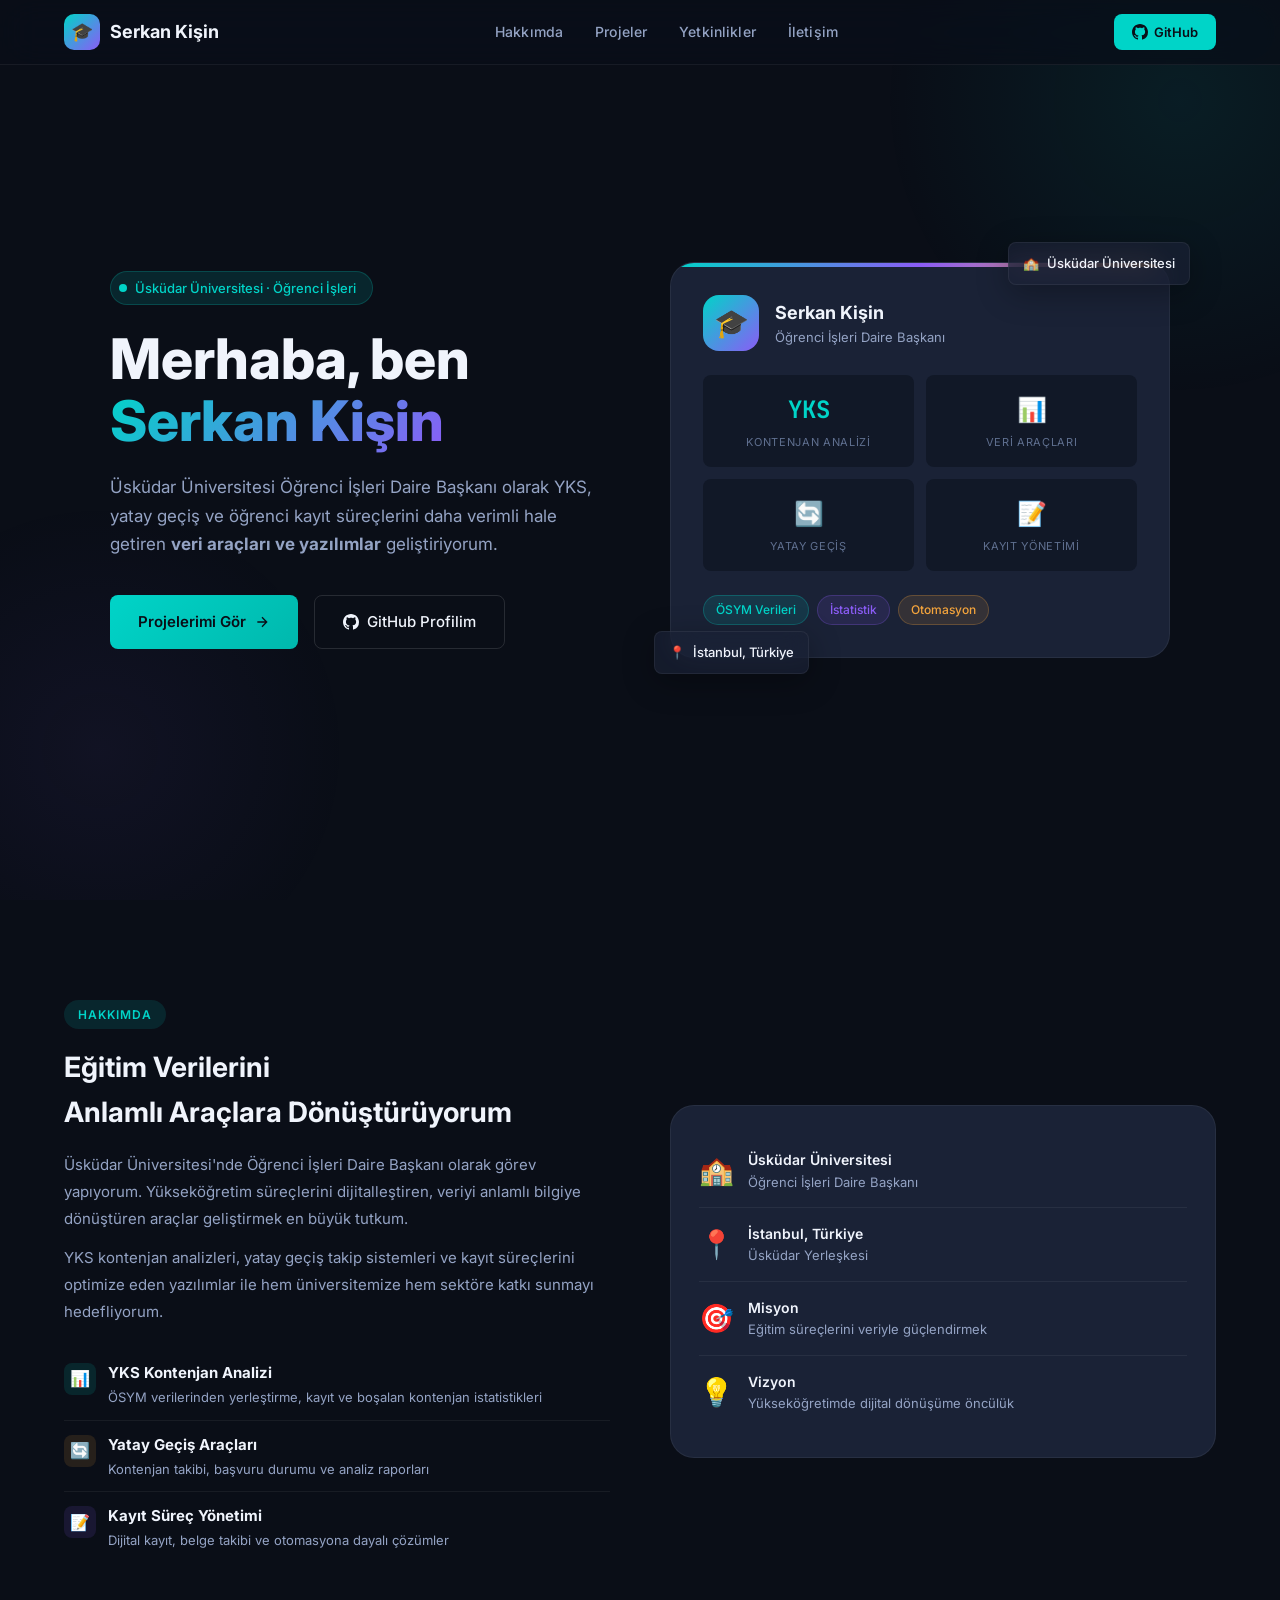
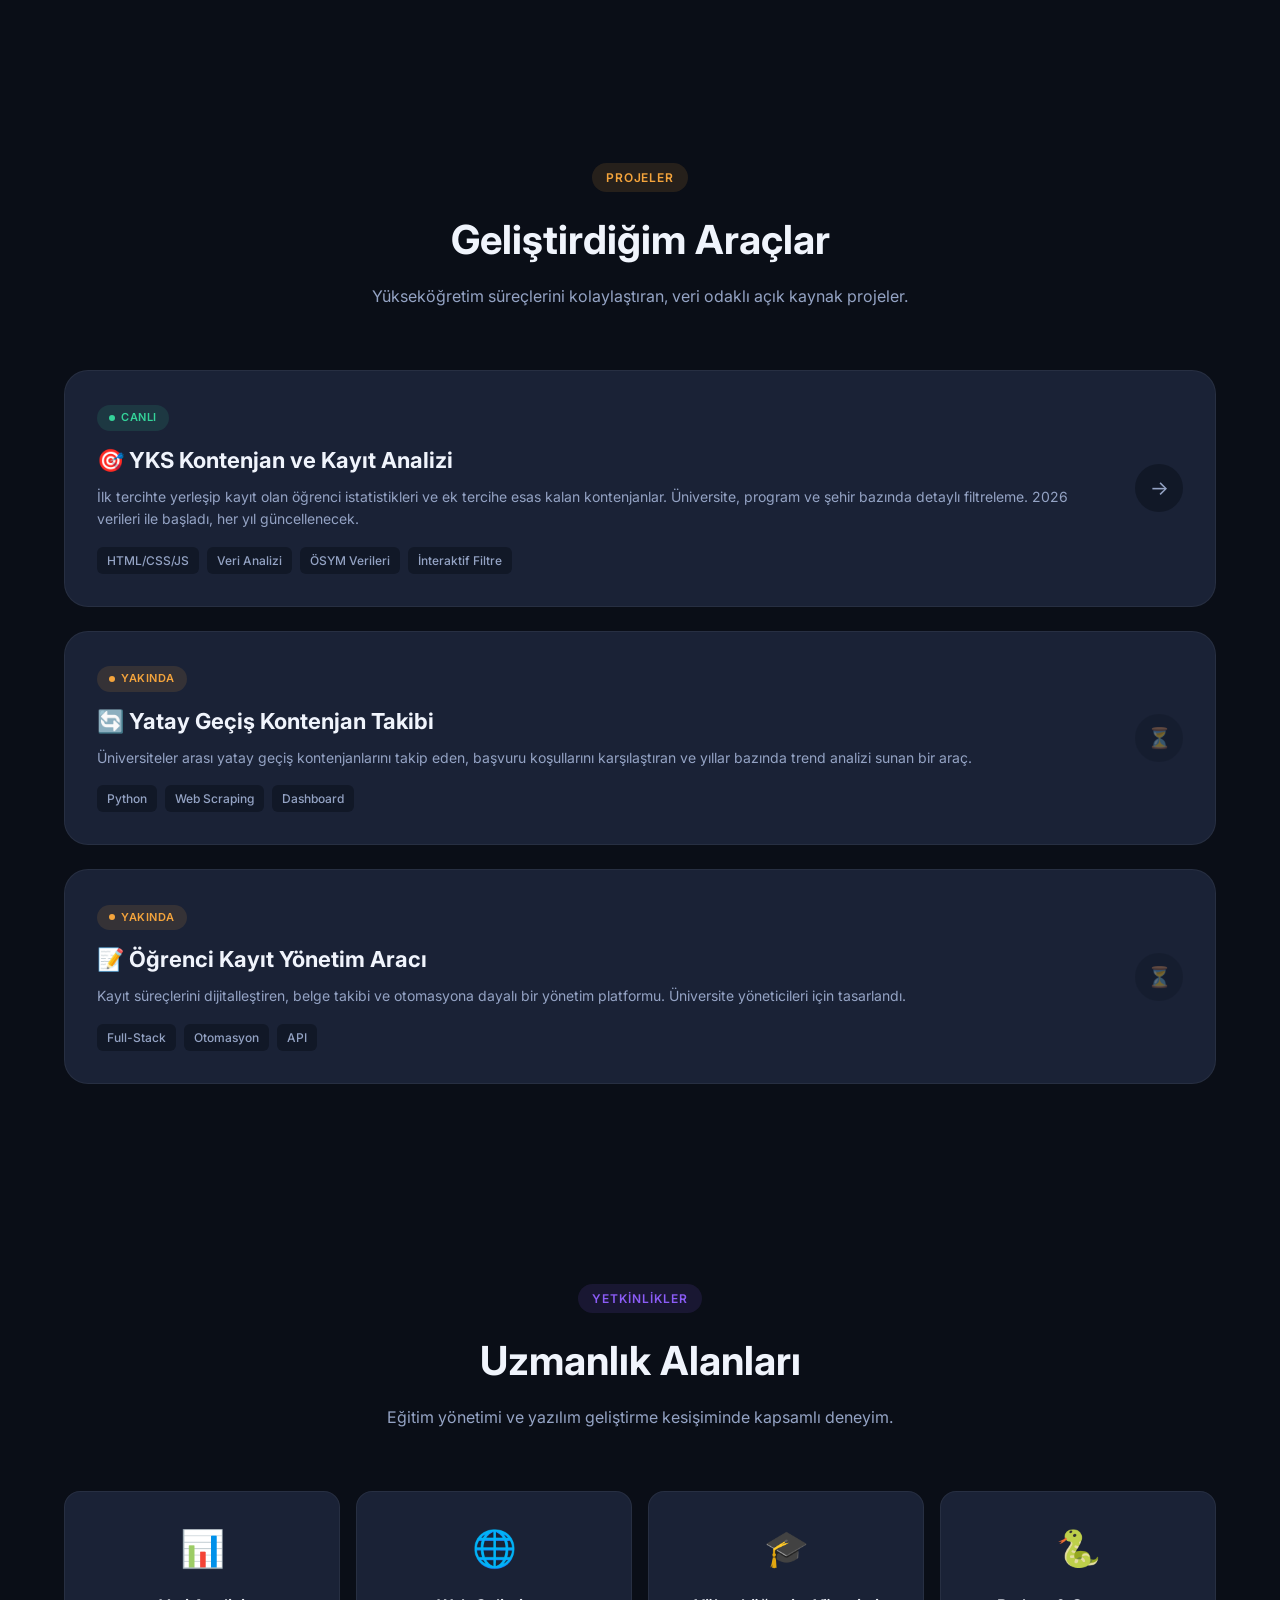
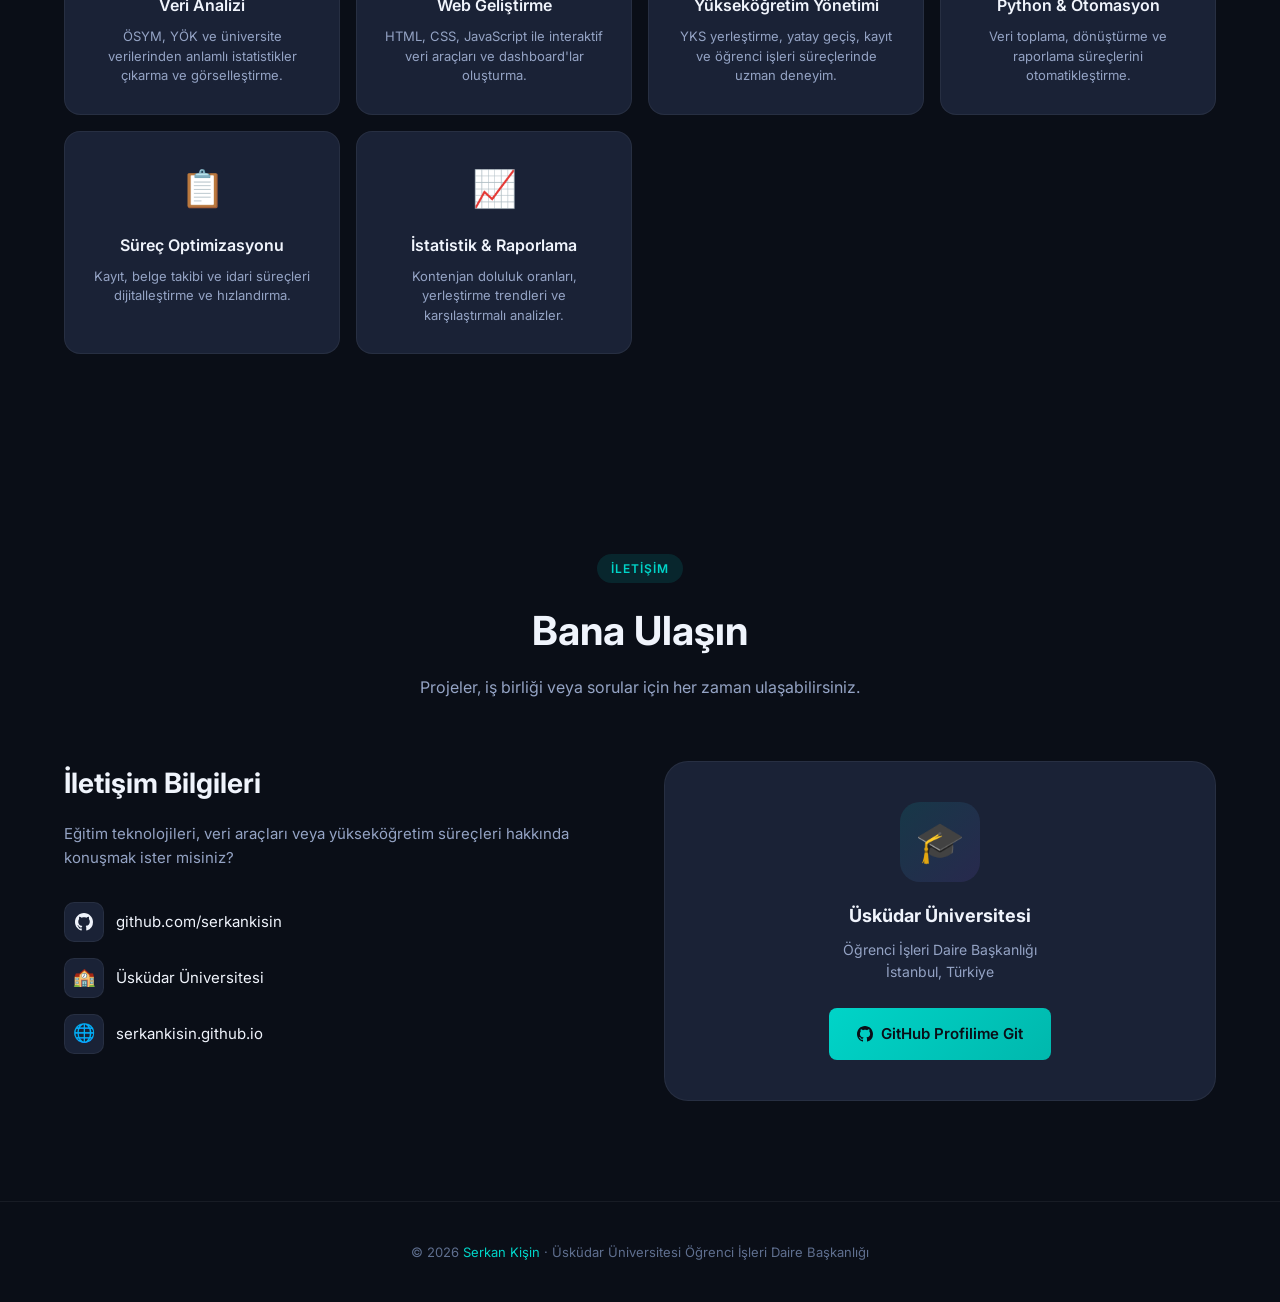
==== index.html @ 4f4c11e7 "Kişisel web sitesi oluşturuldu" ====
<!DOCTYPE html>
<html lang="tr">
<head>
  <meta charset="UTF-8">
  <meta name="viewport" content="width=device-width, initial-scale=1.0">
  <title>Serkan Kişin — Üsküdar Üniversitesi Öğrenci İşleri</title>
  <meta name="description" content="Serkan Kişin — Üsküdar Üniversitesi Öğrenci İşleri Daire Başkanı. YKS, Yatay Geçiş ve Öğrenci Kayıt süreçleri için veri araçları ve yazılım geliştirici.">
  <meta name="author" content="Serkan Kişin">
  <meta name="keywords" content="Serkan Kişin, Üsküdar Üniversitesi, Öğrenci İşleri, YKS, Yatay Geçiş, Kontenjan Analizi">
  <meta property="og:title" content="Serkan Kişin — Üsküdar Üniversitesi">
  <meta property="og:description" content="YKS, Yatay Geçiş ve Öğrenci Kayıt süreçleri için veri araçları ve yazılımlar.">
  <meta property="og:type" content="website">
  <meta property="og:url" content="https://serkankisin.github.io">
  <link rel="icon" href="data:image/svg+xml,<svg xmlns=%22http://www.w3.org/2000/svg%22 viewBox=%220 0 100 100%22><text y=%22.9em%22 font-size=%2290%22>🎓</text></svg>">
  <link rel="preconnect" href="https://fonts.googleapis.com">
  <link rel="preconnect" href="https://fonts.gstatic.com" crossorigin>
  <link href="https://fonts.googleapis.com/css2?family=Inter:wght@300;400;500;600;700;800&family=JetBrains+Mono:wght@400;500&display=swap" rel="stylesheet">
  <style>
    :root {
      --bg-primary: #0a0e17;
      --bg-secondary: #111827;
      --bg-card: #1a2236;
      --bg-card-hover: #1f2a42;
      --text-primary: #f0f4fc;
      --text-secondary: #94a3c4;
      --text-muted: #5f6f8f;
      --accent-teal: #00d4c8;
      --accent-teal-dim: rgba(0,212,200,0.12);
      --accent-gold: #f4a43c;
      --accent-gold-dim: rgba(244,164,60,0.12);
      --accent-violet: #8b5cf6;
      --accent-violet-dim: rgba(139,92,246,0.12);
      --accent-rose: #f472b6;
      --border: rgba(255,255,255,0.06);
      --border-hover: rgba(255,255,255,0.12);
      --glass: rgba(26,34,54,0.7);
      --shadow-sm: 0 2px 8px rgba(0,0,0,0.2);
      --shadow-md: 0 8px 32px rgba(0,0,0,0.3);
      --shadow-glow-teal: 0 0 40px rgba(0,212,200,0.15);
      --radius-sm: 8px;
      --radius-md: 16px;
      --radius-lg: 24px;
    }

    * { box-sizing: border-box; margin: 0; padding: 0; }

    html {
      scroll-behavior: smooth;
      scroll-padding-top: 80px;
    }

    body {
      font-family: 'Inter', -apple-system, BlinkMacSystemFont, sans-serif;
      background: var(--bg-primary);
      color: var(--text-primary);
      line-height: 1.6;
      -webkit-font-smoothing: antialiased;
      overflow-x: hidden;
    }

    /* ─── Animated Background ─── */
    .bg-mesh {
      position: fixed;
      inset: 0;
      z-index: 0;
      pointer-events: none;
      overflow: hidden;
    }
    .bg-mesh::before {
      content: '';
      position: absolute;
      width: 600px;
      height: 600px;
      background: radial-gradient(circle, rgba(0,212,200,0.08) 0%, transparent 70%);
      top: -200px;
      right: -200px;
      animation: float1 18s ease-in-out infinite;
    }
    .bg-mesh::after {
      content: '';
      position: absolute;
      width: 500px;
      height: 500px;
      background: radial-gradient(circle, rgba(139,92,246,0.06) 0%, transparent 70%);
      bottom: -100px;
      left: -150px;
      animation: float2 22s ease-in-out infinite;
    }
    @keyframes float1 {
      0%, 100% { transform: translate(0, 0); }
      50% { transform: translate(-60px, 80px); }
    }
    @keyframes float2 {
      0%, 100% { transform: translate(0, 0); }
      50% { transform: translate(50px, -60px); }
    }

    /* ─── Navigation ─── */
    nav {
      position: fixed;
      top: 0;
      left: 0;
      right: 0;
      z-index: 100;
      backdrop-filter: blur(20px) saturate(1.8);
      -webkit-backdrop-filter: blur(20px) saturate(1.8);
      background: rgba(10,14,23,0.75);
      border-bottom: 1px solid var(--border);
      transition: background 0.3s;
    }
    .nav-inner {
      max-width: 1200px;
      margin: 0 auto;
      display: flex;
      align-items: center;
      justify-content: space-between;
      padding: 0 24px;
      height: 64px;
    }
    .nav-logo {
      font-weight: 700;
      font-size: 18px;
      color: var(--text-primary);
      text-decoration: none;
      display: flex;
      align-items: center;
      gap: 10px;
    }
    .nav-logo .logo-icon {
      width: 36px;
      height: 36px;
      border-radius: 10px;
      background: linear-gradient(135deg, var(--accent-teal), var(--accent-violet));
      display: flex;
      align-items: center;
      justify-content: center;
      font-size: 18px;
    }
    .nav-links {
      display: flex;
      gap: 32px;
      list-style: none;
    }
    .nav-links a {
      color: var(--text-secondary);
      text-decoration: none;
      font-size: 14px;
      font-weight: 500;
      letter-spacing: 0.01em;
      transition: color 0.2s;
    }
    .nav-links a:hover { color: var(--accent-teal); }

    .nav-cta {
      display: inline-flex;
      align-items: center;
      gap: 6px;
      padding: 8px 18px;
      background: var(--accent-teal);
      color: var(--bg-primary);
      border-radius: 8px;
      font-size: 13px;
      font-weight: 600;
      text-decoration: none;
      transition: transform 0.2s, box-shadow 0.2s;
    }
    .nav-cta:hover {
      transform: translateY(-1px);
      box-shadow: 0 4px 16px rgba(0,212,200,0.3);
    }

    /* ─── Sections ─── */
    section {
      position: relative;
      z-index: 1;
    }
    .container {
      max-width: 1200px;
      margin: 0 auto;
      padding: 0 24px;
    }

    /* ─── Hero ─── */
    .hero {
      min-height: 100vh;
      display: flex;
      align-items: center;
      padding: 100px 0 80px;
    }
    .hero-grid {
      display: grid;
      grid-template-columns: 1fr 1fr;
      gap: 60px;
      align-items: center;
    }
    .hero-badge {
      display: inline-flex;
      align-items: center;
      gap: 8px;
      padding: 6px 16px 6px 8px;
      background: var(--accent-teal-dim);
      border: 1px solid rgba(0,212,200,0.2);
      border-radius: 100px;
      font-size: 13px;
      font-weight: 500;
      color: var(--accent-teal);
      margin-bottom: 24px;
      animation: fadeInUp 0.6s ease-out;
    }
    .hero-badge .pulse {
      width: 8px;
      height: 8px;
      border-radius: 50%;
      background: var(--accent-teal);
      animation: pulse 2s ease-in-out infinite;
    }
    @keyframes pulse {
      0%, 100% { box-shadow: 0 0 0 0 rgba(0,212,200,0.5); }
      50% { box-shadow: 0 0 0 6px rgba(0,212,200,0); }
    }

    .hero h1 {
      font-size: clamp(36px, 5vw, 56px);
      font-weight: 800;
      line-height: 1.1;
      margin-bottom: 20px;
      animation: fadeInUp 0.6s ease-out 0.1s both;
    }
    .hero h1 .gradient-text {
      background: linear-gradient(135deg, var(--accent-teal) 0%, var(--accent-violet) 100%);
      -webkit-background-clip: text;
      -webkit-text-fill-color: transparent;
      background-clip: text;
    }
    .hero-desc {
      font-size: 17px;
      color: var(--text-secondary);
      line-height: 1.7;
      max-width: 500px;
      margin-bottom: 36px;
      animation: fadeInUp 0.6s ease-out 0.2s both;
    }
    .hero-actions {
      display: flex;
      gap: 16px;
      animation: fadeInUp 0.6s ease-out 0.3s both;
    }
    .btn-primary {
      display: inline-flex;
      align-items: center;
      gap: 8px;
      padding: 14px 28px;
      background: linear-gradient(135deg, var(--accent-teal), #00b8ad);
      color: var(--bg-primary);
      border: none;
      border-radius: var(--radius-sm);
      font-family: inherit;
      font-size: 15px;
      font-weight: 600;
      cursor: pointer;
      text-decoration: none;
      transition: transform 0.2s, box-shadow 0.2s;
    }
    .btn-primary:hover {
      transform: translateY(-2px);
      box-shadow: var(--shadow-glow-teal);
    }
    .btn-secondary {
      display: inline-flex;
      align-items: center;
      gap: 8px;
      padding: 14px 28px;
      background: transparent;
      color: var(--text-primary);
      border: 1px solid var(--border-hover);
      border-radius: var(--radius-sm);
      font-family: inherit;
      font-size: 15px;
      font-weight: 500;
      cursor: pointer;
      text-decoration: none;
      transition: border-color 0.2s, background 0.2s;
    }
    .btn-secondary:hover {
      border-color: var(--accent-teal);
      background: var(--accent-teal-dim);
    }

    @keyframes fadeInUp {
      from { opacity: 0; transform: translateY(24px); }
      to { opacity: 1; transform: translateY(0); }
    }

    /* Hero Visual */
    .hero-visual {
      position: relative;
      animation: fadeInUp 0.8s ease-out 0.4s both;
    }
    .hero-card {
      background: var(--bg-card);
      border: 1px solid var(--border);
      border-radius: var(--radius-lg);
      padding: 32px;
      position: relative;
      overflow: hidden;
    }
    .hero-card::before {
      content: '';
      position: absolute;
      top: 0;
      left: 0;
      right: 0;
      height: 4px;
      background: linear-gradient(90deg, var(--accent-teal), var(--accent-violet), var(--accent-gold));
    }
    .hero-card-header {
      display: flex;
      align-items: center;
      gap: 16px;
      margin-bottom: 24px;
    }
    .hero-avatar {
      width: 56px;
      height: 56px;
      border-radius: 16px;
      background: linear-gradient(135deg, var(--accent-teal), var(--accent-violet));
      display: flex;
      align-items: center;
      justify-content: center;
      font-size: 28px;
    }
    .hero-card-name {
      font-weight: 700;
      font-size: 18px;
    }
    .hero-card-title {
      font-size: 13px;
      color: var(--text-secondary);
    }

    .stat-mini-grid {
      display: grid;
      grid-template-columns: 1fr 1fr;
      gap: 12px;
      margin-bottom: 24px;
    }
    .stat-mini {
      background: var(--bg-secondary);
      border-radius: var(--radius-sm);
      padding: 16px;
      text-align: center;
    }
    .stat-mini .value {
      font-family: 'JetBrains Mono', monospace;
      font-size: 24px;
      font-weight: 700;
      color: var(--accent-teal);
    }
    .stat-mini .label {
      font-size: 11px;
      color: var(--text-muted);
      text-transform: uppercase;
      letter-spacing: 0.06em;
      margin-top: 4px;
    }

    .card-tag-row {
      display: flex;
      flex-wrap: wrap;
      gap: 8px;
    }
    .card-tag {
      padding: 4px 12px;
      font-size: 12px;
      font-weight: 500;
      border-radius: 100px;
      border: 1px solid;
    }
    .card-tag.teal { color: var(--accent-teal); border-color: rgba(0,212,200,0.25); background: var(--accent-teal-dim); }
    .card-tag.violet { color: var(--accent-violet); border-color: rgba(139,92,246,0.25); background: var(--accent-violet-dim); }
    .card-tag.gold { color: var(--accent-gold); border-color: rgba(244,164,60,0.25); background: var(--accent-gold-dim); }

    /* Floating badges */
    .float-badge {
      position: absolute;
      background: var(--glass);
      backdrop-filter: blur(12px);
      border: 1px solid var(--border);
      border-radius: var(--radius-sm);
      padding: 10px 14px;
      font-size: 13px;
      font-weight: 500;
      display: flex;
      align-items: center;
      gap: 8px;
      box-shadow: var(--shadow-md);
      animation: floatBadge 4s ease-in-out infinite;
    }
    .float-badge.top-right {
      top: -20px;
      right: -20px;
      animation-delay: 0s;
    }
    .float-badge.bottom-left {
      bottom: -16px;
      left: -16px;
      animation-delay: 2s;
    }
    @keyframes floatBadge {
      0%, 100% { transform: translateY(0); }
      50% { transform: translateY(-8px); }
    }

    /* ─── Section Title ─── */
    .section-title {
      text-align: center;
      margin-bottom: 60px;
    }
    .section-tag {
      display: inline-flex;
      align-items: center;
      gap: 6px;
      padding: 5px 14px;
      font-size: 12px;
      font-weight: 600;
      text-transform: uppercase;
      letter-spacing: 0.08em;
      border-radius: 100px;
      margin-bottom: 16px;
    }
    .section-tag.teal { color: var(--accent-teal); background: var(--accent-teal-dim); }
    .section-tag.gold { color: var(--accent-gold); background: var(--accent-gold-dim); }
    .section-tag.violet { color: var(--accent-violet); background: var(--accent-violet-dim); }

    .section-title h2 {
      font-size: clamp(28px, 4vw, 40px);
      font-weight: 700;
      margin-bottom: 12px;
    }
    .section-title p {
      font-size: 16px;
      color: var(--text-secondary);
      max-width: 600px;
      margin: 0 auto;
    }

    /* ─── About ─── */
    .about { padding: 100px 0; }
    .about-grid {
      display: grid;
      grid-template-columns: 1fr 1fr;
      gap: 60px;
      align-items: center;
    }
    .about-content h3 {
      font-size: 28px;
      font-weight: 700;
      margin-bottom: 16px;
    }
    .about-content p {
      color: var(--text-secondary);
      font-size: 15px;
      line-height: 1.8;
      margin-bottom: 12px;
    }
    .feature-list {
      list-style: none;
      margin-top: 24px;
    }
    .feature-list li {
      display: flex;
      align-items: flex-start;
      gap: 12px;
      padding: 12px 0;
      border-bottom: 1px solid var(--border);
      font-size: 15px;
    }
    .feature-list li:last-child { border-bottom: none; }
    .feature-icon {
      width: 32px;
      height: 32px;
      border-radius: 8px;
      display: flex;
      align-items: center;
      justify-content: center;
      font-size: 16px;
      flex-shrink: 0;
      margin-top: 2px;
    }
    .feature-icon.teal { background: var(--accent-teal-dim); }
    .feature-icon.gold { background: var(--accent-gold-dim); }
    .feature-icon.violet { background: var(--accent-violet-dim); }

    /* About Visual */
    .about-visual {
      position: relative;
    }
    .about-card {
      background: var(--bg-card);
      border: 1px solid var(--border);
      border-radius: var(--radius-lg);
      padding: 28px;
    }
    .about-card-row {
      display: flex;
      align-items: center;
      gap: 14px;
      padding: 14px 0;
      border-bottom: 1px solid var(--border);
    }
    .about-card-row:last-child { border-bottom: none; }
    .about-card-row .emoji { font-size: 28px; }
    .about-card-row .info h4 { font-size: 14px; font-weight: 600; }
    .about-card-row .info p { font-size: 13px; color: var(--text-secondary); margin: 0; }

    /* ─── Projects ─── */
    .projects { padding: 100px 0; }
    .projects-grid {
      display: grid;
      grid-template-columns: 1fr;
      gap: 24px;
    }
    .project-card {
      background: var(--bg-card);
      border: 1px solid var(--border);
      border-radius: var(--radius-lg);
      padding: 32px;
      display: grid;
      grid-template-columns: 1fr auto;
      gap: 24px;
      align-items: center;
      transition: border-color 0.3s, transform 0.3s, box-shadow 0.3s;
      text-decoration: none;
      color: inherit;
    }
    .project-card:hover {
      border-color: var(--accent-teal);
      transform: translateY(-4px);
      box-shadow: var(--shadow-glow-teal);
    }
    .project-badge {
      display: inline-flex;
      align-items: center;
      gap: 6px;
      padding: 4px 12px;
      border-radius: 100px;
      font-size: 11px;
      font-weight: 600;
      text-transform: uppercase;
      letter-spacing: 0.05em;
      margin-bottom: 12px;
    }
    .project-badge.live { color: #34d399; background: rgba(52,211,153,0.12); }
    .project-badge.wip { color: var(--accent-gold); background: var(--accent-gold-dim); }

    .project-card h3 {
      font-size: 22px;
      font-weight: 700;
      margin-bottom: 8px;
    }
    .project-card p {
      font-size: 14px;
      color: var(--text-secondary);
      line-height: 1.6;
      margin-bottom: 16px;
    }
    .project-tech {
      display: flex;
      flex-wrap: wrap;
      gap: 8px;
    }
    .project-tech span {
      padding: 4px 10px;
      font-size: 12px;
      font-weight: 500;
      border-radius: 6px;
      background: var(--bg-secondary);
      color: var(--text-secondary);
    }
    .project-arrow {
      width: 48px;
      height: 48px;
      border-radius: 50%;
      background: var(--bg-secondary);
      display: flex;
      align-items: center;
      justify-content: center;
      font-size: 20px;
      color: var(--text-secondary);
      transition: background 0.3s, color 0.3s;
      flex-shrink: 0;
    }
    .project-card:hover .project-arrow {
      background: var(--accent-teal);
      color: var(--bg-primary);
    }

    /* ─── Skills ─── */
    .skills { padding: 100px 0; }
    .skills-grid {
      display: grid;
      grid-template-columns: repeat(auto-fit, minmax(260px, 1fr));
      gap: 16px;
    }
    .skill-card {
      background: var(--bg-card);
      border: 1px solid var(--border);
      border-radius: var(--radius-md);
      padding: 28px;
      text-align: center;
      transition: border-color 0.3s, transform 0.3s;
    }
    .skill-card:hover {
      border-color: var(--accent-teal);
      transform: translateY(-4px);
    }
    .skill-icon {
      font-size: 36px;
      margin-bottom: 16px;
    }
    .skill-card h4 {
      font-size: 16px;
      font-weight: 600;
      margin-bottom: 8px;
    }
    .skill-card p {
      font-size: 13px;
      color: var(--text-secondary);
      line-height: 1.5;
    }

    /* ─── Contact ─── */
    .contact { padding: 100px 0; }
    .contact-grid {
      display: grid;
      grid-template-columns: 1fr 1fr;
      gap: 48px;
    }
    .contact-info h3 {
      font-size: 28px;
      font-weight: 700;
      margin-bottom: 16px;
    }
    .contact-info p {
      font-size: 15px;
      color: var(--text-secondary);
      margin-bottom: 32px;
    }
    .contact-links {
      list-style: none;
    }
    .contact-links li {
      margin-bottom: 16px;
    }
    .contact-links a {
      display: flex;
      align-items: center;
      gap: 12px;
      color: var(--text-primary);
      text-decoration: none;
      font-size: 15px;
      transition: color 0.2s;
    }
    .contact-links a:hover { color: var(--accent-teal); }
    .contact-links .icon {
      width: 40px;
      height: 40px;
      border-radius: 10px;
      display: flex;
      align-items: center;
      justify-content: center;
      font-size: 18px;
      background: var(--bg-card);
      border: 1px solid var(--border);
    }

    .contact-card {
      background: var(--bg-card);
      border: 1px solid var(--border);
      border-radius: var(--radius-lg);
      padding: 40px;
      text-align: center;
    }
    .contact-card .uni-logo {
      width: 80px;
      height: 80px;
      margin: 0 auto 20px;
      border-radius: 20px;
      background: linear-gradient(135deg, var(--accent-teal-dim), var(--accent-violet-dim));
      display: flex;
      align-items: center;
      justify-content: center;
      font-size: 40px;
    }
    .contact-card h4 {
      font-size: 18px;
      font-weight: 700;
      margin-bottom: 8px;
    }
    .contact-card p {
      font-size: 14px;
      color: var(--text-secondary);
      margin-bottom: 24px;
    }

    /* ─── Footer ─── */
    footer {
      border-top: 1px solid var(--border);
      padding: 40px 0;
      text-align: center;
    }
    footer p {
      font-size: 13px;
      color: var(--text-muted);
    }
    footer a {
      color: var(--accent-teal);
      text-decoration: none;
    }

    /* ─── Responsive ─── */
    @media (max-width: 900px) {
      .hero-grid,
      .about-grid,
      .contact-grid {
        grid-template-columns: 1fr;
        gap: 40px;
      }
      .hero {
        min-height: auto;
        padding: 120px 0 60px;
      }
      .nav-links { display: none; }
      .project-card {
        grid-template-columns: 1fr;
      }
      .project-arrow { display: none; }
      .float-badge { display: none; }
    }

    /* ─── Scroll Reveal ─── */
    .reveal {
      opacity: 0;
      transform: translateY(30px);
      transition: opacity 0.6s ease-out, transform 0.6s ease-out;
    }
    .reveal.visible {
      opacity: 1;
      transform: translateY(0);
    }

    /* ─── Mobile Nav Toggle ─── */
    .nav-toggle {
      display: none;
      background: none;
      border: none;
      color: var(--text-primary);
      font-size: 24px;
      cursor: pointer;
    }
    @media (max-width: 900px) {
      .nav-toggle { display: block; }
    }
  </style>
</head>
<body>

<div class="bg-mesh"></div>

<nav>
  <div class="nav-inner">
    <a href="#" class="nav-logo">
      <span class="logo-icon">🎓</span>
      <span>Serkan Kişin</span>
    </a>
    <ul class="nav-links">
      <li><a href="#hakkimda">Hakkımda</a></li>
      <li><a href="#projeler">Projeler</a></li>
      <li><a href="#yetkinlikler">Yetkinlikler</a></li>
      <li><a href="#iletisim">İletişim</a></li>
    </ul>
    <a href="https://github.com/serkankisin" class="nav-cta" target="_blank" rel="noopener">
      <svg width="16" height="16" viewBox="0 0 16 16" fill="currentColor"><path d="M8 0C3.58 0 0 3.58 0 8c0 3.54 2.29 6.53 5.47 7.59.4.07.55-.17.55-.38 0-.19-.01-.82-.01-1.49-2.01.37-2.53-.49-2.69-.94-.09-.23-.48-.94-.82-1.13-.28-.15-.68-.52-.01-.53.63-.01 1.08.58 1.23.82.72 1.21 1.87.87 2.33.66.07-.52.28-.87.51-1.07-1.78-.2-3.64-.89-3.64-3.95 0-.87.31-1.59.82-2.15-.08-.2-.36-1.02.08-2.12 0 0 .67-.21 2.2.82.64-.18 1.32-.27 2-.27.68 0 1.36.09 2 .27 1.53-1.04 2.2-.82 2.2-.82.44 1.1.16 1.92.08 2.12.51.56.82 1.27.82 2.15 0 3.07-1.87 3.75-3.65 3.95.29.25.54.73.54 1.48 0 1.07-.01 1.93-.01 2.2 0 .21.15.46.55.38A8.013 8.013 0 0016 8c0-4.42-3.58-8-8-8z"/></svg>
      GitHub
    </a>
  </div>
</nav>

<!-- ─── Hero ─── -->
<section class="hero" id="anasayfa">
  <div class="container">
    <div class="hero-grid">
      <div>
        <div class="hero-badge">
          <span class="pulse"></span>
          Üsküdar Üniversitesi · Öğrenci İşleri
        </div>
        <h1>
          Merhaba, ben<br>
          <span class="gradient-text">Serkan Kişin</span>
        </h1>
        <p class="hero-desc">
          Üsküdar Üniversitesi Öğrenci İşleri Daire Başkanı olarak YKS, yatay geçiş ve öğrenci kayıt süreçlerini daha verimli hale getiren <strong>veri araçları ve yazılımlar</strong> geliştiriyorum.
        </p>
        <div class="hero-actions">
          <a href="#projeler" class="btn-primary">
            Projelerimi Gör
            <svg width="16" height="16" fill="none" stroke="currentColor" stroke-width="2" viewBox="0 0 24 24"><path d="M5 12h14M12 5l7 7-7 7"/></svg>
          </a>
          <a href="https://github.com/serkankisin" class="btn-secondary" target="_blank" rel="noopener">
            <svg width="16" height="16" viewBox="0 0 16 16" fill="currentColor"><path d="M8 0C3.58 0 0 3.58 0 8c0 3.54 2.29 6.53 5.47 7.59.4.07.55-.17.55-.38 0-.19-.01-.82-.01-1.49-2.01.37-2.53-.49-2.69-.94-.09-.23-.48-.94-.82-1.13-.28-.15-.68-.52-.01-.53.63-.01 1.08.58 1.23.82.72 1.21 1.87.87 2.33.66.07-.52.28-.87.51-1.07-1.78-.2-3.64-.89-3.64-3.95 0-.87.31-1.59.82-2.15-.08-.2-.36-1.02.08-2.12 0 0 .67-.21 2.2.82.64-.18 1.32-.27 2-.27.68 0 1.36.09 2 .27 1.53-1.04 2.2-.82 2.2-.82.44 1.1.16 1.92.08 2.12.51.56.82 1.27.82 2.15 0 3.07-1.87 3.75-3.65 3.95.29.25.54.73.54 1.48 0 1.07-.01 1.93-.01 2.2 0 .21.15.46.55.38A8.013 8.013 0 0016 8c0-4.42-3.58-8-8-8z"/></svg>
            GitHub Profilim
          </a>
        </div>
      </div>
      <div class="hero-visual">
        <div class="hero-card">
          <div class="hero-card-header">
            <div class="hero-avatar">🎓</div>
            <div>
              <div class="hero-card-name">Serkan Kişin</div>
              <div class="hero-card-title">Öğrenci İşleri Daire Başkanı</div>
            </div>
          </div>
          <div class="stat-mini-grid">
            <div class="stat-mini">
              <div class="value">YKS</div>
              <div class="label">Kontenjan Analizi</div>
            </div>
            <div class="stat-mini">
              <div class="value">📊</div>
              <div class="label">Veri Araçları</div>
            </div>
            <div class="stat-mini">
              <div class="value">🔄</div>
              <div class="label">Yatay Geçiş</div>
            </div>
            <div class="stat-mini">
              <div class="value">📝</div>
              <div class="label">Kayıt Yönetimi</div>
            </div>
          </div>
          <div class="card-tag-row">
            <span class="card-tag teal">ÖSYM Verileri</span>
            <span class="card-tag violet">İstatistik</span>
            <span class="card-tag gold">Otomasyon</span>
          </div>
        </div>
        <div class="float-badge top-right">
          <span>🏫</span> Üsküdar Üniversitesi
        </div>
        <div class="float-badge bottom-left">
          <span>📍</span> İstanbul, Türkiye
        </div>
      </div>
    </div>
  </div>
</section>

<!-- ─── About ─── -->
<section class="about" id="hakkimda">
  <div class="container">
    <div class="about-grid">
      <div class="about-content reveal">
        <div class="section-tag teal">Hakkımda</div>
        <h3>Eğitim Verilerini<br>Anlamlı Araçlara Dönüştürüyorum</h3>
        <p>
          Üsküdar Üniversitesi'nde Öğrenci İşleri Daire Başkanı olarak görev yapıyorum. Yükseköğretim süreçlerini dijitalleştiren, veriyi anlamlı bilgiye dönüştüren araçlar geliştirmek en büyük tutkum.
        </p>
        <p>
          YKS kontenjan analizleri, yatay geçiş takip sistemleri ve kayıt süreçlerini optimize eden yazılımlar ile hem üniversitemize hem sektöre katkı sunmayı hedefliyorum.
        </p>
        <ul class="feature-list">
          <li>
            <span class="feature-icon teal">📊</span>
            <div>
              <strong>YKS Kontenjan Analizi</strong>
              <div style="font-size:13px;color:var(--text-secondary);margin-top:2px;">ÖSYM verilerinden yerleştirme, kayıt ve boşalan kontenjan istatistikleri</div>
            </div>
          </li>
          <li>
            <span class="feature-icon gold">🔄</span>
            <div>
              <strong>Yatay Geçiş Araçları</strong>
              <div style="font-size:13px;color:var(--text-secondary);margin-top:2px;">Kontenjan takibi, başvuru durumu ve analiz raporları</div>
            </div>
          </li>
          <li>
            <span class="feature-icon violet">📝</span>
            <div>
              <strong>Kayıt Süreç Yönetimi</strong>
              <div style="font-size:13px;color:var(--text-secondary);margin-top:2px;">Dijital kayıt, belge takibi ve otomasyona dayalı çözümler</div>
            </div>
          </li>
        </ul>
      </div>
      <div class="about-visual reveal">
        <div class="about-card">
          <div class="about-card-row">
            <span class="emoji">🏫</span>
            <div class="info">
              <h4>Üsküdar Üniversitesi</h4>
              <p>Öğrenci İşleri Daire Başkanı</p>
            </div>
          </div>
          <div class="about-card-row">
            <span class="emoji">📍</span>
            <div class="info">
              <h4>İstanbul, Türkiye</h4>
              <p>Üsküdar Yerleşkesi</p>
            </div>
          </div>
          <div class="about-card-row">
            <span class="emoji">🎯</span>
            <div class="info">
              <h4>Misyon</h4>
              <p>Eğitim süreçlerini veriyle güçlendirmek</p>
            </div>
          </div>
          <div class="about-card-row">
            <span class="emoji">💡</span>
            <div class="info">
              <h4>Vizyon</h4>
              <p>Yükseköğretimde dijital dönüşüme öncülük</p>
            </div>
          </div>
        </div>
      </div>
    </div>
  </div>
</section>

<!-- ─── Projects ─── -->
<section class="projects" id="projeler">
  <div class="container">
    <div class="section-title reveal">
      <div class="section-tag gold">Projeler</div>
      <h2>Geliştirdiğim Araçlar</h2>
      <p>Yükseköğretim süreçlerini kolaylaştıran, veri odaklı açık kaynak projeler.</p>
    </div>
    <div class="projects-grid">
      <a href="https://serkankisin.github.io/yks-kontenjan-analiz" class="project-card reveal" target="_blank" rel="noopener" id="project-yks">
        <div>
          <div class="project-badge live">
            <span style="width:6px;height:6px;border-radius:50%;background:#34d399;display:inline-block;"></span>
            Canlı
          </div>
          <h3>🎯 YKS Kontenjan ve Kayıt Analizi</h3>
          <p>
            İlk tercihte yerleşip kayıt olan öğrenci istatistikleri ve ek tercihe esas kalan kontenjanlar. Üniversite, program ve şehir bazında detaylı filtreleme. 2026 verileri ile başladı, her yıl güncellenecek.
          </p>
          <div class="project-tech">
            <span>HTML/CSS/JS</span>
            <span>Veri Analizi</span>
            <span>ÖSYM Verileri</span>
            <span>İnteraktif Filtre</span>
          </div>
        </div>
        <div class="project-arrow">→</div>
      </a>

      <div class="project-card reveal" id="project-yatay">
        <div>
          <div class="project-badge wip">
            <span style="width:6px;height:6px;border-radius:50%;background:var(--accent-gold);display:inline-block;"></span>
            Yakında
          </div>
          <h3>🔄 Yatay Geçiş Kontenjan Takibi</h3>
          <p>
            Üniversiteler arası yatay geçiş kontenjanlarını takip eden, başvuru koşullarını karşılaştıran ve yıllar bazında trend analizi sunan bir araç.
          </p>
          <div class="project-tech">
            <span>Python</span>
            <span>Web Scraping</span>
            <span>Dashboard</span>
          </div>
        </div>
        <div class="project-arrow" style="opacity:0.4;">⏳</div>
      </div>

      <div class="project-card reveal" id="project-kayit">
        <div>
          <div class="project-badge wip">
            <span style="width:6px;height:6px;border-radius:50%;background:var(--accent-gold);display:inline-block;"></span>
            Yakında
          </div>
          <h3>📝 Öğrenci Kayıt Yönetim Aracı</h3>
          <p>
            Kayıt süreçlerini dijitalleştiren, belge takibi ve otomasyona dayalı bir yönetim platformu. Üniversite yöneticileri için tasarlandı.
          </p>
          <div class="project-tech">
            <span>Full-Stack</span>
            <span>Otomasyon</span>
            <span>API</span>
          </div>
        </div>
        <div class="project-arrow" style="opacity:0.4;">⏳</div>
      </div>
    </div>
  </div>
</section>

<!-- ─── Skills ─── -->
<section class="skills" id="yetkinlikler">
  <div class="container">
    <div class="section-title reveal">
      <div class="section-tag violet">Yetkinlikler</div>
      <h2>Uzmanlık Alanları</h2>
      <p>Eğitim yönetimi ve yazılım geliştirme kesişiminde kapsamlı deneyim.</p>
    </div>
    <div class="skills-grid">
      <div class="skill-card reveal">
        <div class="skill-icon">📊</div>
        <h4>Veri Analizi</h4>
        <p>ÖSYM, YÖK ve üniversite verilerinden anlamlı istatistikler çıkarma ve görselleştirme.</p>
      </div>
      <div class="skill-card reveal">
        <div class="skill-icon">🌐</div>
        <h4>Web Geliştirme</h4>
        <p>HTML, CSS, JavaScript ile interaktif veri araçları ve dashboard'lar oluşturma.</p>
      </div>
      <div class="skill-card reveal">
        <div class="skill-icon">🎓</div>
        <h4>Yükseköğretim Yönetimi</h4>
        <p>YKS yerleştirme, yatay geçiş, kayıt ve öğrenci işleri süreçlerinde uzman deneyim.</p>
      </div>
      <div class="skill-card reveal">
        <div class="skill-icon">🐍</div>
        <h4>Python & Otomasyon</h4>
        <p>Veri toplama, dönüştürme ve raporlama süreçlerini otomatikleştirme.</p>
      </div>
      <div class="skill-card reveal">
        <div class="skill-icon">📋</div>
        <h4>Süreç Optimizasyonu</h4>
        <p>Kayıt, belge takibi ve idari süreçleri dijitalleştirme ve hızlandırma.</p>
      </div>
      <div class="skill-card reveal">
        <div class="skill-icon">📈</div>
        <h4>İstatistik & Raporlama</h4>
        <p>Kontenjan doluluk oranları, yerleştirme trendleri ve karşılaştırmalı analizler.</p>
      </div>
    </div>
  </div>
</section>

<!-- ─── Contact ─── -->
<section class="contact" id="iletisim">
  <div class="container">
    <div class="section-title reveal">
      <div class="section-tag teal">İletişim</div>
      <h2>Bana Ulaşın</h2>
      <p>Projeler, iş birliği veya sorular için her zaman ulaşabilirsiniz.</p>
    </div>
    <div class="contact-grid">
      <div class="contact-info reveal">
        <h3>İletişim Bilgileri</h3>
        <p>Eğitim teknolojileri, veri araçları veya yükseköğretim süreçleri hakkında konuşmak ister misiniz?</p>
        <ul class="contact-links">
          <li>
            <a href="https://github.com/serkankisin" target="_blank" rel="noopener">
              <span class="icon">
                <svg width="18" height="18" viewBox="0 0 16 16" fill="currentColor"><path d="M8 0C3.58 0 0 3.58 0 8c0 3.54 2.29 6.53 5.47 7.59.4.07.55-.17.55-.38 0-.19-.01-.82-.01-1.49-2.01.37-2.53-.49-2.69-.94-.09-.23-.48-.94-.82-1.13-.28-.15-.68-.52-.01-.53.63-.01 1.08.58 1.23.82.72 1.21 1.87.87 2.33.66.07-.52.28-.87.51-1.07-1.78-.2-3.64-.89-3.64-3.95 0-.87.31-1.59.82-2.15-.08-.2-.36-1.02.08-2.12 0 0 .67-.21 2.2.82.64-.18 1.32-.27 2-.27.68 0 1.36.09 2 .27 1.53-1.04 2.2-.82 2.2-.82.44 1.1.16 1.92.08 2.12.51.56.82 1.27.82 2.15 0 3.07-1.87 3.75-3.65 3.95.29.25.54.73.54 1.48 0 1.07-.01 1.93-.01 2.2 0 .21.15.46.55.38A8.013 8.013 0 0016 8c0-4.42-3.58-8-8-8z"/></svg>
              </span>
              github.com/serkankisin
            </a>
          </li>
          <li>
            <a href="https://uskudar.edu.tr" target="_blank" rel="noopener">
              <span class="icon">🏫</span>
              Üsküdar Üniversitesi
            </a>
          </li>
          <li>
            <a href="https://serkankisin.github.io" target="_blank" rel="noopener">
              <span class="icon">🌐</span>
              serkankisin.github.io
            </a>
          </li>
        </ul>
      </div>
      <div class="contact-card reveal">
        <div class="uni-logo">🎓</div>
        <h4>Üsküdar Üniversitesi</h4>
        <p>Öğrenci İşleri Daire Başkanlığı<br>İstanbul, Türkiye</p>
        <a href="https://github.com/serkankisin" class="btn-primary" target="_blank" rel="noopener" style="display:inline-flex;">
          <svg width="16" height="16" viewBox="0 0 16 16" fill="currentColor"><path d="M8 0C3.58 0 0 3.58 0 8c0 3.54 2.29 6.53 5.47 7.59.4.07.55-.17.55-.38 0-.19-.01-.82-.01-1.49-2.01.37-2.53-.49-2.69-.94-.09-.23-.48-.94-.82-1.13-.28-.15-.68-.52-.01-.53.63-.01 1.08.58 1.23.82.72 1.21 1.87.87 2.33.66.07-.52.28-.87.51-1.07-1.78-.2-3.64-.89-3.64-3.95 0-.87.31-1.59.82-2.15-.08-.2-.36-1.02.08-2.12 0 0 .67-.21 2.2.82.64-.18 1.32-.27 2-.27.68 0 1.36.09 2 .27 1.53-1.04 2.2-.82 2.2-.82.44 1.1.16 1.92.08 2.12.51.56.82 1.27.82 2.15 0 3.07-1.87 3.75-3.65 3.95.29.25.54.73.54 1.48 0 1.07-.01 1.93-.01 2.2 0 .21.15.46.55.38A8.013 8.013 0 0016 8c0-4.42-3.58-8-8-8z"/></svg>
          GitHub Profilime Git
        </a>
      </div>
    </div>
  </div>
</section>

<footer>
  <div class="container">
    <p>© 2026 <a href="https://github.com/serkankisin">Serkan Kişin</a> · Üsküdar Üniversitesi Öğrenci İşleri Daire Başkanlığı</p>
  </div>
</footer>

<script>
// Scroll reveal animation
const observerOptions = {
  threshold: 0.1,
  rootMargin: '0px 0px -50px 0px'
};

const observer = new IntersectionObserver((entries) => {
  entries.forEach(entry => {
    if (entry.isIntersecting) {
      entry.target.classList.add('visible');
    }
  });
}, observerOptions);

document.querySelectorAll('.reveal').forEach(el => observer.observe(el));

// Smooth scroll for nav links
document.querySelectorAll('a[href^="#"]').forEach(link => {
  link.addEventListener('click', e => {
    e.preventDefault();
    const target = document.querySelector(link.getAttribute('href'));
    if (target) target.scrollIntoView({ behavior: 'smooth' });
  });
});

// Nav background on scroll
window.addEventListener('scroll', () => {
  const nav = document.querySelector('nav');
  if (window.scrollY > 50) {
    nav.style.background = 'rgba(10,14,23,0.92)';
  } else {
    nav.style.background = 'rgba(10,14,23,0.75)';
  }
});
</script>

</body>
</html>
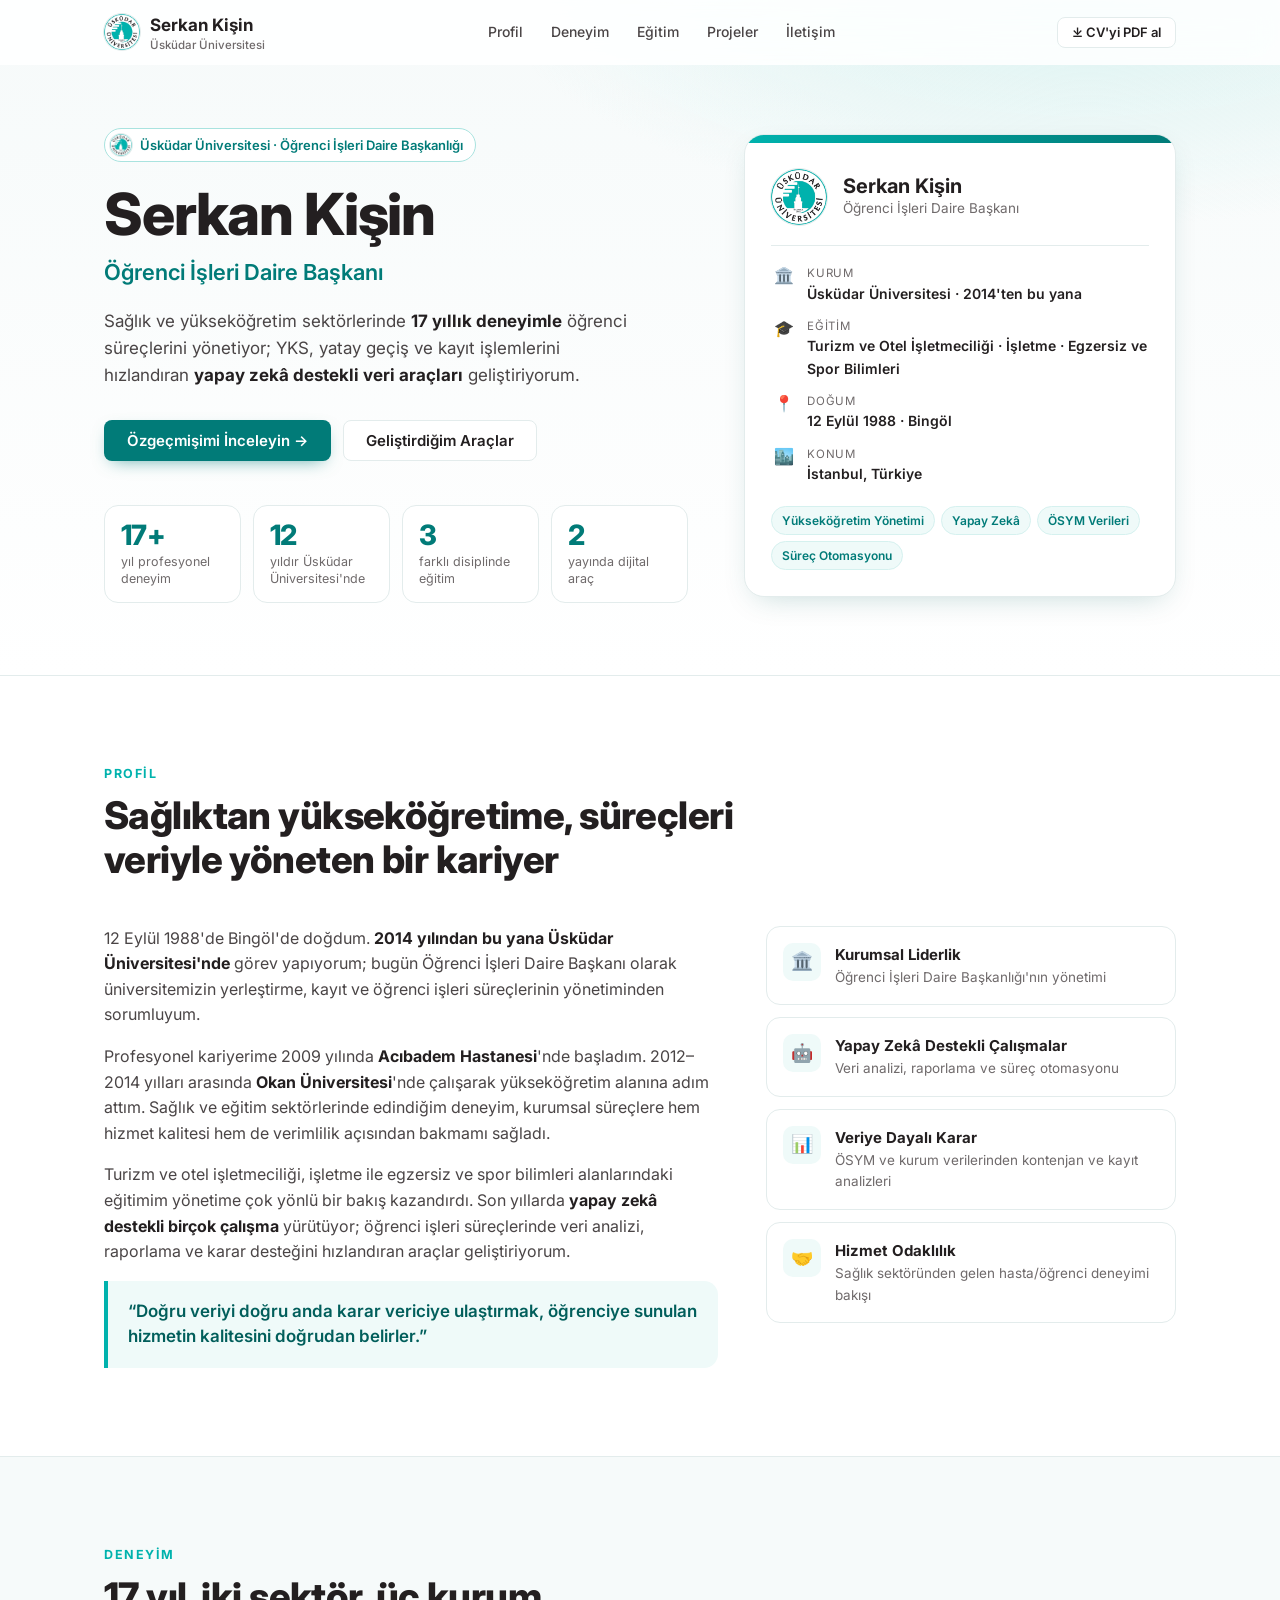
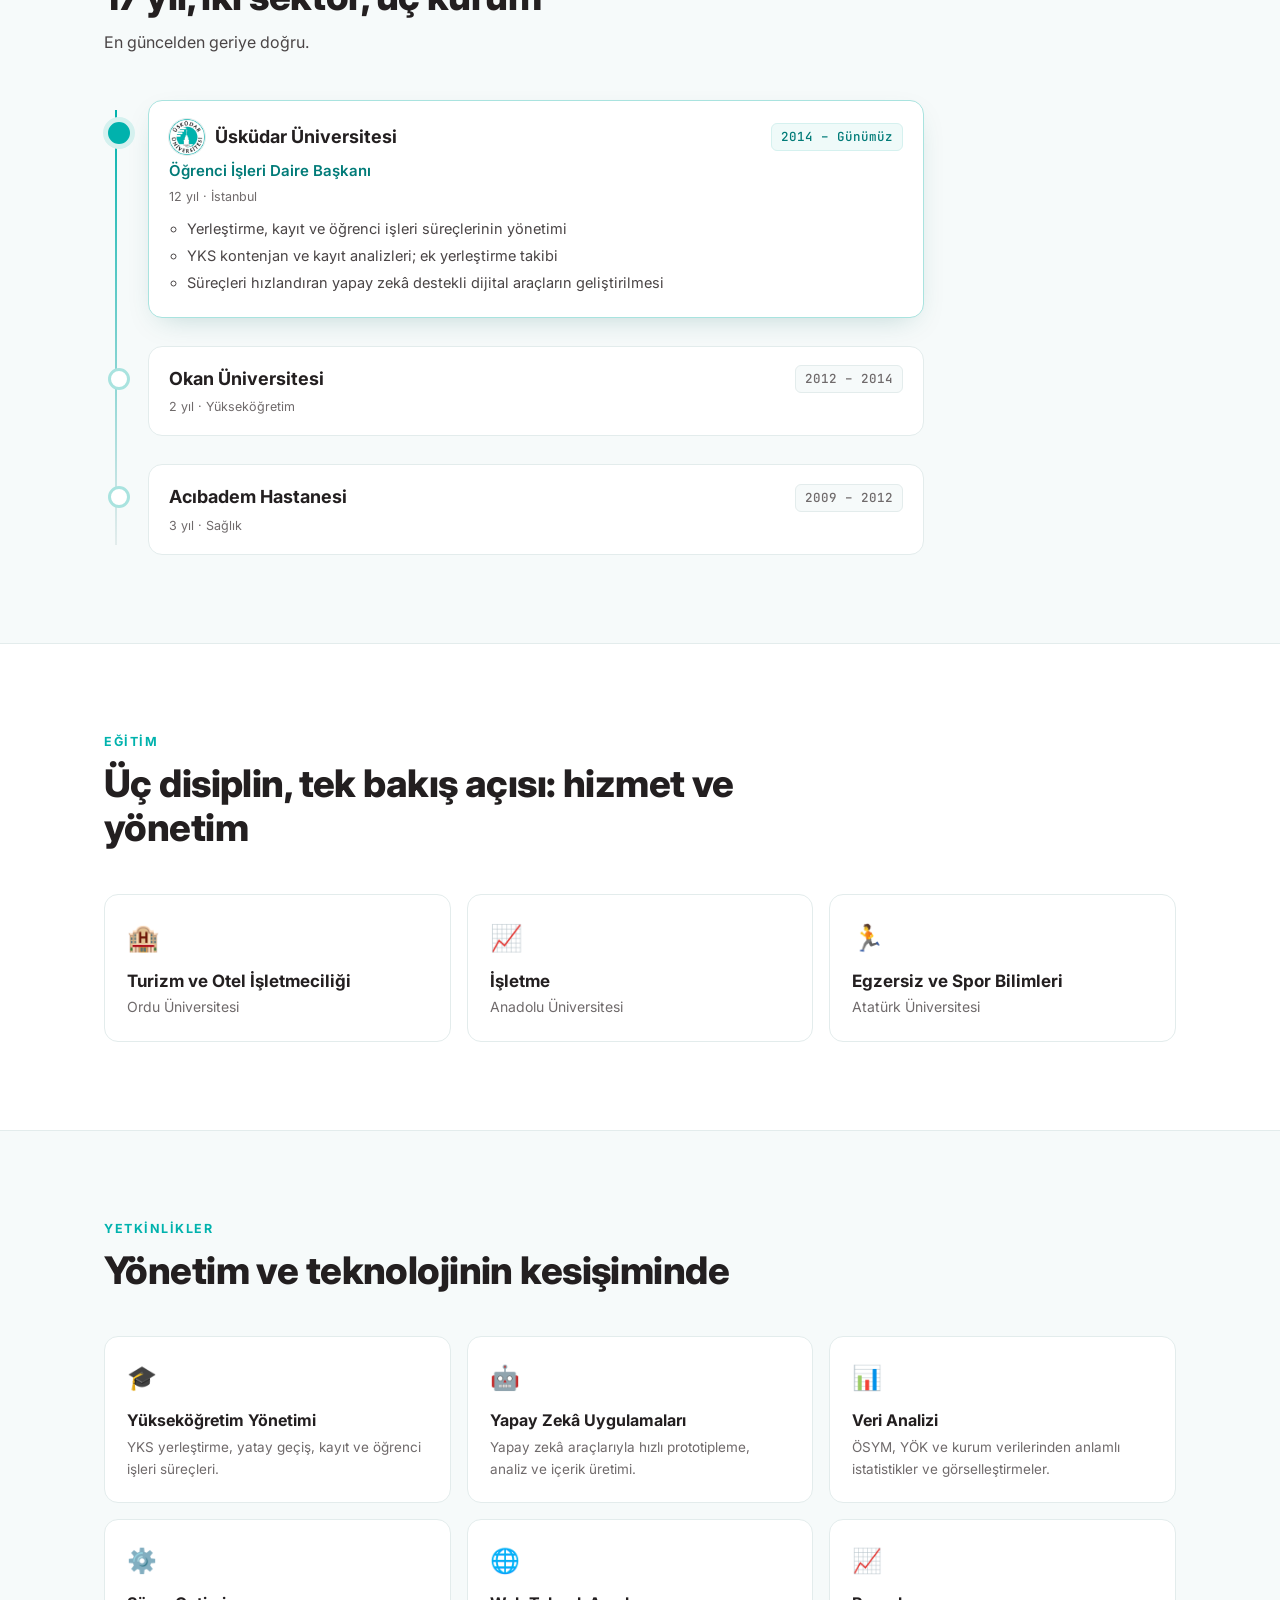
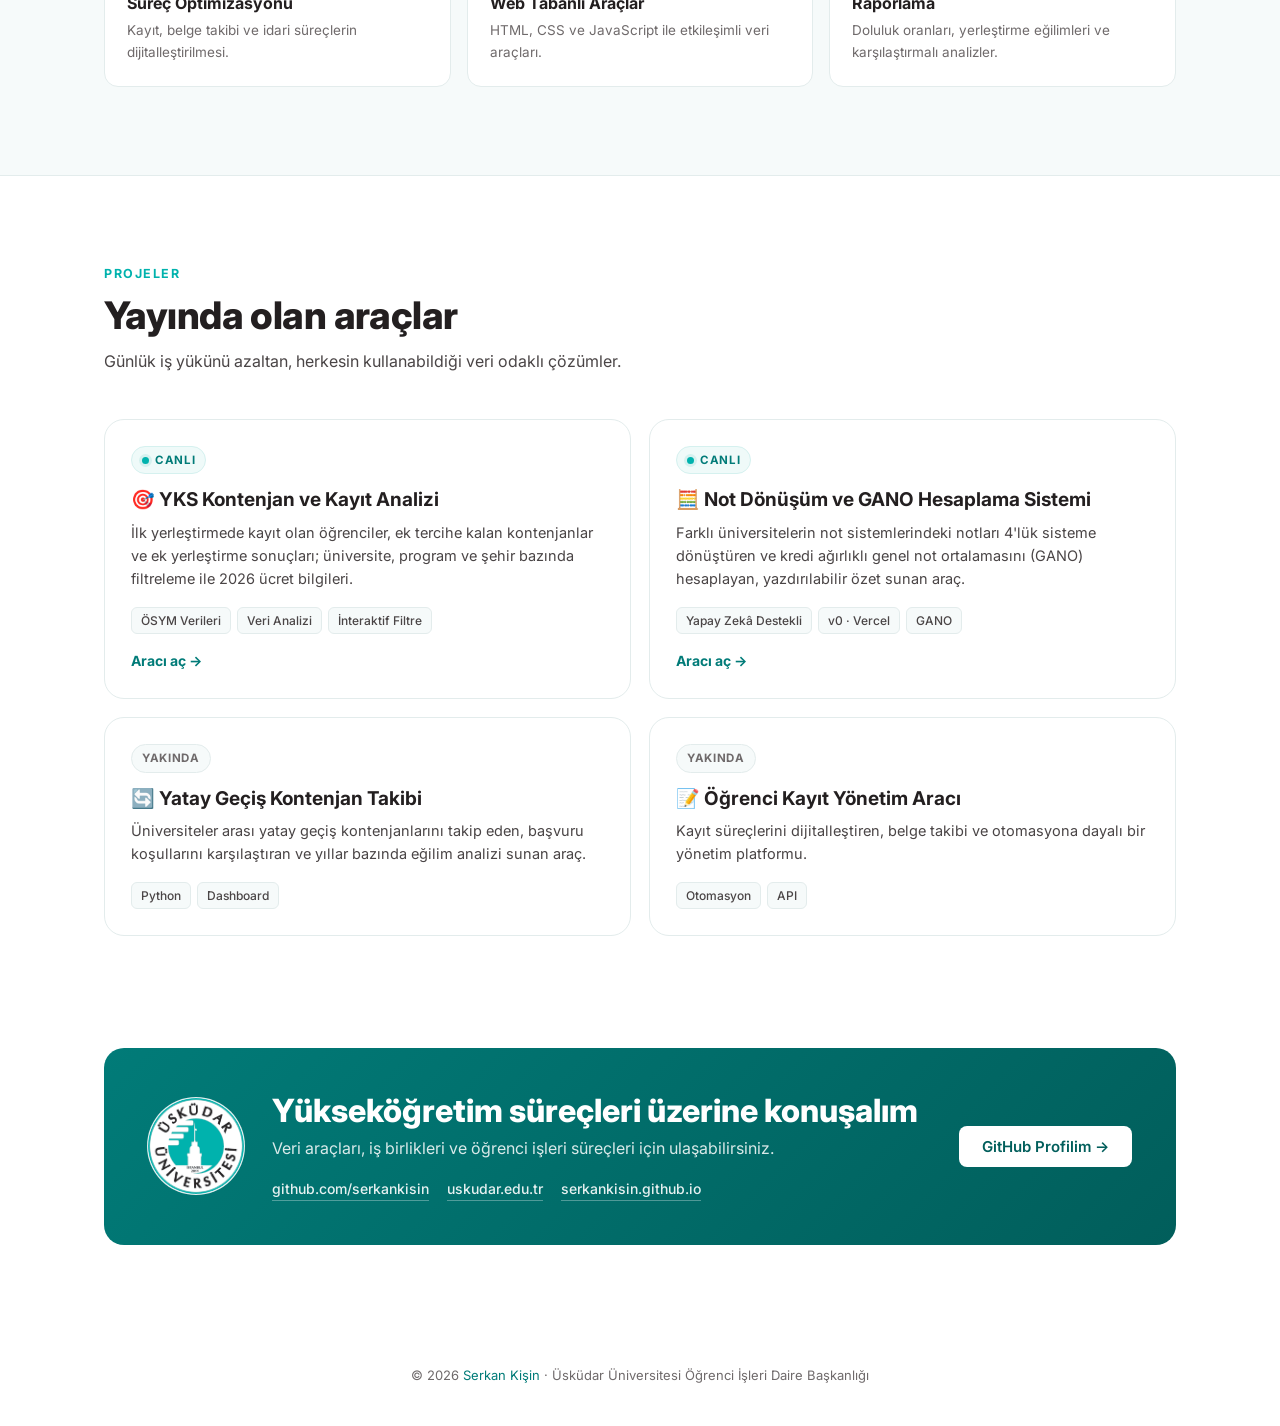
==== commit d3d0b3ea: "Siteyi Üsküdar kurumsal renkleriyle özgeçmiş odaklı yeniden tasarla - Hakkımda/Profil, Deneyim, Eğit" ====
--- a/index.html
+++ b/index.html
@@ -3,1136 +3,535 @@
 <head>
   <meta charset="UTF-8">
   <meta name="viewport" content="width=device-width, initial-scale=1.0">
-  <title>Serkan Kişin — Üsküdar Üniversitesi Öğrenci İşleri</title>
-  <meta name="description" content="Serkan Kişin — Üsküdar Üniversitesi Öğrenci İşleri Daire Başkanı. YKS, Yatay Geçiş ve Öğrenci Kayıt süreçleri için veri araçları ve yazılım geliştirici.">
+  <title>Serkan Kişin — Öğrenci İşleri Daire Başkanı · Üsküdar Üniversitesi</title>
+  <meta name="description" content="Serkan Kişin — Üsküdar Üniversitesi Öğrenci İşleri Daire Başkanı. 17 yıllık sağlık ve yükseköğretim deneyimi; YKS, yatay geçiş ve kayıt süreçleri için yapay zekâ destekli veri araçları.">
   <meta name="author" content="Serkan Kişin">
-  <meta name="keywords" content="Serkan Kişin, Üsküdar Üniversitesi, Öğrenci İşleri, YKS, Yatay Geçiş, Kontenjan Analizi">
-  <meta property="og:title" content="Serkan Kişin — Üsküdar Üniversitesi">
-  <meta property="og:description" content="YKS, Yatay Geçiş ve Öğrenci Kayıt süreçleri için veri araçları ve yazılımlar.">
-  <meta property="og:type" content="website">
+  <meta name="keywords" content="Serkan Kişin, Üsküdar Üniversitesi, Öğrenci İşleri Daire Başkanı, YKS, Yatay Geçiş, Kontenjan Analizi, GANO, Yapay Zekâ">
+  <meta property="og:title" content="Serkan Kişin — Öğrenci İşleri Daire Başkanı, Üsküdar Üniversitesi">
+  <meta property="og:description" content="17 yıllık deneyim · Yükseköğretim süreçleri için yapay zekâ destekli veri araçları.">
+  <meta property="og:type" content="profile">
   <meta property="og:url" content="https://serkankisin.github.io">
-  <link rel="icon" href="data:image/svg+xml,<svg xmlns=%22http://www.w3.org/2000/svg%22 viewBox=%220 0 100 100%22><text y=%22.9em%22 font-size=%2290%22>🎓</text></svg>">
+  <meta property="og:image" content="https://serkankisin.github.io/uskudar-logo.gif">
+  <meta name="theme-color" content="#017b78">
+  <link rel="icon" href="uskudar-logo.gif">
   <link rel="preconnect" href="https://fonts.googleapis.com">
   <link rel="preconnect" href="https://fonts.gstatic.com" crossorigin>
-  <link href="https://fonts.googleapis.com/css2?family=Inter:wght@300;400;500;600;700;800&family=JetBrains+Mono:wght@400;500&display=swap" rel="stylesheet">
+  <link href="https://fonts.googleapis.com/css2?family=Inter:wght@400;500;600;700;800&family=JetBrains+Mono:wght@500&display=swap" rel="stylesheet">
   <style>
+    /* Üsküdar Üniversitesi kurumsal renkleri (logodan ölçüldü):
+       turkuaz #00B2AD · koyu turkuaz #017B78 · antrasit #231F20 · beyaz */
     :root {
-      --bg-primary: #0a0e17;
-      --bg-secondary: #111827;
-      --bg-card: #1a2236;
-      --bg-card-hover: #1f2a42;
-      --text-primary: #f0f4fc;
-      --text-secondary: #94a3c4;
-      --text-muted: #5f6f8f;
-      --accent-teal: #00d4c8;
-      --accent-teal-dim: rgba(0,212,200,0.12);
-      --accent-gold: #f4a43c;
-      --accent-gold-dim: rgba(244,164,60,0.12);
-      --accent-violet: #8b5cf6;
-      --accent-violet-dim: rgba(139,92,246,0.12);
-      --accent-rose: #f472b6;
-      --border: rgba(255,255,255,0.06);
-      --border-hover: rgba(255,255,255,0.12);
-      --glass: rgba(26,34,54,0.7);
-      --shadow-sm: 0 2px 8px rgba(0,0,0,0.2);
-      --shadow-md: 0 8px 32px rgba(0,0,0,0.3);
-      --shadow-glow-teal: 0 0 40px rgba(0,212,200,0.15);
+      --teal: #00b2ad;
+      --teal-dark: #017b78;
+      --teal-deep: #015e5b;
+      --teal-50: #effaf9;
+      --teal-100: #d5f1ef;
+      --teal-200: #a9e3df;
+      --ink: #231f20;
+      --ink-2: #4a4546;
+      --ink-3: #6f6a6b;
+      --line: #e3ecec;
+      --paper: #ffffff;
+      --paper-2: #f6fafa;
       --radius-sm: 8px;
-      --radius-md: 16px;
-      --radius-lg: 24px;
-    }
-
+      --radius-md: 14px;
+      --radius-lg: 20px;
+      --shadow-sm: 0 1px 2px rgba(35,31,32,.06), 0 1px 1px rgba(35,31,32,.04);
+      --shadow-md: 0 10px 30px -12px rgba(1,94,91,.25);
+    }
     * { box-sizing: border-box; margin: 0; padding: 0; }
-
-    html {
-      scroll-behavior: smooth;
-      scroll-padding-top: 80px;
-    }
-
+    html { scroll-behavior: smooth; scroll-padding-top: 76px; }
     body {
-      font-family: 'Inter', -apple-system, BlinkMacSystemFont, sans-serif;
-      background: var(--bg-primary);
-      color: var(--text-primary);
+      font-family: 'Inter', -apple-system, BlinkMacSystemFont, 'Segoe UI', sans-serif;
+      background: var(--paper);
+      color: var(--ink);
       line-height: 1.6;
       -webkit-font-smoothing: antialiased;
       overflow-x: hidden;
     }
-
-    /* ─── Animated Background ─── */
-    .bg-mesh {
-      position: fixed;
-      inset: 0;
-      z-index: 0;
-      pointer-events: none;
-      overflow: hidden;
-    }
-    .bg-mesh::before {
-      content: '';
-      position: absolute;
-      width: 600px;
-      height: 600px;
-      background: radial-gradient(circle, rgba(0,212,200,0.08) 0%, transparent 70%);
-      top: -200px;
-      right: -200px;
-      animation: float1 18s ease-in-out infinite;
-    }
-    .bg-mesh::after {
-      content: '';
-      position: absolute;
-      width: 500px;
-      height: 500px;
-      background: radial-gradient(circle, rgba(139,92,246,0.06) 0%, transparent 70%);
-      bottom: -100px;
-      left: -150px;
-      animation: float2 22s ease-in-out infinite;
-    }
-    @keyframes float1 {
-      0%, 100% { transform: translate(0, 0); }
-      50% { transform: translate(-60px, 80px); }
-    }
-    @keyframes float2 {
-      0%, 100% { transform: translate(0, 0); }
-      50% { transform: translate(50px, -60px); }
-    }
+    a { color: inherit; }
+    .container { max-width: 1120px; margin: 0 auto; padding: 0 24px; }
+    section { position: relative; }
 
     /* ─── Navigation ─── */
     nav {
-      position: fixed;
-      top: 0;
-      left: 0;
-      right: 0;
-      z-index: 100;
-      backdrop-filter: blur(20px) saturate(1.8);
-      -webkit-backdrop-filter: blur(20px) saturate(1.8);
-      background: rgba(10,14,23,0.75);
-      border-bottom: 1px solid var(--border);
-      transition: background 0.3s;
-    }
-    .nav-inner {
-      max-width: 1200px;
-      margin: 0 auto;
-      display: flex;
-      align-items: center;
-      justify-content: space-between;
-      padding: 0 24px;
-      height: 64px;
-    }
-    .nav-logo {
-      font-weight: 700;
-      font-size: 18px;
-      color: var(--text-primary);
-      text-decoration: none;
-      display: flex;
-      align-items: center;
-      gap: 10px;
-    }
-    .nav-logo .logo-icon {
-      width: 36px;
-      height: 36px;
-      border-radius: 10px;
-      background: linear-gradient(135deg, var(--accent-teal), var(--accent-violet));
-      display: flex;
-      align-items: center;
-      justify-content: center;
-      font-size: 18px;
-    }
-    .nav-links {
-      display: flex;
-      gap: 32px;
-      list-style: none;
-    }
-    .nav-links a {
-      color: var(--text-secondary);
-      text-decoration: none;
-      font-size: 14px;
-      font-weight: 500;
-      letter-spacing: 0.01em;
-      transition: color 0.2s;
-    }
-    .nav-links a:hover { color: var(--accent-teal); }
-
-    .nav-cta {
-      display: inline-flex;
-      align-items: center;
-      gap: 6px;
-      padding: 8px 18px;
-      background: var(--accent-teal);
-      color: var(--bg-primary);
-      border-radius: 8px;
-      font-size: 13px;
-      font-weight: 600;
-      text-decoration: none;
-      transition: transform 0.2s, box-shadow 0.2s;
-    }
-    .nav-cta:hover {
-      transform: translateY(-1px);
-      box-shadow: 0 4px 16px rgba(0,212,200,0.3);
-    }
-
-    /* ─── Sections ─── */
-    section {
-      position: relative;
-      z-index: 1;
-    }
-    .container {
-      max-width: 1200px;
-      margin: 0 auto;
-      padding: 0 24px;
-    }
+      position: fixed; inset: 0 0 auto 0; z-index: 100;
+      background: rgba(255,255,255,.88);
+      backdrop-filter: blur(14px) saturate(1.6);
+      -webkit-backdrop-filter: blur(14px) saturate(1.6);
+      border-bottom: 1px solid transparent;
+      transition: border-color .25s, box-shadow .25s;
+    }
+    nav.scrolled { border-color: var(--line); box-shadow: var(--shadow-sm); }
+    .nav-inner { display: flex; align-items: center; justify-content: space-between; height: 64px; }
+    .brand { display: flex; align-items: center; gap: 10px; text-decoration: none; font-weight: 700; font-size: 17px; }
+    .brand small { display: block; font-size: 11.5px; font-weight: 500; color: var(--ink-3); line-height: 1.2; }
+    .nav-links { display: flex; gap: 28px; list-style: none; }
+    .nav-links a { text-decoration: none; font-size: 14px; font-weight: 500; color: var(--ink-2); transition: color .2s; }
+    .nav-links a:hover { color: var(--teal-dark); }
+
+    .btn {
+      display: inline-flex; align-items: center; gap: 8px;
+      padding: 12px 22px; border-radius: var(--radius-sm);
+      font: 600 15px/1 'Inter', sans-serif; text-decoration: none; cursor: pointer;
+      border: 1.5px solid transparent;
+      transition: transform .15s, box-shadow .2s, background .2s, border-color .2s;
+    }
+    .btn:focus-visible { outline: 3px solid var(--teal-200); outline-offset: 2px; }
+    /* Tek belirgin eylem: koyu turkuaz dolgu (beyaz metinle yeterli kontrast) */
+    .btn-primary { background: var(--teal-dark); color: #fff; box-shadow: 0 6px 18px -8px rgba(1,123,120,.7); }
+    .btn-primary:hover { background: var(--teal-deep); transform: translateY(-1px); }
+    .btn-ghost { background: #fff; color: var(--ink); border-color: var(--line); }
+    .btn-ghost:hover { border-color: var(--teal); color: var(--teal-dark); }
+    .btn-sm { padding: 8px 14px; font-size: 13px; }
+
+    /* Üsküdar logosu rozeti */
+    .uni-mark { display: inline-flex; background: #fff; border-radius: 50%; flex-shrink: 0; box-shadow: 0 0 0 1px var(--line); }
+    .uni-mark img { display: block; width: 100%; height: 100%; border-radius: 50%; }
+    .uni-mark.xs { width: 22px; height: 22px; }
+    .uni-mark.sm { width: 36px; height: 36px; }
+    .uni-mark.md { width: 56px; height: 56px; }
+    .uni-mark.lg { width: 96px; height: 96px; }
 
     /* ─── Hero ─── */
     .hero {
-      min-height: 100vh;
-      display: flex;
-      align-items: center;
-      padding: 100px 0 80px;
-    }
-    .hero-grid {
-      display: grid;
-      grid-template-columns: 1fr 1fr;
-      gap: 60px;
-      align-items: center;
-    }
-    .hero-badge {
-      display: inline-flex;
-      align-items: center;
-      gap: 8px;
-      padding: 6px 16px 6px 8px;
-      background: var(--accent-teal-dim);
-      border: 1px solid rgba(0,212,200,0.2);
-      border-radius: 100px;
-      font-size: 13px;
-      font-weight: 500;
-      color: var(--accent-teal);
-      margin-bottom: 24px;
-      animation: fadeInUp 0.6s ease-out;
-    }
-    .hero-badge .pulse {
-      width: 8px;
-      height: 8px;
-      border-radius: 50%;
-      background: var(--accent-teal);
-      animation: pulse 2s ease-in-out infinite;
-    }
-    @keyframes pulse {
-      0%, 100% { box-shadow: 0 0 0 0 rgba(0,212,200,0.5); }
-      50% { box-shadow: 0 0 0 6px rgba(0,212,200,0); }
-    }
-
-    .hero h1 {
-      font-size: clamp(36px, 5vw, 56px);
-      font-weight: 800;
-      line-height: 1.1;
-      margin-bottom: 20px;
-      animation: fadeInUp 0.6s ease-out 0.1s both;
-    }
-    .hero h1 .gradient-text {
-      background: linear-gradient(135deg, var(--accent-teal) 0%, var(--accent-violet) 100%);
-      -webkit-background-clip: text;
-      -webkit-text-fill-color: transparent;
-      background-clip: text;
-    }
-    .hero-desc {
-      font-size: 17px;
-      color: var(--text-secondary);
-      line-height: 1.7;
-      max-width: 500px;
-      margin-bottom: 36px;
-      animation: fadeInUp 0.6s ease-out 0.2s both;
-    }
-    .hero-actions {
-      display: flex;
-      gap: 16px;
-      animation: fadeInUp 0.6s ease-out 0.3s both;
-    }
-    .btn-primary {
-      display: inline-flex;
-      align-items: center;
-      gap: 8px;
-      padding: 14px 28px;
-      background: linear-gradient(135deg, var(--accent-teal), #00b8ad);
-      color: var(--bg-primary);
-      border: none;
-      border-radius: var(--radius-sm);
-      font-family: inherit;
-      font-size: 15px;
-      font-weight: 600;
-      cursor: pointer;
-      text-decoration: none;
-      transition: transform 0.2s, box-shadow 0.2s;
-    }
-    .btn-primary:hover {
-      transform: translateY(-2px);
-      box-shadow: var(--shadow-glow-teal);
-    }
-    .btn-secondary {
-      display: inline-flex;
-      align-items: center;
-      gap: 8px;
-      padding: 14px 28px;
-      background: transparent;
-      color: var(--text-primary);
-      border: 1px solid var(--border-hover);
-      border-radius: var(--radius-sm);
-      font-family: inherit;
-      font-size: 15px;
-      font-weight: 500;
-      cursor: pointer;
-      text-decoration: none;
-      transition: border-color 0.2s, background 0.2s;
-    }
-    .btn-secondary:hover {
-      border-color: var(--accent-teal);
-      background: var(--accent-teal-dim);
-    }
-
-    @keyframes fadeInUp {
-      from { opacity: 0; transform: translateY(24px); }
-      to { opacity: 1; transform: translateY(0); }
-    }
-
-    /* Hero Visual */
-    .hero-visual {
-      position: relative;
-      animation: fadeInUp 0.8s ease-out 0.4s both;
-    }
-    .hero-card {
-      background: var(--bg-card);
-      border: 1px solid var(--border);
-      border-radius: var(--radius-lg);
-      padding: 32px;
-      position: relative;
-      overflow: hidden;
-    }
-    .hero-card::before {
-      content: '';
-      position: absolute;
-      top: 0;
-      left: 0;
-      right: 0;
-      height: 4px;
-      background: linear-gradient(90deg, var(--accent-teal), var(--accent-violet), var(--accent-gold));
-    }
-    .hero-card-header {
-      display: flex;
-      align-items: center;
-      gap: 16px;
-      margin-bottom: 24px;
-    }
-    .hero-avatar {
-      width: 56px;
-      height: 56px;
-      border-radius: 16px;
-      background: linear-gradient(135deg, var(--accent-teal), var(--accent-violet));
-      display: flex;
-      align-items: center;
-      justify-content: center;
-      font-size: 28px;
-    }
-    .hero-card-name {
-      font-weight: 700;
-      font-size: 18px;
-    }
-    .hero-card-title {
-      font-size: 13px;
-      color: var(--text-secondary);
-    }
-
-    .stat-mini-grid {
-      display: grid;
-      grid-template-columns: 1fr 1fr;
-      gap: 12px;
-      margin-bottom: 24px;
-    }
-    .stat-mini {
-      background: var(--bg-secondary);
-      border-radius: var(--radius-sm);
-      padding: 16px;
-      text-align: center;
-    }
-    .stat-mini .value {
-      font-family: 'JetBrains Mono', monospace;
-      font-size: 24px;
-      font-weight: 700;
-      color: var(--accent-teal);
-    }
-    .stat-mini .label {
-      font-size: 11px;
-      color: var(--text-muted);
-      text-transform: uppercase;
-      letter-spacing: 0.06em;
-      margin-top: 4px;
-    }
-
-    .card-tag-row {
-      display: flex;
-      flex-wrap: wrap;
-      gap: 8px;
-    }
-    .card-tag {
-      padding: 4px 12px;
-      font-size: 12px;
-      font-weight: 500;
-      border-radius: 100px;
-      border: 1px solid;
-    }
-    .card-tag.teal { color: var(--accent-teal); border-color: rgba(0,212,200,0.25); background: var(--accent-teal-dim); }
-    .card-tag.violet { color: var(--accent-violet); border-color: rgba(139,92,246,0.25); background: var(--accent-violet-dim); }
-    .card-tag.gold { color: var(--accent-gold); border-color: rgba(244,164,60,0.25); background: var(--accent-gold-dim); }
-
-    /* Floating badges */
-    .float-badge {
-      position: absolute;
-      background: var(--glass);
-      backdrop-filter: blur(12px);
-      border: 1px solid var(--border);
-      border-radius: var(--radius-sm);
-      padding: 10px 14px;
-      font-size: 13px;
-      font-weight: 500;
-      display: flex;
-      align-items: center;
-      gap: 8px;
-      box-shadow: var(--shadow-md);
-      animation: floatBadge 4s ease-in-out infinite;
-    }
-    .float-badge.top-right {
-      top: -20px;
-      right: -20px;
-      animation-delay: 0s;
-    }
-    .float-badge.bottom-left {
-      bottom: -16px;
-      left: -16px;
-      animation-delay: 2s;
-    }
-    @keyframes floatBadge {
-      0%, 100% { transform: translateY(0); }
-      50% { transform: translateY(-8px); }
-    }
-
-    /* ─── Section Title ─── */
-    .section-title {
-      text-align: center;
-      margin-bottom: 60px;
-    }
-    .section-tag {
-      display: inline-flex;
-      align-items: center;
-      gap: 6px;
-      padding: 5px 14px;
-      font-size: 12px;
-      font-weight: 600;
-      text-transform: uppercase;
-      letter-spacing: 0.08em;
-      border-radius: 100px;
-      margin-bottom: 16px;
-    }
-    .section-tag.teal { color: var(--accent-teal); background: var(--accent-teal-dim); }
-    .section-tag.gold { color: var(--accent-gold); background: var(--accent-gold-dim); }
-    .section-tag.violet { color: var(--accent-violet); background: var(--accent-violet-dim); }
-
-    .section-title h2 {
-      font-size: clamp(28px, 4vw, 40px);
-      font-weight: 700;
-      margin-bottom: 12px;
-    }
-    .section-title p {
-      font-size: 16px;
-      color: var(--text-secondary);
-      max-width: 600px;
-      margin: 0 auto;
-    }
-
-    /* ─── About ─── */
-    .about { padding: 100px 0; }
-    .about-grid {
-      display: grid;
-      grid-template-columns: 1fr 1fr;
-      gap: 60px;
-      align-items: center;
-    }
-    .about-content h3 {
-      font-size: 28px;
-      font-weight: 700;
-      margin-bottom: 16px;
-    }
-    .about-content p {
-      color: var(--text-secondary);
-      font-size: 15px;
-      line-height: 1.8;
-      margin-bottom: 12px;
-    }
-    .feature-list {
-      list-style: none;
-      margin-top: 24px;
-    }
-    .feature-list li {
-      display: flex;
-      align-items: flex-start;
-      gap: 12px;
-      padding: 12px 0;
-      border-bottom: 1px solid var(--border);
-      font-size: 15px;
-    }
-    .feature-list li:last-child { border-bottom: none; }
-    .feature-icon {
-      width: 32px;
-      height: 32px;
-      border-radius: 8px;
-      display: flex;
-      align-items: center;
-      justify-content: center;
-      font-size: 16px;
-      flex-shrink: 0;
-      margin-top: 2px;
-    }
-    .feature-icon.teal { background: var(--accent-teal-dim); }
-    .feature-icon.gold { background: var(--accent-gold-dim); }
-    .feature-icon.violet { background: var(--accent-violet-dim); }
-
-    /* About Visual */
-    .about-visual {
-      position: relative;
-    }
-    .about-card {
-      background: var(--bg-card);
-      border: 1px solid var(--border);
-      border-radius: var(--radius-lg);
-      padding: 28px;
-    }
-    .about-card-row {
-      display: flex;
-      align-items: center;
-      gap: 14px;
-      padding: 14px 0;
-      border-bottom: 1px solid var(--border);
-    }
-    .about-card-row:last-child { border-bottom: none; }
-    .about-card-row .emoji { font-size: 28px; }
-    .about-card-row .info h4 { font-size: 14px; font-weight: 600; }
-    .about-card-row .info p { font-size: 13px; color: var(--text-secondary); margin: 0; }
-
-    /* ─── Projects ─── */
-    .projects { padding: 100px 0; }
-    .projects-grid {
-      display: grid;
-      grid-template-columns: 1fr;
-      gap: 24px;
-    }
-    .project-card {
-      background: var(--bg-card);
-      border: 1px solid var(--border);
-      border-radius: var(--radius-lg);
-      padding: 32px;
-      display: grid;
-      grid-template-columns: 1fr auto;
-      gap: 24px;
-      align-items: center;
-      transition: border-color 0.3s, transform 0.3s, box-shadow 0.3s;
-      text-decoration: none;
-      color: inherit;
-    }
-    .project-card:hover {
-      border-color: var(--accent-teal);
-      transform: translateY(-4px);
-      box-shadow: var(--shadow-glow-teal);
-    }
-    .project-badge {
-      display: inline-flex;
-      align-items: center;
-      gap: 6px;
-      padding: 4px 12px;
-      border-radius: 100px;
-      font-size: 11px;
-      font-weight: 600;
-      text-transform: uppercase;
-      letter-spacing: 0.05em;
-      margin-bottom: 12px;
-    }
-    .project-badge.live { color: #34d399; background: rgba(52,211,153,0.12); }
-    .project-badge.wip { color: var(--accent-gold); background: var(--accent-gold-dim); }
-
-    .project-card h3 {
-      font-size: 22px;
-      font-weight: 700;
-      margin-bottom: 8px;
-    }
-    .project-card p {
-      font-size: 14px;
-      color: var(--text-secondary);
-      line-height: 1.6;
-      margin-bottom: 16px;
-    }
-    .project-tech {
-      display: flex;
-      flex-wrap: wrap;
-      gap: 8px;
-    }
-    .project-tech span {
-      padding: 4px 10px;
-      font-size: 12px;
-      font-weight: 500;
-      border-radius: 6px;
-      background: var(--bg-secondary);
-      color: var(--text-secondary);
-    }
-    .project-arrow {
-      width: 48px;
-      height: 48px;
-      border-radius: 50%;
-      background: var(--bg-secondary);
-      display: flex;
-      align-items: center;
-      justify-content: center;
-      font-size: 20px;
-      color: var(--text-secondary);
-      transition: background 0.3s, color 0.3s;
-      flex-shrink: 0;
-    }
-    .project-card:hover .project-arrow {
-      background: var(--accent-teal);
-      color: var(--bg-primary);
-    }
-
-    /* ─── Skills ─── */
-    .skills { padding: 100px 0; }
-    .skills-grid {
-      display: grid;
-      grid-template-columns: repeat(auto-fit, minmax(260px, 1fr));
-      gap: 16px;
-    }
-    .skill-card {
-      background: var(--bg-card);
-      border: 1px solid var(--border);
-      border-radius: var(--radius-md);
-      padding: 28px;
-      text-align: center;
-      transition: border-color 0.3s, transform 0.3s;
-    }
-    .skill-card:hover {
-      border-color: var(--accent-teal);
-      transform: translateY(-4px);
-    }
-    .skill-icon {
-      font-size: 36px;
-      margin-bottom: 16px;
-    }
-    .skill-card h4 {
-      font-size: 16px;
-      font-weight: 600;
-      margin-bottom: 8px;
-    }
-    .skill-card p {
-      font-size: 13px;
-      color: var(--text-secondary);
-      line-height: 1.5;
-    }
-
-    /* ─── Contact ─── */
-    .contact { padding: 100px 0; }
-    .contact-grid {
-      display: grid;
-      grid-template-columns: 1fr 1fr;
-      gap: 48px;
-    }
-    .contact-info h3 {
-      font-size: 28px;
-      font-weight: 700;
-      margin-bottom: 16px;
-    }
-    .contact-info p {
-      font-size: 15px;
-      color: var(--text-secondary);
-      margin-bottom: 32px;
-    }
-    .contact-links {
-      list-style: none;
-    }
-    .contact-links li {
-      margin-bottom: 16px;
-    }
-    .contact-links a {
-      display: flex;
-      align-items: center;
-      gap: 12px;
-      color: var(--text-primary);
-      text-decoration: none;
-      font-size: 15px;
-      transition: color 0.2s;
-    }
-    .contact-links a:hover { color: var(--accent-teal); }
-    .contact-links .icon {
-      width: 40px;
-      height: 40px;
-      border-radius: 10px;
-      display: flex;
-      align-items: center;
-      justify-content: center;
-      font-size: 18px;
-      background: var(--bg-card);
-      border: 1px solid var(--border);
-    }
-
-    .contact-card {
-      background: var(--bg-card);
-      border: 1px solid var(--border);
-      border-radius: var(--radius-lg);
-      padding: 40px;
-      text-align: center;
-    }
-    .contact-card .uni-logo {
-      width: 80px;
-      height: 80px;
-      margin: 0 auto 20px;
-      border-radius: 20px;
-      background: linear-gradient(135deg, var(--accent-teal-dim), var(--accent-violet-dim));
-      display: flex;
-      align-items: center;
-      justify-content: center;
-      font-size: 40px;
-    }
-    .contact-card h4 {
-      font-size: 18px;
-      font-weight: 700;
-      margin-bottom: 8px;
-    }
-    .contact-card p {
-      font-size: 14px;
-      color: var(--text-secondary);
-      margin-bottom: 24px;
-    }
-
-    /* ─── Footer ─── */
-    footer {
-      border-top: 1px solid var(--border);
-      padding: 40px 0;
-      text-align: center;
-    }
-    footer p {
-      font-size: 13px;
-      color: var(--text-muted);
-    }
-    footer a {
-      color: var(--accent-teal);
-      text-decoration: none;
+      padding: 128px 0 72px;
+      background:
+        radial-gradient(900px 420px at 85% -10%, var(--teal-100), transparent 70%),
+        linear-gradient(var(--paper-2), var(--paper));
+      border-bottom: 1px solid var(--line);
+    }
+    .hero-grid { display: grid; grid-template-columns: 1.15fr .85fr; gap: 56px; align-items: center; }
+    .eyebrow {
+      display: inline-flex; align-items: center; gap: 8px;
+      padding: 5px 12px 5px 5px; border-radius: 100px;
+      background: #fff; border: 1px solid var(--teal-200);
+      font-size: 13px; font-weight: 600; color: var(--teal-dark); margin-bottom: 22px;
+    }
+    .hero h1 { font-size: clamp(38px, 5.2vw, 58px); font-weight: 800; line-height: 1.05; letter-spacing: -.02em; margin-bottom: 10px; }
+    .hero .role { font-size: clamp(18px, 2.2vw, 22px); font-weight: 600; color: var(--teal-dark); margin-bottom: 18px; }
+    .hero .pitch { font-size: 17px; color: var(--ink-2); max-width: 540px; margin-bottom: 30px; }
+    .hero .pitch strong { color: var(--ink); }
+    .hero-actions { display: flex; flex-wrap: wrap; gap: 12px; }
+
+    /* Somut rakamlar */
+    .proof { display: grid; grid-template-columns: repeat(4, 1fr); gap: 12px; margin-top: 44px; }
+    .proof div { background: #fff; border: 1px solid var(--line); border-radius: var(--radius-md); padding: 14px 16px; }
+    .proof b { display: block; font-size: 28px; font-weight: 800; letter-spacing: -.02em; color: var(--teal-dark); line-height: 1.1; }
+    .proof span { font-size: 12.5px; color: var(--ink-3); line-height: 1.35; display: block; margin-top: 4px; }
+
+    /* Kimlik kartı */
+    .id-card {
+      background: #fff; border: 1px solid var(--line); border-radius: var(--radius-lg);
+      box-shadow: var(--shadow-md); overflow: hidden;
+    }
+    .id-card .band { height: 8px; background: linear-gradient(90deg, var(--teal), var(--teal-dark)); }
+    .id-card .body { padding: 26px; }
+    .id-head { display: flex; align-items: center; gap: 16px; padding-bottom: 20px; border-bottom: 1px solid var(--line); margin-bottom: 18px; }
+    .id-head h2 { font-size: 20px; font-weight: 700; line-height: 1.2; }
+    .id-head p { font-size: 13.5px; color: var(--ink-3); }
+    .id-rows { list-style: none; display: grid; gap: 12px; }
+    .id-rows li { display: grid; grid-template-columns: 26px 1fr; gap: 10px; align-items: start; font-size: 14px; }
+    .id-rows .ic { font-size: 16px; line-height: 1.4; text-align: center; }
+    .id-rows .k { font-size: 11.5px; color: var(--ink-3); text-transform: uppercase; letter-spacing: .06em; display: block; }
+    .id-rows .v { font-weight: 600; }
+    .tags { display: flex; flex-wrap: wrap; gap: 6px; margin-top: 20px; }
+    .tag { font-size: 12px; font-weight: 600; padding: 4px 10px; border-radius: 100px; background: var(--teal-50); color: var(--teal-dark); border: 1px solid var(--teal-100); }
+
+    /* ─── Section heads ─── */
+    .sec { padding: 88px 0; }
+    .sec.alt { background: var(--paper-2); border-top: 1px solid var(--line); border-bottom: 1px solid var(--line); }
+    .sec-head { max-width: 680px; margin-bottom: 44px; }
+    .sec-head.center { text-align: center; margin-left: auto; margin-right: auto; }
+    .kicker { font-size: 12.5px; font-weight: 700; letter-spacing: .12em; text-transform: uppercase; color: var(--teal); margin-bottom: 10px; }
+    .sec-head h2 { font-size: clamp(28px, 3.6vw, 38px); font-weight: 800; letter-spacing: -.015em; line-height: 1.15; margin-bottom: 12px; }
+    .sec-head p { font-size: 16px; color: var(--ink-2); }
+
+    /* ─── Profil ─── */
+    .profile-grid { display: grid; grid-template-columns: 1.2fr .8fr; gap: 48px; align-items: start; }
+    .profile-text p { font-size: 16px; color: var(--ink-2); margin-bottom: 16px; }
+    .profile-text p strong { color: var(--ink); }
+    .quote {
+      border-left: 4px solid var(--teal); background: var(--teal-50);
+      padding: 18px 20px; border-radius: 0 var(--radius-md) var(--radius-md) 0;
+      font-size: 17px; font-weight: 600; color: var(--teal-deep); line-height: 1.5; margin-top: 8px;
+    }
+    .highlights { list-style: none; display: grid; gap: 12px; }
+    .highlights li { display: flex; gap: 14px; align-items: flex-start; background: #fff; border: 1px solid var(--line); border-radius: var(--radius-md); padding: 16px; }
+    .highlights .ic { width: 38px; height: 38px; border-radius: 10px; background: var(--teal-50); display: flex; align-items: center; justify-content: center; font-size: 18px; flex-shrink: 0; }
+    .highlights h4 { font-size: 15px; font-weight: 700; }
+    .highlights p { font-size: 13.5px; color: var(--ink-3); }
+
+    /* ─── Deneyim ─── */
+    .timeline { list-style: none; position: relative; max-width: 820px; }
+    .timeline::before { content: ''; position: absolute; left: 11px; top: 10px; bottom: 10px; width: 2px; background: linear-gradient(var(--teal), var(--line)); }
+    .timeline > li { position: relative; padding: 0 0 28px 44px; }
+    .timeline > li:last-child { padding-bottom: 0; }
+    .timeline > li::before {
+      content: ''; position: absolute; left: 4px; top: 22px; width: 16px; height: 16px; border-radius: 50%;
+      background: #fff; border: 3px solid var(--teal-200);
+    }
+    .timeline > li.current::before { border-color: var(--teal); background: var(--teal); box-shadow: 0 0 0 5px var(--teal-100); }
+    .job { background: #fff; border: 1px solid var(--line); border-radius: var(--radius-md); padding: 18px 20px; }
+    .timeline > li.current .job { border-color: var(--teal-200); box-shadow: var(--shadow-md); }
+    .job-top { display: flex; flex-wrap: wrap; align-items: center; justify-content: space-between; gap: 8px; }
+    .job .org { display: flex; align-items: center; gap: 10px; font-size: 18px; font-weight: 700; }
+    .period { font-family: 'JetBrains Mono', monospace; font-size: 12.5px; font-weight: 500; color: var(--ink-3); background: var(--paper-2); border: 1px solid var(--line); padding: 3px 9px; border-radius: 6px; }
+    .current .period { color: var(--teal-dark); background: var(--teal-50); border-color: var(--teal-100); }
+    .job .title { font-size: 15px; font-weight: 600; color: var(--teal-dark); margin-top: 4px; }
+    .job ul { margin: 10px 0 0 18px; color: var(--ink-2); font-size: 14.5px; }
+    .job ul li { margin-bottom: 4px; }
+    .dur { font-size: 12.5px; color: var(--ink-3); margin-top: 4px; }
+
+    /* ─── Eğitim ─── */
+    .edu-grid { display: grid; grid-template-columns: repeat(3, 1fr); gap: 16px; }
+    .edu { background: #fff; border: 1px solid var(--line); border-radius: var(--radius-md); padding: 22px; transition: border-color .2s, transform .2s; }
+    .edu:hover { border-color: var(--teal-200); transform: translateY(-2px); }
+    .edu .ic { font-size: 26px; margin-bottom: 12px; }
+    .edu h4 { font-size: 17px; font-weight: 700; line-height: 1.3; }
+    .edu p { font-size: 14px; color: var(--ink-3); margin-top: 4px; }
+
+    /* ─── Yetkinlikler ─── */
+    .skills-grid { display: grid; grid-template-columns: repeat(3, 1fr); gap: 16px; }
+    .skill { background: #fff; border: 1px solid var(--line); border-radius: var(--radius-md); padding: 22px; }
+    .skill .ic { font-size: 24px; margin-bottom: 10px; }
+    .skill h4 { font-size: 16px; font-weight: 700; margin-bottom: 4px; }
+    .skill p { font-size: 13.5px; color: var(--ink-3); }
+
+    /* ─── Projeler ─── */
+    .projects-grid { display: grid; grid-template-columns: 1fr 1fr; gap: 18px; }
+    .project {
+      display: flex; flex-direction: column; background: #fff; border: 1px solid var(--line);
+      border-radius: var(--radius-lg); padding: 26px; text-decoration: none; color: inherit;
+      transition: border-color .2s, transform .2s, box-shadow .2s;
+    }
+    a.project:hover { border-color: var(--teal); transform: translateY(-3px); box-shadow: var(--shadow-md); }
+    .project .status { align-self: flex-start; display: inline-flex; align-items: center; gap: 6px; font-size: 11.5px; font-weight: 700; letter-spacing: .06em; text-transform: uppercase; padding: 4px 10px; border-radius: 100px; margin-bottom: 14px; }
+    .status.live { color: var(--teal-dark); background: var(--teal-50); border: 1px solid var(--teal-100); }
+    .status.live::before { content: ''; width: 7px; height: 7px; border-radius: 50%; background: var(--teal); box-shadow: 0 0 0 3px var(--teal-100); }
+    .status.soon { color: var(--ink-3); background: var(--paper-2); border: 1px solid var(--line); }
+    .project h3 { font-size: 19px; font-weight: 700; line-height: 1.3; margin-bottom: 8px; }
+    .project p { font-size: 14.5px; color: var(--ink-2); flex: 1; }
+    .project .tech { display: flex; flex-wrap: wrap; gap: 6px; margin-top: 16px; }
+    .project .tech span { font-size: 12px; font-weight: 500; padding: 3px 9px; border-radius: 6px; background: var(--paper-2); color: var(--ink-2); border: 1px solid var(--line); }
+    .project .go { margin-top: 16px; font-size: 14px; font-weight: 700; color: var(--teal-dark); }
+    .project.muted { opacity: .75; }
+
+    /* ─── İletişim / kapanış ─── */
+    .cta-band {
+      background: linear-gradient(135deg, var(--teal-dark), var(--teal-deep));
+      color: #fff; border-radius: var(--radius-lg); padding: 44px;
+      display: grid; grid-template-columns: auto 1fr auto; gap: 28px; align-items: center;
+    }
+    .cta-band h2 { font-size: clamp(24px, 3vw, 32px); font-weight: 800; line-height: 1.2; }
+    .cta-band p { color: rgba(255,255,255,.85); margin-top: 6px; }
+    .cta-band .btn-primary { background: #fff; color: var(--teal-deep); box-shadow: none; }
+    .cta-band .btn-primary:hover { background: var(--teal-50); }
+    .contact-links { display: flex; flex-wrap: wrap; gap: 18px; margin-top: 16px; }
+    .contact-links a { color: #fff; font-size: 14px; font-weight: 500; text-decoration: none; opacity: .9; border-bottom: 1px solid rgba(255,255,255,.35); }
+    .contact-links a:hover { opacity: 1; border-color: #fff; }
+
+    footer { padding: 32px 0 40px; text-align: center; font-size: 13px; color: var(--ink-3); }
+    footer a { color: var(--teal-dark); text-decoration: none; }
+
+    /* ─── Reveal ─── */
+    .reveal { opacity: 0; transform: translateY(18px); transition: opacity .55s ease-out, transform .55s ease-out; }
+    .reveal.visible { opacity: 1; transform: none; }
+    @media (prefers-reduced-motion: reduce) {
+      html { scroll-behavior: auto; }
+      .reveal { opacity: 1; transform: none; transition: none; }
     }
 
     /* ─── Responsive ─── */
-    @media (max-width: 900px) {
-      .hero-grid,
-      .about-grid,
-      .contact-grid {
-        grid-template-columns: 1fr;
-        gap: 40px;
-      }
-      .hero {
-        min-height: auto;
-        padding: 120px 0 60px;
-      }
+    @media (max-width: 960px) {
+      .hero-grid, .profile-grid { grid-template-columns: 1fr; gap: 36px; }
+      .proof { grid-template-columns: repeat(2, 1fr); }
+      .edu-grid, .skills-grid { grid-template-columns: 1fr 1fr; }
+      .projects-grid { grid-template-columns: 1fr; }
+      .cta-band { grid-template-columns: 1fr; text-align: left; padding: 32px; }
+      .cta-band .uni-mark { display: none; }
       .nav-links { display: none; }
-      .project-card {
-        grid-template-columns: 1fr;
-      }
-      .project-arrow { display: none; }
-      .float-badge { display: none; }
-    }
-
-    /* ─── Scroll Reveal ─── */
-    .reveal {
-      opacity: 0;
-      transform: translateY(30px);
-      transition: opacity 0.6s ease-out, transform 0.6s ease-out;
-    }
-    .reveal.visible {
-      opacity: 1;
-      transform: translateY(0);
-    }
-
-    /* ─── Mobile Nav Toggle ─── */
-    .nav-toggle {
-      display: none;
-      background: none;
-      border: none;
-      color: var(--text-primary);
-      font-size: 24px;
-      cursor: pointer;
-    }
-    @media (max-width: 900px) {
-      .nav-toggle { display: block; }
+    }
+    @media (max-width: 560px) {
+      .edu-grid, .skills-grid { grid-template-columns: 1fr; }
+      .hero { padding-top: 104px; }
+      .brand small { display: none; }
+    }
+
+    /* ─── Yazdır / PDF: tek sayfalık CV düzeni ─── */
+    @media print {
+      @page { size: A4; margin: 14mm; }
+      nav, .hero-actions, .cta-band .btn, .project .go, .reveal-hint, footer .noprint { display: none !important; }
+      body { font-size: 11pt; }
+      .reveal { opacity: 1 !important; transform: none !important; }
+      .hero { padding: 0 0 12px; background: none; border: none; }
+      .sec { padding: 14px 0; }
+      .sec.alt { background: none; border: none; }
+      .sec-head { margin-bottom: 10px; }
+      .sec-head h2 { font-size: 16pt; }
+      .sec-head p { display: none; }
+      .hero-grid, .profile-grid, .projects-grid { grid-template-columns: 1fr 1fr; gap: 16px; }
+      .proof { margin-top: 14px; }
+      .id-card, .job, .edu, .skill, .project, .highlights li { box-shadow: none !important; break-inside: avoid; }
+      a.project { transform: none !important; }
+      .cta-band { background: none; color: var(--ink); border: 1px solid var(--line); padding: 14px; }
+      .cta-band p, .contact-links a { color: var(--ink); }
+      .contact-links a::after { content: ' (' attr(href) ')'; font-size: 9pt; color: var(--ink-3); }
     }
   </style>
 </head>
 <body>
 
-<div class="bg-mesh"></div>
-
-<nav>
-  <div class="nav-inner">
-    <a href="#" class="nav-logo">
-      <span class="logo-icon">🎓</span>
-      <span>Serkan Kişin</span>
+<nav id="nav">
+  <div class="container nav-inner">
+    <a href="#" class="brand">
+      <span class="uni-mark sm"><img src="uskudar-logo.gif" alt=""></span>
+      <span>Serkan Kişin<small>Üsküdar Üniversitesi</small></span>
     </a>
     <ul class="nav-links">
-      <li><a href="#hakkimda">Hakkımda</a></li>
+      <li><a href="#profil">Profil</a></li>
+      <li><a href="#deneyim">Deneyim</a></li>
+      <li><a href="#egitim">Eğitim</a></li>
       <li><a href="#projeler">Projeler</a></li>
-      <li><a href="#yetkinlikler">Yetkinlikler</a></li>
       <li><a href="#iletisim">İletişim</a></li>
     </ul>
-    <a href="https://github.com/serkankisin" class="nav-cta" target="_blank" rel="noopener">
-      <svg width="16" height="16" viewBox="0 0 16 16" fill="currentColor"><path d="M8 0C3.58 0 0 3.58 0 8c0 3.54 2.29 6.53 5.47 7.59.4.07.55-.17.55-.38 0-.19-.01-.82-.01-1.49-2.01.37-2.53-.49-2.69-.94-.09-.23-.48-.94-.82-1.13-.28-.15-.68-.52-.01-.53.63-.01 1.08.58 1.23.82.72 1.21 1.87.87 2.33.66.07-.52.28-.87.51-1.07-1.78-.2-3.64-.89-3.64-3.95 0-.87.31-1.59.82-2.15-.08-.2-.36-1.02.08-2.12 0 0 .67-.21 2.2.82.64-.18 1.32-.27 2-.27.68 0 1.36.09 2 .27 1.53-1.04 2.2-.82 2.2-.82.44 1.1.16 1.92.08 2.12.51.56.82 1.27.82 2.15 0 3.07-1.87 3.75-3.65 3.95.29.25.54.73.54 1.48 0 1.07-.01 1.93-.01 2.2 0 .21.15.46.55.38A8.013 8.013 0 0016 8c0-4.42-3.58-8-8-8z"/></svg>
-      GitHub
-    </a>
+    <button type="button" class="btn btn-ghost btn-sm" onclick="window.print()">⤓ CV'yi PDF al</button>
   </div>
 </nav>
 
-<!-- ─── Hero ─── -->
-<section class="hero" id="anasayfa">
-  <div class="container">
-    <div class="hero-grid">
-      <div>
-        <div class="hero-badge">
-          <span class="pulse"></span>
-          Üsküdar Üniversitesi · Öğrenci İşleri
-        </div>
-        <h1>
-          Merhaba, ben<br>
-          <span class="gradient-text">Serkan Kişin</span>
-        </h1>
-        <p class="hero-desc">
-          Üsküdar Üniversitesi Öğrenci İşleri Daire Başkanı olarak YKS, yatay geçiş ve öğrenci kayıt süreçlerini daha verimli hale getiren <strong>veri araçları ve yazılımlar</strong> geliştiriyorum.
-        </p>
-        <div class="hero-actions">
-          <a href="#projeler" class="btn-primary">
-            Projelerimi Gör
-            <svg width="16" height="16" fill="none" stroke="currentColor" stroke-width="2" viewBox="0 0 24 24"><path d="M5 12h14M12 5l7 7-7 7"/></svg>
-          </a>
-          <a href="https://github.com/serkankisin" class="btn-secondary" target="_blank" rel="noopener">
-            <svg width="16" height="16" viewBox="0 0 16 16" fill="currentColor"><path d="M8 0C3.58 0 0 3.58 0 8c0 3.54 2.29 6.53 5.47 7.59.4.07.55-.17.55-.38 0-.19-.01-.82-.01-1.49-2.01.37-2.53-.49-2.69-.94-.09-.23-.48-.94-.82-1.13-.28-.15-.68-.52-.01-.53.63-.01 1.08.58 1.23.82.72 1.21 1.87.87 2.33.66.07-.52.28-.87.51-1.07-1.78-.2-3.64-.89-3.64-3.95 0-.87.31-1.59.82-2.15-.08-.2-.36-1.02.08-2.12 0 0 .67-.21 2.2.82.64-.18 1.32-.27 2-.27.68 0 1.36.09 2 .27 1.53-1.04 2.2-.82 2.2-.82.44 1.1.16 1.92.08 2.12.51.56.82 1.27.82 2.15 0 3.07-1.87 3.75-3.65 3.95.29.25.54.73.54 1.48 0 1.07-.01 1.93-.01 2.2 0 .21.15.46.55.38A8.013 8.013 0 0016 8c0-4.42-3.58-8-8-8z"/></svg>
-            GitHub Profilim
-          </a>
-        </div>
-      </div>
-      <div class="hero-visual">
-        <div class="hero-card">
-          <div class="hero-card-header">
-            <div class="hero-avatar">🎓</div>
-            <div>
-              <div class="hero-card-name">Serkan Kişin</div>
-              <div class="hero-card-title">Öğrenci İşleri Daire Başkanı</div>
-            </div>
-          </div>
-          <div class="stat-mini-grid">
-            <div class="stat-mini">
-              <div class="value">YKS</div>
-              <div class="label">Kontenjan Analizi</div>
-            </div>
-            <div class="stat-mini">
-              <div class="value">📊</div>
-              <div class="label">Veri Araçları</div>
-            </div>
-            <div class="stat-mini">
-              <div class="value">🔄</div>
-              <div class="label">Yatay Geçiş</div>
-            </div>
-            <div class="stat-mini">
-              <div class="value">📝</div>
-              <div class="label">Kayıt Yönetimi</div>
-            </div>
-          </div>
-          <div class="card-tag-row">
-            <span class="card-tag teal">ÖSYM Verileri</span>
-            <span class="card-tag violet">İstatistik</span>
-            <span class="card-tag gold">Otomasyon</span>
+<!-- ─── Hero: ilk 5 saniyede kim, ne, neden ─── -->
+<header class="hero" id="anasayfa">
+  <div class="container hero-grid">
+    <div>
+      <div class="eyebrow"><span class="uni-mark xs"><img src="uskudar-logo.gif" alt=""></span> Üsküdar Üniversitesi · Öğrenci İşleri Daire Başkanlığı</div>
+      <h1>Serkan Kişin</h1>
+      <div class="role">Öğrenci İşleri Daire Başkanı</div>
+      <p class="pitch">
+        Sağlık ve yükseköğretim sektörlerinde <strong>17 yıllık deneyimle</strong> öğrenci süreçlerini yönetiyor; YKS, yatay geçiş ve kayıt işlemlerini hızlandıran <strong>yapay zekâ destekli veri araçları</strong> geliştiriyorum.
+      </p>
+      <div class="hero-actions">
+        <a href="#deneyim" class="btn btn-primary">Özgeçmişimi İnceleyin →</a>
+        <a href="#projeler" class="btn btn-ghost">Geliştirdiğim Araçlar</a>
+      </div>
+      <div class="proof">
+        <div><b>17+</b><span>yıl profesyonel deneyim</span></div>
+        <div><b>12</b><span>yıldır Üsküdar Üniversitesi'nde</span></div>
+        <div><b>3</b><span>farklı disiplinde eğitim</span></div>
+        <div><b>2</b><span>yayında dijital araç</span></div>
+      </div>
+    </div>
+
+    <aside class="id-card" aria-label="Kimlik kartı">
+      <div class="band"></div>
+      <div class="body">
+        <div class="id-head">
+          <span class="uni-mark md"><img src="uskudar-logo.gif" alt="Üsküdar Üniversitesi logosu"></span>
+          <div>
+            <h2>Serkan Kişin</h2>
+            <p>Öğrenci İşleri Daire Başkanı</p>
           </div>
         </div>
-        <div class="float-badge top-right">
-          <span>🏫</span> Üsküdar Üniversitesi
+        <ul class="id-rows">
+          <li><span class="ic">🏛️</span><div><span class="k">Kurum</span><span class="v">Üsküdar Üniversitesi · 2014'ten bu yana</span></div></li>
+          <li><span class="ic">🎓</span><div><span class="k">Eğitim</span><span class="v">Turizm ve Otel İşletmeciliği · İşletme · Egzersiz ve Spor Bilimleri</span></div></li>
+          <li><span class="ic">📍</span><div><span class="k">Doğum</span><span class="v">12 Eylül 1988 · Bingöl</span></div></li>
+          <li><span class="ic">🏙️</span><div><span class="k">Konum</span><span class="v">İstanbul, Türkiye</span></div></li>
+        </ul>
+        <div class="tags">
+          <span class="tag">Yükseköğretim Yönetimi</span>
+          <span class="tag">Yapay Zekâ</span>
+          <span class="tag">ÖSYM Verileri</span>
+          <span class="tag">Süreç Otomasyonu</span>
         </div>
-        <div class="float-badge bottom-left">
-          <span>📍</span> İstanbul, Türkiye
-        </div>
-      </div>
-    </div>
-  </div>
-</section>
-
-<!-- ─── About ─── -->
-<section class="about" id="hakkimda">
+      </div>
+    </aside>
+  </div>
+</header>
+
+<!-- ─── Profil ─── -->
+<section class="sec" id="profil">
   <div class="container">
-    <div class="about-grid">
-      <div class="about-content reveal">
-        <div class="section-tag teal">Hakkımda</div>
-        <h3>Eğitim Verilerini<br>Anlamlı Araçlara Dönüştürüyorum</h3>
+    <div class="sec-head reveal">
+      <div class="kicker">Profil</div>
+      <h2>Sağlıktan yükseköğretime, süreçleri veriyle yöneten bir kariyer</h2>
+    </div>
+    <div class="profile-grid">
+      <div class="profile-text reveal">
         <p>
-          Üsküdar Üniversitesi'nde Öğrenci İşleri Daire Başkanı olarak görev yapıyorum. Yükseköğretim süreçlerini dijitalleştiren, veriyi anlamlı bilgiye dönüştüren araçlar geliştirmek en büyük tutkum.
+          12 Eylül 1988'de Bingöl'de doğdum. <strong>2014 yılından bu yana Üsküdar Üniversitesi'nde</strong> görev yapıyorum; bugün Öğrenci İşleri Daire Başkanı olarak üniversitemizin yerleştirme, kayıt ve öğrenci işleri süreçlerinin yönetiminden sorumluyum.
         </p>
         <p>
-          YKS kontenjan analizleri, yatay geçiş takip sistemleri ve kayıt süreçlerini optimize eden yazılımlar ile hem üniversitemize hem sektöre katkı sunmayı hedefliyorum.
+          Profesyonel kariyerime 2009 yılında <strong>Acıbadem Hastanesi</strong>'nde başladım. 2012–2014 yılları arasında <strong>Okan Üniversitesi</strong>'nde çalışarak yükseköğretim alanına adım attım. Sağlık ve eğitim sektörlerinde edindiğim deneyim, kurumsal süreçlere hem hizmet kalitesi hem de verimlilik açısından bakmamı sağladı.
         </p>
-        <ul class="feature-list">
-          <li>
-            <span class="feature-icon teal">📊</span>
-            <div>
-              <strong>YKS Kontenjan Analizi</strong>
-              <div style="font-size:13px;color:var(--text-secondary);margin-top:2px;">ÖSYM verilerinden yerleştirme, kayıt ve boşalan kontenjan istatistikleri</div>
-            </div>
-          </li>
-          <li>
-            <span class="feature-icon gold">🔄</span>
-            <div>
-              <strong>Yatay Geçiş Araçları</strong>
-              <div style="font-size:13px;color:var(--text-secondary);margin-top:2px;">Kontenjan takibi, başvuru durumu ve analiz raporları</div>
-            </div>
-          </li>
-          <li>
-            <span class="feature-icon violet">📝</span>
-            <div>
-              <strong>Kayıt Süreç Yönetimi</strong>
-              <div style="font-size:13px;color:var(--text-secondary);margin-top:2px;">Dijital kayıt, belge takibi ve otomasyona dayalı çözümler</div>
-            </div>
-          </li>
-        </ul>
-      </div>
-      <div class="about-visual reveal">
-        <div class="about-card">
-          <div class="about-card-row">
-            <span class="emoji">🏫</span>
-            <div class="info">
-              <h4>Üsküdar Üniversitesi</h4>
-              <p>Öğrenci İşleri Daire Başkanı</p>
-            </div>
+        <p>
+          Turizm ve otel işletmeciliği, işletme ile egzersiz ve spor bilimleri alanlarındaki eğitimim yönetime çok yönlü bir bakış kazandırdı. Son yıllarda <strong>yapay zekâ destekli birçok çalışma</strong> yürütüyor; öğrenci işleri süreçlerinde veri analizi, raporlama ve karar desteğini hızlandıran araçlar geliştiriyorum.
+        </p>
+        <div class="quote">“Doğru veriyi doğru anda karar vericiye ulaştırmak, öğrenciye sunulan hizmetin kalitesini doğrudan belirler.”</div>
+      </div>
+      <ul class="highlights reveal">
+        <li><span class="ic">🏛️</span><div><h4>Kurumsal Liderlik</h4><p>Öğrenci İşleri Daire Başkanlığı'nın yönetimi</p></div></li>
+        <li><span class="ic">🤖</span><div><h4>Yapay Zekâ Destekli Çalışmalar</h4><p>Veri analizi, raporlama ve süreç otomasyonu</p></div></li>
+        <li><span class="ic">📊</span><div><h4>Veriye Dayalı Karar</h4><p>ÖSYM ve kurum verilerinden kontenjan ve kayıt analizleri</p></div></li>
+        <li><span class="ic">🤝</span><div><h4>Hizmet Odaklılık</h4><p>Sağlık sektöründen gelen hasta/öğrenci deneyimi bakışı</p></div></li>
+      </ul>
+    </div>
+  </div>
+</section>
+
+<!-- ─── Deneyim ─── -->
+<section class="sec alt" id="deneyim">
+  <div class="container">
+    <div class="sec-head reveal">
+      <div class="kicker">Deneyim</div>
+      <h2>17 yıl, iki sektör, üç kurum</h2>
+      <p>En güncelden geriye doğru.</p>
+    </div>
+    <ol class="timeline">
+      <li class="current reveal">
+        <div class="job">
+          <div class="job-top">
+            <div class="org"><span class="uni-mark sm"><img src="uskudar-logo.gif" alt=""></span>Üsküdar Üniversitesi</div>
+            <span class="period">2014 – Günümüz</span>
           </div>
-          <div class="about-card-row">
-            <span class="emoji">📍</span>
-            <div class="info">
-              <h4>İstanbul, Türkiye</h4>
-              <p>Üsküdar Yerleşkesi</p>
-            </div>
+          <div class="title">Öğrenci İşleri Daire Başkanı</div>
+          <div class="dur">12 yıl · İstanbul</div>
+          <ul>
+            <li>Yerleştirme, kayıt ve öğrenci işleri süreçlerinin yönetimi</li>
+            <li>YKS kontenjan ve kayıt analizleri; ek yerleştirme takibi</li>
+            <li>Süreçleri hızlandıran yapay zekâ destekli dijital araçların geliştirilmesi</li>
+          </ul>
+        </div>
+      </li>
+      <li class="reveal">
+        <div class="job">
+          <div class="job-top">
+            <div class="org">Okan Üniversitesi</div>
+            <span class="period">2012 – 2014</span>
           </div>
-          <div class="about-card-row">
-            <span class="emoji">🎯</span>
-            <div class="info">
-              <h4>Misyon</h4>
-              <p>Eğitim süreçlerini veriyle güçlendirmek</p>
-            </div>
+          <div class="dur">2 yıl · Yükseköğretim</div>
+        </div>
+      </li>
+      <li class="reveal">
+        <div class="job">
+          <div class="job-top">
+            <div class="org">Acıbadem Hastanesi</div>
+            <span class="period">2009 – 2012</span>
           </div>
-          <div class="about-card-row">
-            <span class="emoji">💡</span>
-            <div class="info">
-              <h4>Vizyon</h4>
-              <p>Yükseköğretimde dijital dönüşüme öncülük</p>
-            </div>
-          </div>
+          <div class="dur">3 yıl · Sağlık</div>
         </div>
-      </div>
-    </div>
+      </li>
+    </ol>
   </div>
 </section>
 
-<!-- ─── Projects ─── -->
-<section class="projects" id="projeler">
+<!-- ─── Eğitim ─── -->
+<section class="sec" id="egitim">
   <div class="container">
-    <div class="section-title reveal">
-      <div class="section-tag gold">Projeler</div>
-      <h2>Geliştirdiğim Araçlar</h2>
-      <p>Yükseköğretim süreçlerini kolaylaştıran, veri odaklı açık kaynak projeler.</p>
+    <div class="sec-head reveal">
+      <div class="kicker">Eğitim</div>
+      <h2>Üç disiplin, tek bakış açısı: hizmet ve yönetim</h2>
+    </div>
+    <div class="edu-grid">
+      <div class="edu reveal"><div class="ic">🏨</div><h4>Turizm ve Otel İşletmeciliği</h4><p>Ordu Üniversitesi</p></div>
+      <div class="edu reveal"><div class="ic">📈</div><h4>İşletme</h4><p>Anadolu Üniversitesi</p></div>
+      <div class="edu reveal"><div class="ic">🏃</div><h4>Egzersiz ve Spor Bilimleri</h4><p>Atatürk Üniversitesi</p></div>
+    </div>
+  </div>
+</section>
+
+<!-- ─── Yetkinlikler ─── -->
+<section class="sec alt" id="yetkinlikler">
+  <div class="container">
+    <div class="sec-head reveal">
+      <div class="kicker">Yetkinlikler</div>
+      <h2>Yönetim ve teknolojinin kesişiminde</h2>
+    </div>
+    <div class="skills-grid">
+      <div class="skill reveal"><div class="ic">🎓</div><h4>Yükseköğretim Yönetimi</h4><p>YKS yerleştirme, yatay geçiş, kayıt ve öğrenci işleri süreçleri.</p></div>
+      <div class="skill reveal"><div class="ic">🤖</div><h4>Yapay Zekâ Uygulamaları</h4><p>Yapay zekâ araçlarıyla hızlı prototipleme, analiz ve içerik üretimi.</p></div>
+      <div class="skill reveal"><div class="ic">📊</div><h4>Veri Analizi</h4><p>ÖSYM, YÖK ve kurum verilerinden anlamlı istatistikler ve görselleştirmeler.</p></div>
+      <div class="skill reveal"><div class="ic">⚙️</div><h4>Süreç Optimizasyonu</h4><p>Kayıt, belge takibi ve idari süreçlerin dijitalleştirilmesi.</p></div>
+      <div class="skill reveal"><div class="ic">🌐</div><h4>Web Tabanlı Araçlar</h4><p>HTML, CSS ve JavaScript ile etkileşimli veri araçları.</p></div>
+      <div class="skill reveal"><div class="ic">📈</div><h4>Raporlama</h4><p>Doluluk oranları, yerleştirme eğilimleri ve karşılaştırmalı analizler.</p></div>
+    </div>
+  </div>
+</section>
+
+<!-- ─── Projeler ─── -->
+<section class="sec" id="projeler">
+  <div class="container">
+    <div class="sec-head reveal">
+      <div class="kicker">Projeler</div>
+      <h2>Yayında olan araçlar</h2>
+      <p>Günlük iş yükünü azaltan, herkesin kullanabildiği veri odaklı çözümler.</p>
     </div>
     <div class="projects-grid">
-      <a href="https://serkankisin.github.io/yks-kontenjan-analiz" class="project-card reveal" target="_blank" rel="noopener" id="project-yks">
-        <div>
-          <div class="project-badge live">
-            <span style="width:6px;height:6px;border-radius:50%;background:#34d399;display:inline-block;"></span>
-            Canlı
-          </div>
-          <h3>🎯 YKS Kontenjan ve Kayıt Analizi</h3>
-          <p>
-            İlk tercihte yerleşip kayıt olan öğrenci istatistikleri ve ek tercihe esas kalan kontenjanlar. Üniversite, program ve şehir bazında detaylı filtreleme. 2026 verileri ile başladı, her yıl güncellenecek.
-          </p>
-          <div class="project-tech">
-            <span>HTML/CSS/JS</span>
-            <span>Veri Analizi</span>
-            <span>ÖSYM Verileri</span>
-            <span>İnteraktif Filtre</span>
-          </div>
+      <a href="https://serkankisin.github.io/yks-kontenjan-analiz" class="project reveal" target="_blank" rel="noopener">
+        <span class="status live">Canlı</span>
+        <h3>🎯 YKS Kontenjan ve Kayıt Analizi</h3>
+        <p>İlk yerleştirmede kayıt olan öğrenciler, ek tercihe kalan kontenjanlar ve ek yerleştirme sonuçları; üniversite, program ve şehir bazında filtreleme ile 2026 ücret bilgileri.</p>
+        <div class="tech"><span>ÖSYM Verileri</span><span>Veri Analizi</span><span>İnteraktif Filtre</span></div>
+        <span class="go">Aracı aç →</span>
+      </a>
+      <a href="https://v0-turkish-text-translation-omega.vercel.app/" class="project reveal" target="_blank" rel="noopener">
+        <span class="status live">Canlı</span>
+        <h3>🧮 Not Dönüşüm ve GANO Hesaplama Sistemi</h3>
+        <p>Farklı üniversitelerin not sistemlerindeki notları 4'lük sisteme dönüştüren ve kredi ağırlıklı genel not ortalamasını (GANO) hesaplayan, yazdırılabilir özet sunan araç.</p>
+        <div class="tech"><span>Yapay Zekâ Destekli</span><span>v0 · Vercel</span><span>GANO</span></div>
+        <span class="go">Aracı aç →</span>
+      </a>
+      <div class="project muted reveal">
+        <span class="status soon">Yakında</span>
+        <h3>🔄 Yatay Geçiş Kontenjan Takibi</h3>
+        <p>Üniversiteler arası yatay geçiş kontenjanlarını takip eden, başvuru koşullarını karşılaştıran ve yıllar bazında eğilim analizi sunan araç.</p>
+        <div class="tech"><span>Python</span><span>Dashboard</span></div>
+      </div>
+      <div class="project muted reveal">
+        <span class="status soon">Yakında</span>
+        <h3>📝 Öğrenci Kayıt Yönetim Aracı</h3>
+        <p>Kayıt süreçlerini dijitalleştiren, belge takibi ve otomasyona dayalı bir yönetim platformu.</p>
+        <div class="tech"><span>Otomasyon</span><span>API</span></div>
+      </div>
+    </div>
+  </div>
+</section>
+
+<!-- ─── İletişim: güçlü kapanış ─── -->
+<section class="sec" id="iletisim" style="padding-top:24px;">
+  <div class="container">
+    <div class="cta-band reveal">
+      <span class="uni-mark lg"><img src="uskudar-logo.gif" alt="Üsküdar Üniversitesi logosu"></span>
+      <div>
+        <h2>Yükseköğretim süreçleri üzerine konuşalım</h2>
+        <p>Veri araçları, iş birlikleri ve öğrenci işleri süreçleri için ulaşabilirsiniz.</p>
+        <div class="contact-links">
+          <a href="https://github.com/serkankisin" target="_blank" rel="noopener">github.com/serkankisin</a>
+          <a href="https://uskudar.edu.tr" target="_blank" rel="noopener">uskudar.edu.tr</a>
+          <a href="https://serkankisin.github.io" target="_blank" rel="noopener">serkankisin.github.io</a>
         </div>
-        <div class="project-arrow">→</div>
-      </a>
-
-      <div class="project-card reveal" id="project-yatay">
-        <div>
-          <div class="project-badge wip">
-            <span style="width:6px;height:6px;border-radius:50%;background:var(--accent-gold);display:inline-block;"></span>
-            Yakında
-          </div>
-          <h3>🔄 Yatay Geçiş Kontenjan Takibi</h3>
-          <p>
-            Üniversiteler arası yatay geçiş kontenjanlarını takip eden, başvuru koşullarını karşılaştıran ve yıllar bazında trend analizi sunan bir araç.
-          </p>
-          <div class="project-tech">
-            <span>Python</span>
-            <span>Web Scraping</span>
-            <span>Dashboard</span>
-          </div>
-        </div>
-        <div class="project-arrow" style="opacity:0.4;">⏳</div>
-      </div>
-
-      <div class="project-card reveal" id="project-kayit">
-        <div>
-          <div class="project-badge wip">
-            <span style="width:6px;height:6px;border-radius:50%;background:var(--accent-gold);display:inline-block;"></span>
-            Yakında
-          </div>
-          <h3>📝 Öğrenci Kayıt Yönetim Aracı</h3>
-          <p>
-            Kayıt süreçlerini dijitalleştiren, belge takibi ve otomasyona dayalı bir yönetim platformu. Üniversite yöneticileri için tasarlandı.
-          </p>
-          <div class="project-tech">
-            <span>Full-Stack</span>
-            <span>Otomasyon</span>
-            <span>API</span>
-          </div>
-        </div>
-        <div class="project-arrow" style="opacity:0.4;">⏳</div>
-      </div>
+      </div>
+      <a href="https://github.com/serkankisin" class="btn btn-primary" target="_blank" rel="noopener">GitHub Profilim →</a>
     </div>
   </div>
 </section>
 
-<!-- ─── Skills ─── -->
-<section class="skills" id="yetkinlikler">
-  <div class="container">
-    <div class="section-title reveal">
-      <div class="section-tag violet">Yetkinlikler</div>
-      <h2>Uzmanlık Alanları</h2>
-      <p>Eğitim yönetimi ve yazılım geliştirme kesişiminde kapsamlı deneyim.</p>
-    </div>
-    <div class="skills-grid">
-      <div class="skill-card reveal">
-        <div class="skill-icon">📊</div>
-        <h4>Veri Analizi</h4>
-        <p>ÖSYM, YÖK ve üniversite verilerinden anlamlı istatistikler çıkarma ve görselleştirme.</p>
-      </div>
-      <div class="skill-card reveal">
-        <div class="skill-icon">🌐</div>
-        <h4>Web Geliştirme</h4>
-        <p>HTML, CSS, JavaScript ile interaktif veri araçları ve dashboard'lar oluşturma.</p>
-      </div>
-      <div class="skill-card reveal">
-        <div class="skill-icon">🎓</div>
-        <h4>Yükseköğretim Yönetimi</h4>
-        <p>YKS yerleştirme, yatay geçiş, kayıt ve öğrenci işleri süreçlerinde uzman deneyim.</p>
-      </div>
-      <div class="skill-card reveal">
-        <div class="skill-icon">🐍</div>
-        <h4>Python & Otomasyon</h4>
-        <p>Veri toplama, dönüştürme ve raporlama süreçlerini otomatikleştirme.</p>
-      </div>
-      <div class="skill-card reveal">
-        <div class="skill-icon">📋</div>
-        <h4>Süreç Optimizasyonu</h4>
-        <p>Kayıt, belge takibi ve idari süreçleri dijitalleştirme ve hızlandırma.</p>
-      </div>
-      <div class="skill-card reveal">
-        <div class="skill-icon">📈</div>
-        <h4>İstatistik & Raporlama</h4>
-        <p>Kontenjan doluluk oranları, yerleştirme trendleri ve karşılaştırmalı analizler.</p>
-      </div>
-    </div>
-  </div>
-</section>
-
-<!-- ─── Contact ─── -->
-<section class="contact" id="iletisim">
-  <div class="container">
-    <div class="section-title reveal">
-      <div class="section-tag teal">İletişim</div>
-      <h2>Bana Ulaşın</h2>
-      <p>Projeler, iş birliği veya sorular için her zaman ulaşabilirsiniz.</p>
-    </div>
-    <div class="contact-grid">
-      <div class="contact-info reveal">
-        <h3>İletişim Bilgileri</h3>
-        <p>Eğitim teknolojileri, veri araçları veya yükseköğretim süreçleri hakkında konuşmak ister misiniz?</p>
-        <ul class="contact-links">
-          <li>
-            <a href="https://github.com/serkankisin" target="_blank" rel="noopener">
-              <span class="icon">
-                <svg width="18" height="18" viewBox="0 0 16 16" fill="currentColor"><path d="M8 0C3.58 0 0 3.58 0 8c0 3.54 2.29 6.53 5.47 7.59.4.07.55-.17.55-.38 0-.19-.01-.82-.01-1.49-2.01.37-2.53-.49-2.69-.94-.09-.23-.48-.94-.82-1.13-.28-.15-.68-.52-.01-.53.63-.01 1.08.58 1.23.82.72 1.21 1.87.87 2.33.66.07-.52.28-.87.51-1.07-1.78-.2-3.64-.89-3.64-3.95 0-.87.31-1.59.82-2.15-.08-.2-.36-1.02.08-2.12 0 0 .67-.21 2.2.82.64-.18 1.32-.27 2-.27.68 0 1.36.09 2 .27 1.53-1.04 2.2-.82 2.2-.82.44 1.1.16 1.92.08 2.12.51.56.82 1.27.82 2.15 0 3.07-1.87 3.75-3.65 3.95.29.25.54.73.54 1.48 0 1.07-.01 1.93-.01 2.2 0 .21.15.46.55.38A8.013 8.013 0 0016 8c0-4.42-3.58-8-8-8z"/></svg>
-              </span>
-              github.com/serkankisin
-            </a>
-          </li>
-          <li>
-            <a href="https://uskudar.edu.tr" target="_blank" rel="noopener">
-              <span class="icon">🏫</span>
-              Üsküdar Üniversitesi
-            </a>
-          </li>
-          <li>
-            <a href="https://serkankisin.github.io" target="_blank" rel="noopener">
-              <span class="icon">🌐</span>
-              serkankisin.github.io
-            </a>
-          </li>
-        </ul>
-      </div>
-      <div class="contact-card reveal">
-        <div class="uni-logo">🎓</div>
-        <h4>Üsküdar Üniversitesi</h4>
-        <p>Öğrenci İşleri Daire Başkanlığı<br>İstanbul, Türkiye</p>
-        <a href="https://github.com/serkankisin" class="btn-primary" target="_blank" rel="noopener" style="display:inline-flex;">
-          <svg width="16" height="16" viewBox="0 0 16 16" fill="currentColor"><path d="M8 0C3.58 0 0 3.58 0 8c0 3.54 2.29 6.53 5.47 7.59.4.07.55-.17.55-.38 0-.19-.01-.82-.01-1.49-2.01.37-2.53-.49-2.69-.94-.09-.23-.48-.94-.82-1.13-.28-.15-.68-.52-.01-.53.63-.01 1.08.58 1.23.82.72 1.21 1.87.87 2.33.66.07-.52.28-.87.51-1.07-1.78-.2-3.64-.89-3.64-3.95 0-.87.31-1.59.82-2.15-.08-.2-.36-1.02.08-2.12 0 0 .67-.21 2.2.82.64-.18 1.32-.27 2-.27.68 0 1.36.09 2 .27 1.53-1.04 2.2-.82 2.2-.82.44 1.1.16 1.92.08 2.12.51.56.82 1.27.82 2.15 0 3.07-1.87 3.75-3.65 3.95.29.25.54.73.54 1.48 0 1.07-.01 1.93-.01 2.2 0 .21.15.46.55.38A8.013 8.013 0 0016 8c0-4.42-3.58-8-8-8z"/></svg>
-          GitHub Profilime Git
-        </a>
-      </div>
-    </div>
-  </div>
-</section>
-
 <footer>
-  <div class="container">
-    <p>© 2026 <a href="https://github.com/serkankisin">Serkan Kişin</a> · Üsküdar Üniversitesi Öğrenci İşleri Daire Başkanlığı</p>
-  </div>
+  <div class="container">© 2026 <a href="https://github.com/serkankisin">Serkan Kişin</a> · Üsküdar Üniversitesi Öğrenci İşleri Daire Başkanlığı</div>
 </footer>
 
 <script>
-// Scroll reveal animation
-const observerOptions = {
-  threshold: 0.1,
-  rootMargin: '0px 0px -50px 0px'
-};
-
-const observer = new IntersectionObserver((entries) => {
-  entries.forEach(entry => {
-    if (entry.isIntersecting) {
-      entry.target.classList.add('visible');
-    }
-  });
-}, observerOptions);
-
-document.querySelectorAll('.reveal').forEach(el => observer.observe(el));
-
-// Smooth scroll for nav links
-document.querySelectorAll('a[href^="#"]').forEach(link => {
-  link.addEventListener('click', e => {
-    e.preventDefault();
-    const target = document.querySelector(link.getAttribute('href'));
-    if (target) target.scrollIntoView({ behavior: 'smooth' });
-  });
-});
-
-// Nav background on scroll
-window.addEventListener('scroll', () => {
-  const nav = document.querySelector('nav');
-  if (window.scrollY > 50) {
-    nav.style.background = 'rgba(10,14,23,0.92)';
-  } else {
-    nav.style.background = 'rgba(10,14,23,0.75)';
-  }
-});
+const io = new IntersectionObserver((entries) => {
+  entries.forEach(e => { if (e.isIntersecting) { e.target.classList.add('visible'); io.unobserve(e.target); } });
+}, { threshold: 0.1, rootMargin: '0px 0px -40px 0px' });
+document.querySelectorAll('.reveal').forEach(el => io.observe(el));
+
+const nav = document.getElementById('nav');
+const onScroll = () => nav.classList.toggle('scrolled', window.scrollY > 10);
+window.addEventListener('scroll', onScroll, { passive: true });
+onScroll();
+
+// Yazdırırken tüm bölümler görünür olsun
+window.addEventListener('beforeprint', () => document.querySelectorAll('.reveal').forEach(el => el.classList.add('visible')));
 </script>
-
 </body>
 </html>
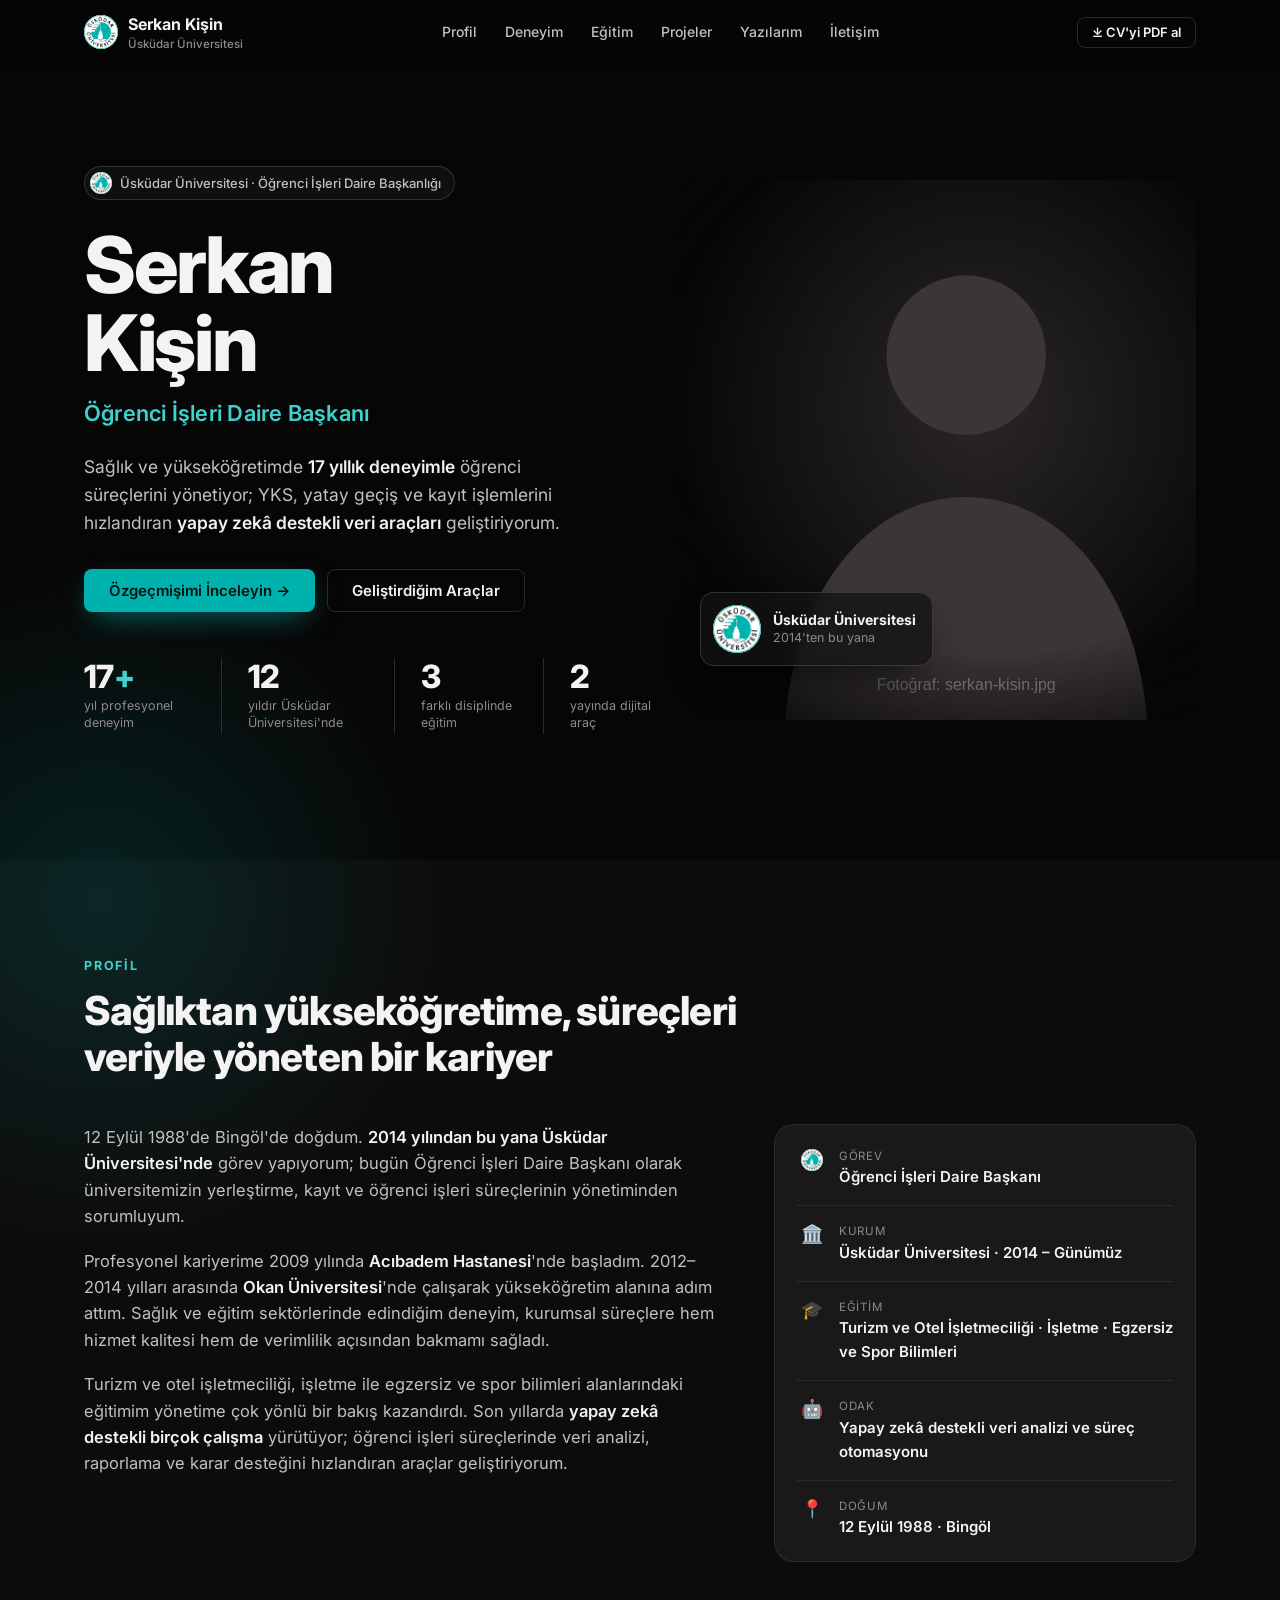
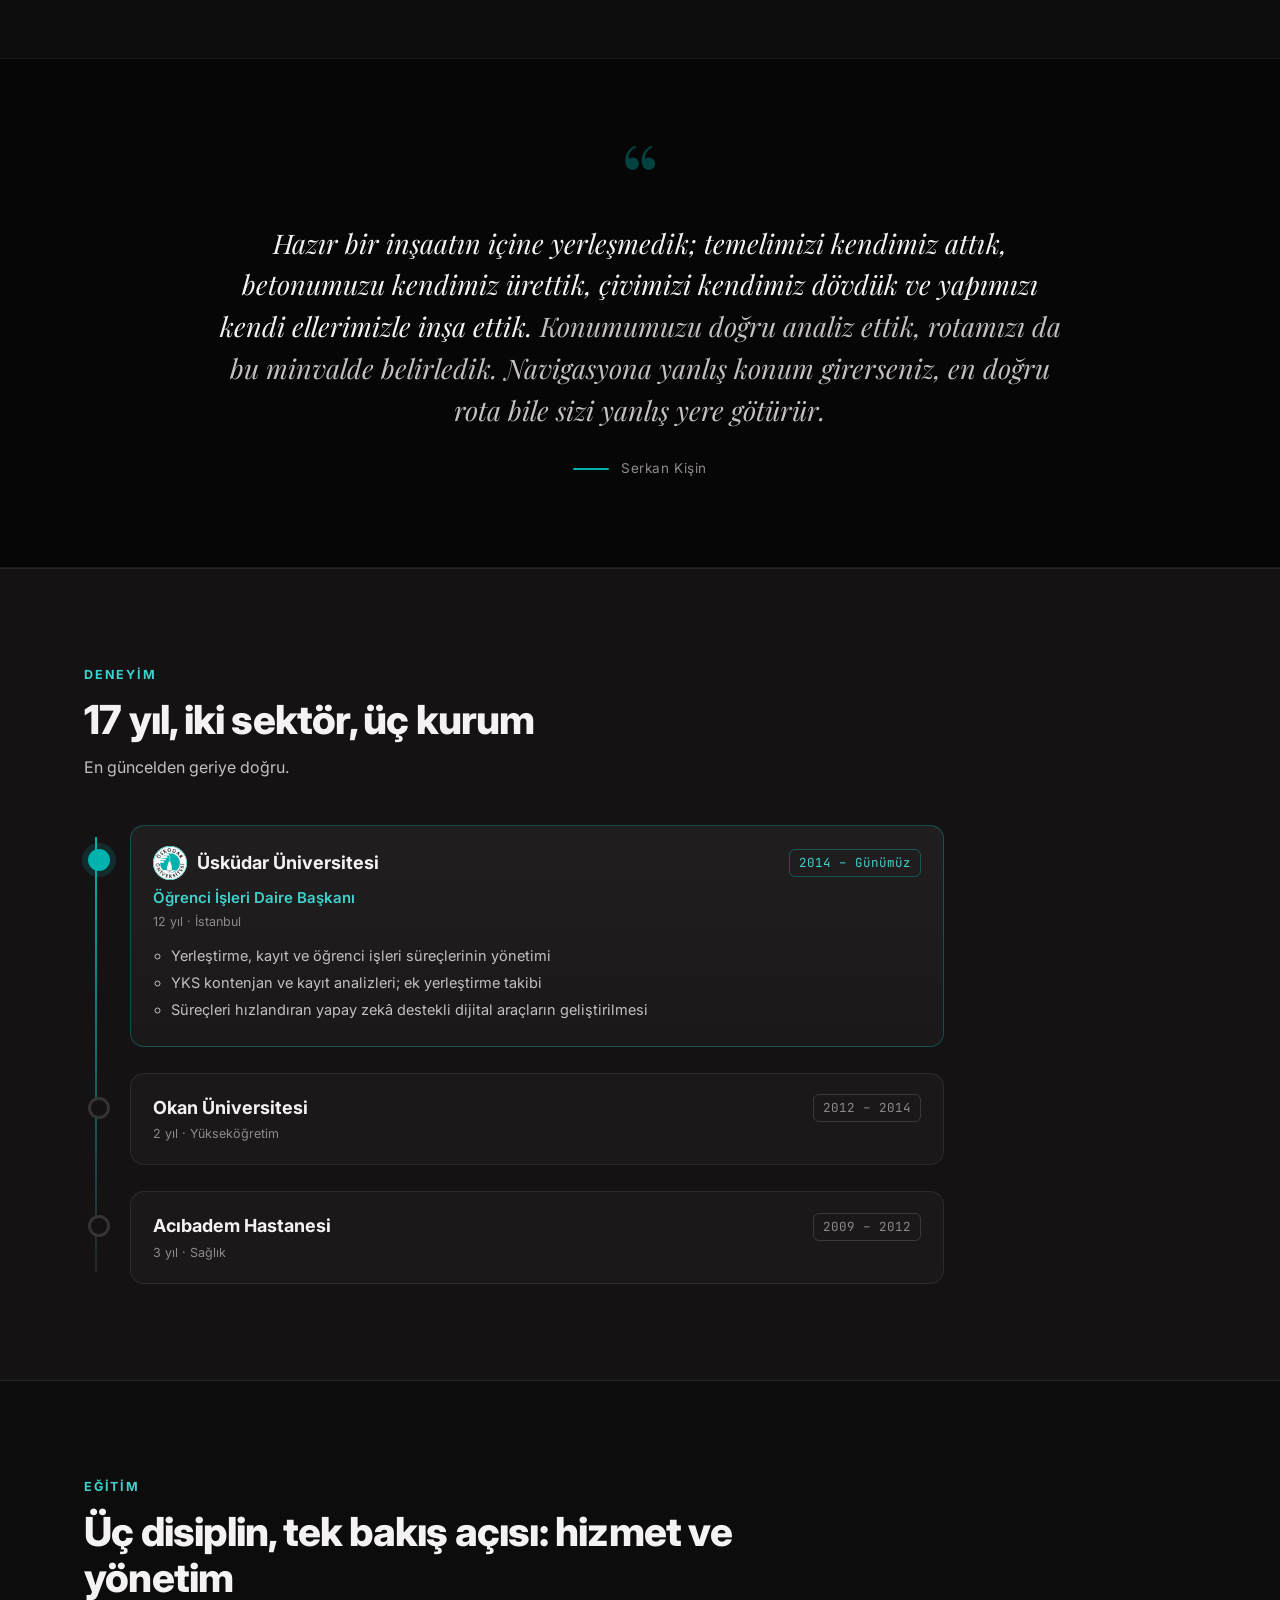
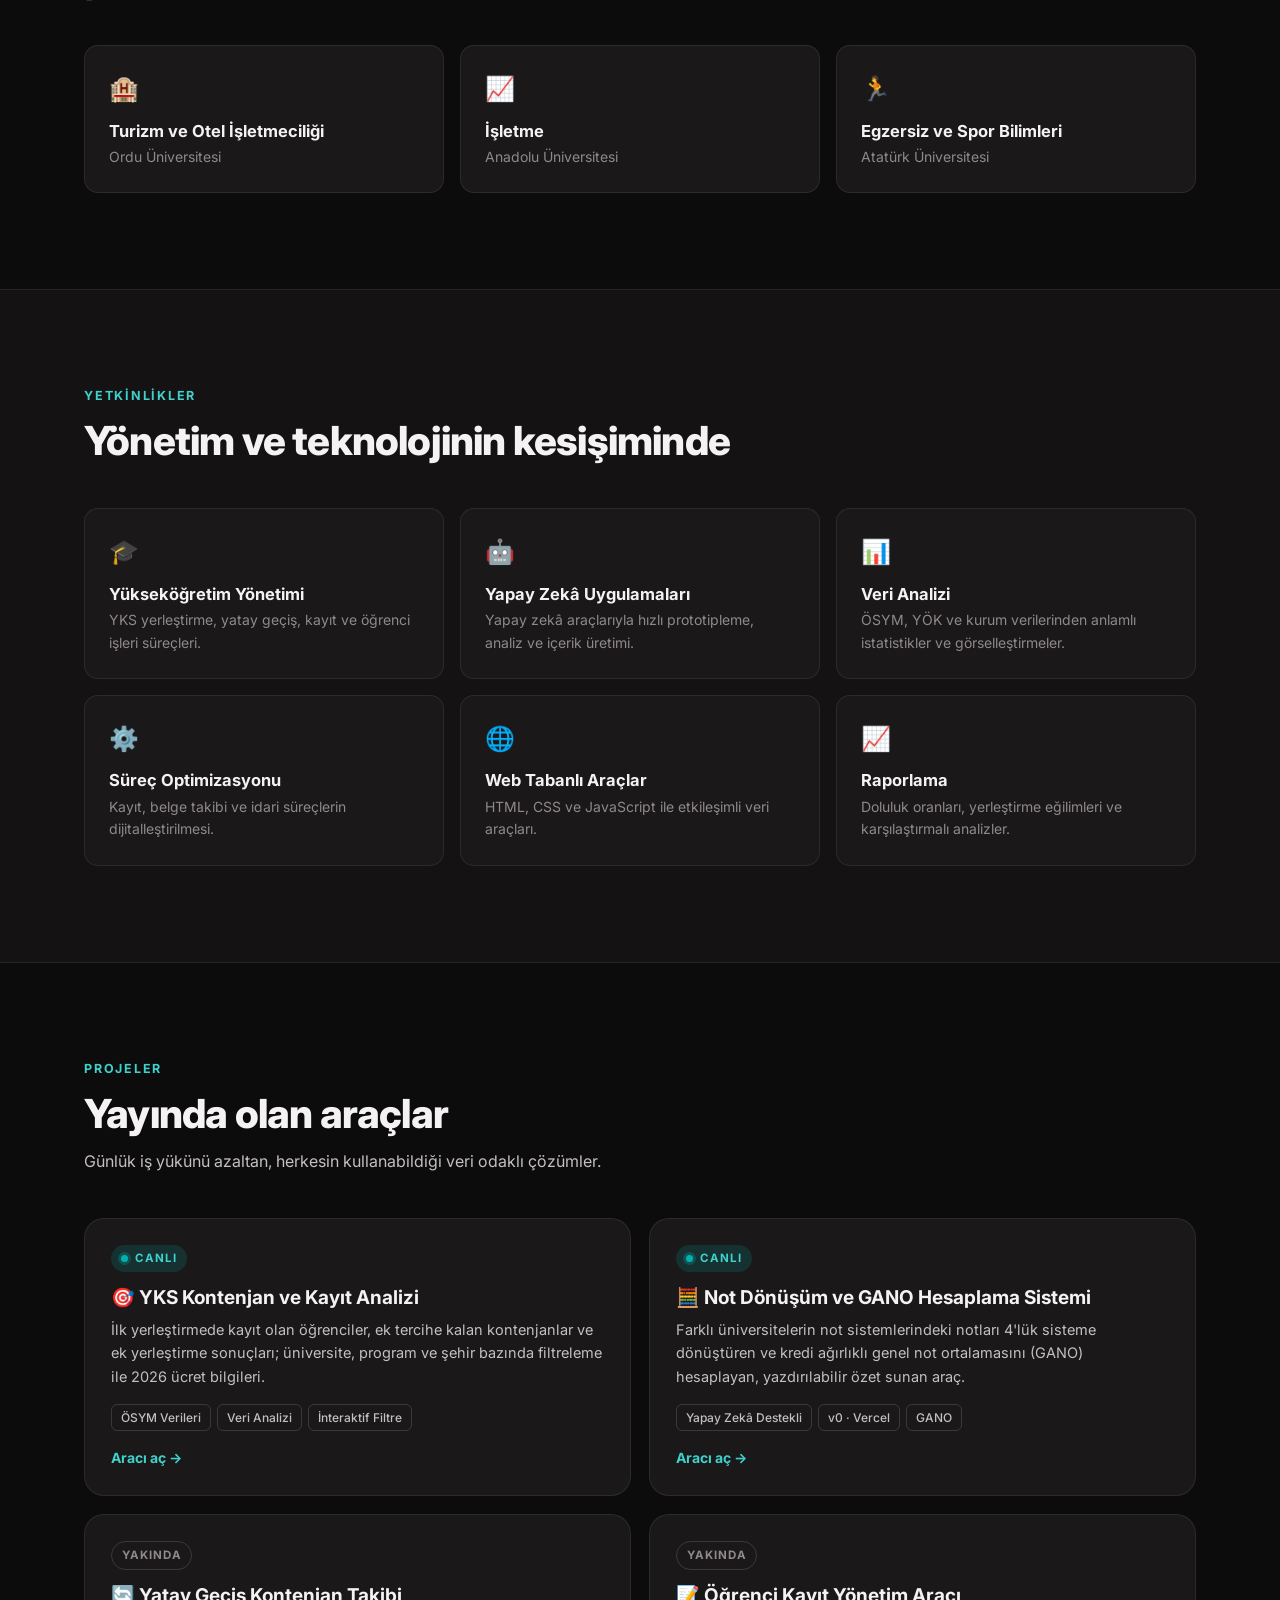
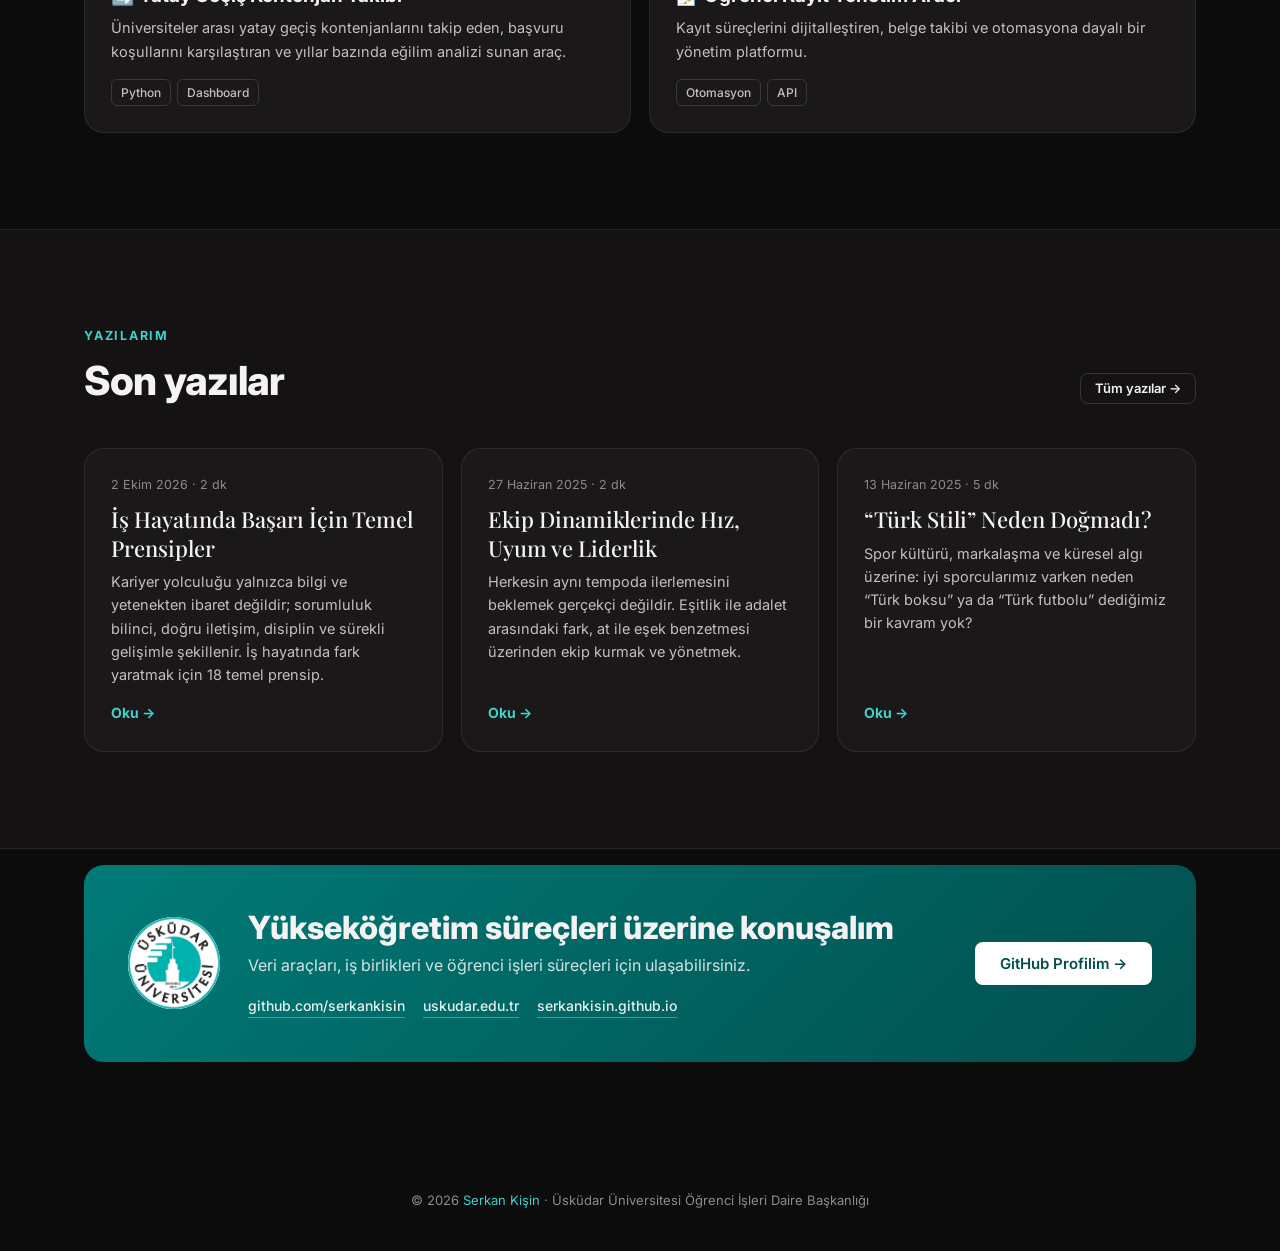
==== commit f09abe5a: "Fotoğrafa uygun koyu tasarım ve Yazılarım bölümü - Ana sayfa: koyu antrasit tema, portre alanı, söz " ====
--- a/index.html
+++ b/index.html
@@ -11,269 +11,290 @@
   <meta property="og:description" content="17 yıllık deneyim · Yükseköğretim süreçleri için yapay zekâ destekli veri araçları.">
   <meta property="og:type" content="profile">
   <meta property="og:url" content="https://serkankisin.github.io">
-  <meta property="og:image" content="https://serkankisin.github.io/uskudar-logo.gif">
-  <meta name="theme-color" content="#017b78">
+  <meta property="og:image" content="https://serkankisin.github.io/serkan-kisin.jpg">
+  <meta name="theme-color" content="#0b0a0a">
   <link rel="icon" href="uskudar-logo.gif">
+  <link rel="preload" as="image" href="serkan-kisin.jpg">
   <link rel="preconnect" href="https://fonts.googleapis.com">
   <link rel="preconnect" href="https://fonts.gstatic.com" crossorigin>
-  <link href="https://fonts.googleapis.com/css2?family=Inter:wght@400;500;600;700;800&family=JetBrains+Mono:wght@500&display=swap" rel="stylesheet">
+  <link href="https://fonts.googleapis.com/css2?family=Inter:wght@400;500;600;700;800&family=JetBrains+Mono:wght@500&family=Playfair+Display:ital,wght@0,500;1,400;1,500&display=swap" rel="stylesheet">
   <style>
-    /* Üsküdar Üniversitesi kurumsal renkleri (logodan ölçüldü):
-       turkuaz #00B2AD · koyu turkuaz #017B78 · antrasit #231F20 · beyaz */
+    /* Üsküdar Üniversitesi kurumsal renkleri: turkuaz #00B2AD · koyu turkuaz #017B78 · antrasit #231F20.
+       Koyu zemin, fotoğrafın siyah fonuyla kesintisiz birleşsin diye antrasitin derin tonundan türetildi. */
     :root {
+      --black: #070606;
+      --bg: #0d0c0c;
+      --bg-2: #141213;
+      --card: #1a1819;
+      --card-2: #211e1f;
+      --ink: #f4f2f2;
+      --ink-2: #c4bfc0;
+      --ink-3: #8f898b;
+      --line: rgba(255,255,255,.08);
+      --line-2: rgba(255,255,255,.14);
       --teal: #00b2ad;
+      --teal-text: #3fd1cb;          /* koyu zeminde okunur turkuaz */
       --teal-dark: #017b78;
-      --teal-deep: #015e5b;
-      --teal-50: #effaf9;
-      --teal-100: #d5f1ef;
-      --teal-200: #a9e3df;
-      --ink: #231f20;
-      --ink-2: #4a4546;
-      --ink-3: #6f6a6b;
-      --line: #e3ecec;
-      --paper: #ffffff;
-      --paper-2: #f6fafa;
+      --teal-glow: rgba(0,178,173,.16);
       --radius-sm: 8px;
       --radius-md: 14px;
       --radius-lg: 20px;
-      --shadow-sm: 0 1px 2px rgba(35,31,32,.06), 0 1px 1px rgba(35,31,32,.04);
-      --shadow-md: 0 10px 30px -12px rgba(1,94,91,.25);
     }
     * { box-sizing: border-box; margin: 0; padding: 0; }
-    html { scroll-behavior: smooth; scroll-padding-top: 76px; }
+    html { scroll-behavior: smooth; scroll-padding-top: 76px; background: var(--bg); }
     body {
       font-family: 'Inter', -apple-system, BlinkMacSystemFont, 'Segoe UI', sans-serif;
-      background: var(--paper);
+      background: var(--bg);
       color: var(--ink);
       line-height: 1.6;
       -webkit-font-smoothing: antialiased;
       overflow-x: hidden;
     }
     a { color: inherit; }
-    .container { max-width: 1120px; margin: 0 auto; padding: 0 24px; }
+    .container { max-width: 1160px; margin: 0 auto; padding: 0 24px; }
     section { position: relative; }
 
     /* ─── Navigation ─── */
     nav {
       position: fixed; inset: 0 0 auto 0; z-index: 100;
-      background: rgba(255,255,255,.88);
-      backdrop-filter: blur(14px) saturate(1.6);
-      -webkit-backdrop-filter: blur(14px) saturate(1.6);
+      background: rgba(7,6,6,.55);
+      backdrop-filter: blur(14px) saturate(1.4);
+      -webkit-backdrop-filter: blur(14px) saturate(1.4);
       border-bottom: 1px solid transparent;
-      transition: border-color .25s, box-shadow .25s;
-    }
-    nav.scrolled { border-color: var(--line); box-shadow: var(--shadow-sm); }
+      transition: background .25s, border-color .25s;
+    }
+    nav.scrolled { background: rgba(13,12,12,.9); border-color: var(--line); }
     .nav-inner { display: flex; align-items: center; justify-content: space-between; height: 64px; }
-    .brand { display: flex; align-items: center; gap: 10px; text-decoration: none; font-weight: 700; font-size: 17px; }
+    .brand { display: flex; align-items: center; gap: 10px; text-decoration: none; font-weight: 700; font-size: 16px; }
     .brand small { display: block; font-size: 11.5px; font-weight: 500; color: var(--ink-3); line-height: 1.2; }
     .nav-links { display: flex; gap: 28px; list-style: none; }
     .nav-links a { text-decoration: none; font-size: 14px; font-weight: 500; color: var(--ink-2); transition: color .2s; }
-    .nav-links a:hover { color: var(--teal-dark); }
+    .nav-links a:hover { color: var(--teal-text); }
 
     .btn {
       display: inline-flex; align-items: center; gap: 8px;
-      padding: 12px 22px; border-radius: var(--radius-sm);
+      padding: 13px 24px; border-radius: var(--radius-sm);
       font: 600 15px/1 'Inter', sans-serif; text-decoration: none; cursor: pointer;
-      border: 1.5px solid transparent;
-      transition: transform .15s, box-shadow .2s, background .2s, border-color .2s;
-    }
-    .btn:focus-visible { outline: 3px solid var(--teal-200); outline-offset: 2px; }
-    /* Tek belirgin eylem: koyu turkuaz dolgu (beyaz metinle yeterli kontrast) */
-    .btn-primary { background: var(--teal-dark); color: #fff; box-shadow: 0 6px 18px -8px rgba(1,123,120,.7); }
-    .btn-primary:hover { background: var(--teal-deep); transform: translateY(-1px); }
-    .btn-ghost { background: #fff; color: var(--ink); border-color: var(--line); }
-    .btn-ghost:hover { border-color: var(--teal); color: var(--teal-dark); }
+      border: 1.5px solid transparent; background: none; color: var(--ink);
+      transition: transform .15s, box-shadow .2s, background .2s, border-color .2s, color .2s;
+    }
+    .btn:focus-visible { outline: 3px solid var(--teal); outline-offset: 2px; }
+    /* Tek belirgin eylem */
+    .btn-primary { background: var(--teal); color: #041312; box-shadow: 0 10px 30px -10px rgba(0,178,173,.7); }
+    .btn-primary:hover { background: #19c7c1; transform: translateY(-1px); }
+    .btn-ghost { border-color: var(--line-2); color: var(--ink); }
+    .btn-ghost:hover { border-color: var(--teal); color: var(--teal-text); }
     .btn-sm { padding: 8px 14px; font-size: 13px; }
 
-    /* Üsküdar logosu rozeti */
-    .uni-mark { display: inline-flex; background: #fff; border-radius: 50%; flex-shrink: 0; box-shadow: 0 0 0 1px var(--line); }
+    .uni-mark { display: inline-flex; background: #fff; border-radius: 50%; flex-shrink: 0; }
     .uni-mark img { display: block; width: 100%; height: 100%; border-radius: 50%; }
     .uni-mark.xs { width: 22px; height: 22px; }
-    .uni-mark.sm { width: 36px; height: 36px; }
-    .uni-mark.md { width: 56px; height: 56px; }
-    .uni-mark.lg { width: 96px; height: 96px; }
-
-    /* ─── Hero ─── */
+    .uni-mark.sm { width: 34px; height: 34px; }
+    .uni-mark.md { width: 48px; height: 48px; }
+    .uni-mark.lg { width: 92px; height: 92px; }
+
+    /* ─── Hero: fotoğraf siyah fonla birleşir, metin solda (okuma yönü) ─── */
     .hero {
-      padding: 128px 0 72px;
-      background:
-        radial-gradient(900px 420px at 85% -10%, var(--teal-100), transparent 70%),
-        linear-gradient(var(--paper-2), var(--paper));
-      border-bottom: 1px solid var(--line);
-    }
-    .hero-grid { display: grid; grid-template-columns: 1.15fr .85fr; gap: 56px; align-items: center; }
+      background: var(--black);
+      min-height: min(100vh, 860px);
+      display: flex; align-items: center;
+      padding: 96px 0 56px;
+      overflow: hidden;
+    }
+    .hero::after { /* hafif turkuaz ışık: kurumsal renk, fotoğrafın sıcaklığını bozmadan */
+      content: ''; position: absolute; width: 760px; height: 760px; left: -280px; bottom: -380px;
+      background: radial-gradient(circle, var(--teal-glow), transparent 65%); pointer-events: none;
+    }
+    .hero-grid { position: relative; z-index: 1; display: grid; grid-template-columns: 1.05fr .95fr; gap: 24px; align-items: center; }
     .eyebrow {
       display: inline-flex; align-items: center; gap: 8px;
-      padding: 5px 12px 5px 5px; border-radius: 100px;
-      background: #fff; border: 1px solid var(--teal-200);
-      font-size: 13px; font-weight: 600; color: var(--teal-dark); margin-bottom: 22px;
-    }
-    .hero h1 { font-size: clamp(38px, 5.2vw, 58px); font-weight: 800; line-height: 1.05; letter-spacing: -.02em; margin-bottom: 10px; }
-    .hero .role { font-size: clamp(18px, 2.2vw, 22px); font-weight: 600; color: var(--teal-dark); margin-bottom: 18px; }
-    .hero .pitch { font-size: 17px; color: var(--ink-2); max-width: 540px; margin-bottom: 30px; }
-    .hero .pitch strong { color: var(--ink); }
+      padding: 5px 13px 5px 5px; border-radius: 100px;
+      background: rgba(255,255,255,.04); border: 1px solid var(--line-2);
+      font-size: 13px; font-weight: 500; color: var(--ink-2); margin-bottom: 26px;
+    }
+    .hero h1 { font-size: clamp(44px, 6.4vw, 78px); font-weight: 800; line-height: 1; letter-spacing: -.03em; margin-bottom: 14px; }
+    .hero .role { font-size: clamp(18px, 2.2vw, 22px); font-weight: 600; color: var(--teal-text); margin-bottom: 22px; letter-spacing: .01em; }
+    .hero .pitch { font-size: 17.5px; color: var(--ink-2); max-width: 520px; margin-bottom: 32px; }
+    .hero .pitch strong { color: var(--ink); font-weight: 600; }
     .hero-actions { display: flex; flex-wrap: wrap; gap: 12px; }
 
-    /* Somut rakamlar */
-    .proof { display: grid; grid-template-columns: repeat(4, 1fr); gap: 12px; margin-top: 44px; }
-    .proof div { background: #fff; border: 1px solid var(--line); border-radius: var(--radius-md); padding: 14px 16px; }
-    .proof b { display: block; font-size: 28px; font-weight: 800; letter-spacing: -.02em; color: var(--teal-dark); line-height: 1.1; }
-    .proof span { font-size: 12.5px; color: var(--ink-3); line-height: 1.35; display: block; margin-top: 4px; }
-
-    /* Kimlik kartı */
-    .id-card {
-      background: #fff; border: 1px solid var(--line); border-radius: var(--radius-lg);
-      box-shadow: var(--shadow-md); overflow: hidden;
-    }
-    .id-card .band { height: 8px; background: linear-gradient(90deg, var(--teal), var(--teal-dark)); }
-    .id-card .body { padding: 26px; }
-    .id-head { display: flex; align-items: center; gap: 16px; padding-bottom: 20px; border-bottom: 1px solid var(--line); margin-bottom: 18px; }
-    .id-head h2 { font-size: 20px; font-weight: 700; line-height: 1.2; }
-    .id-head p { font-size: 13.5px; color: var(--ink-3); }
-    .id-rows { list-style: none; display: grid; gap: 12px; }
-    .id-rows li { display: grid; grid-template-columns: 26px 1fr; gap: 10px; align-items: start; font-size: 14px; }
-    .id-rows .ic { font-size: 16px; line-height: 1.4; text-align: center; }
-    .id-rows .k { font-size: 11.5px; color: var(--ink-3); text-transform: uppercase; letter-spacing: .06em; display: block; }
-    .id-rows .v { font-weight: 600; }
-    .tags { display: flex; flex-wrap: wrap; gap: 6px; margin-top: 20px; }
-    .tag { font-size: 12px; font-weight: 600; padding: 4px 10px; border-radius: 100px; background: var(--teal-50); color: var(--teal-dark); border: 1px solid var(--teal-100); }
-
-    /* ─── Section heads ─── */
-    .sec { padding: 88px 0; }
-    .sec.alt { background: var(--paper-2); border-top: 1px solid var(--line); border-bottom: 1px solid var(--line); }
+    .proof { display: grid; grid-template-columns: repeat(4, auto); justify-content: start; gap: 0; margin-top: 46px; }
+    .proof div { padding: 2px 26px 2px 0; margin-right: 26px; border-right: 1px solid var(--line-2); }
+    .proof div:last-child { border-right: none; margin-right: 0; padding-right: 0; }
+    .proof b { display: block; font-size: 32px; font-weight: 800; letter-spacing: -.02em; line-height: 1.05; }
+    .proof b em { font-style: normal; color: var(--teal-text); }
+    .proof span { font-size: 12.5px; color: var(--ink-3); line-height: 1.35; display: block; margin-top: 4px; max-width: 120px; }
+
+    .portrait { position: relative; justify-self: end; width: 100%; max-width: 520px; aspect-ratio: 972 / 1017; }
+    .portrait img.photo {
+      width: 100%; height: 100%; object-fit: cover; display: block;
+      /* kenarlar siyaha erir: çerçevesiz, sahnedeymiş gibi */
+      -webkit-mask-image: radial-gradient(120% 95% at 62% 38%, #000 52%, transparent 80%);
+              mask-image: radial-gradient(120% 95% at 62% 38%, #000 52%, transparent 80%);
+    }
+    .portrait-badge {
+      position: absolute; left: 4%; bottom: 10%;
+      display: flex; align-items: center; gap: 12px;
+      padding: 12px 16px 12px 12px; border-radius: var(--radius-md);
+      background: rgba(20,18,19,.78); border: 1px solid var(--line-2);
+      backdrop-filter: blur(10px); -webkit-backdrop-filter: blur(10px);
+      box-shadow: 0 18px 40px -16px rgba(0,0,0,.8);
+    }
+    .portrait-badge b { display: block; font-size: 14px; font-weight: 700; line-height: 1.25; }
+    .portrait-badge span { display: block; font-size: 12.5px; color: var(--ink-3); }
+
+    /* ─── Sections ─── */
+    .sec { padding: 96px 0; }
+    .sec.alt { background: var(--bg-2); border-top: 1px solid var(--line); border-bottom: 1px solid var(--line); }
     .sec-head { max-width: 680px; margin-bottom: 44px; }
-    .sec-head.center { text-align: center; margin-left: auto; margin-right: auto; }
-    .kicker { font-size: 12.5px; font-weight: 700; letter-spacing: .12em; text-transform: uppercase; color: var(--teal); margin-bottom: 10px; }
-    .sec-head h2 { font-size: clamp(28px, 3.6vw, 38px); font-weight: 800; letter-spacing: -.015em; line-height: 1.15; margin-bottom: 12px; }
+    .kicker { font-size: 12.5px; font-weight: 700; letter-spacing: .14em; text-transform: uppercase; color: var(--teal-text); margin-bottom: 12px; }
+    .sec-head h2 { font-size: clamp(28px, 3.6vw, 40px); font-weight: 800; letter-spacing: -.02em; line-height: 1.15; margin-bottom: 12px; }
     .sec-head p { font-size: 16px; color: var(--ink-2); }
 
-    /* ─── Profil ─── */
-    .profile-grid { display: grid; grid-template-columns: 1.2fr .8fr; gap: 48px; align-items: start; }
-    .profile-text p { font-size: 16px; color: var(--ink-2); margin-bottom: 16px; }
-    .profile-text p strong { color: var(--ink); }
-    .quote {
-      border-left: 4px solid var(--teal); background: var(--teal-50);
-      padding: 18px 20px; border-radius: 0 var(--radius-md) var(--radius-md) 0;
-      font-size: 17px; font-weight: 600; color: var(--teal-deep); line-height: 1.5; margin-top: 8px;
-    }
-    .highlights { list-style: none; display: grid; gap: 12px; }
-    .highlights li { display: flex; gap: 14px; align-items: flex-start; background: #fff; border: 1px solid var(--line); border-radius: var(--radius-md); padding: 16px; }
-    .highlights .ic { width: 38px; height: 38px; border-radius: 10px; background: var(--teal-50); display: flex; align-items: center; justify-content: center; font-size: 18px; flex-shrink: 0; }
-    .highlights h4 { font-size: 15px; font-weight: 700; }
-    .highlights p { font-size: 13.5px; color: var(--ink-3); }
-
-    /* ─── Deneyim ─── */
-    .timeline { list-style: none; position: relative; max-width: 820px; }
-    .timeline::before { content: ''; position: absolute; left: 11px; top: 10px; bottom: 10px; width: 2px; background: linear-gradient(var(--teal), var(--line)); }
-    .timeline > li { position: relative; padding: 0 0 28px 44px; }
+    /* Profil */
+    .profile-grid { display: grid; grid-template-columns: 1.2fr .8fr; gap: 56px; align-items: start; }
+    .profile-text p { font-size: 16.5px; color: var(--ink-2); margin-bottom: 18px; }
+    .profile-text p strong { color: var(--ink); font-weight: 600; }
+    .facts { list-style: none; display: grid; gap: 0; background: var(--card); border: 1px solid var(--line); border-radius: var(--radius-lg); padding: 6px 22px; }
+    .facts li { display: grid; grid-template-columns: 30px 1fr; gap: 12px; padding: 16px 0; border-bottom: 1px solid var(--line); align-items: start; }
+    .facts li:last-child { border-bottom: none; }
+    .facts .ic { font-size: 18px; line-height: 1.3; text-align: center; }
+    .facts .k { display: block; font-size: 11.5px; text-transform: uppercase; letter-spacing: .08em; color: var(--ink-3); }
+    .facts .v { display: block; font-size: 15px; font-weight: 600; }
+
+    /* Söz: dikkat çeker ama sırıtmaz — büyük, ince, düşük kontrastlı italik; tek turkuaz çizgi */
+    .manifesto { padding: 88px 0; background: var(--black); border-top: 1px solid var(--line); border-bottom: 1px solid var(--line); }
+    .manifesto figure { max-width: 860px; margin: 0 auto; text-align: center; position: relative; }
+    .manifesto figure::before {
+      content: '“'; display: block; font-family: 'Playfair Display', Georgia, serif; font-size: 96px; line-height: .6;
+      color: var(--teal); opacity: .35; margin-bottom: 18px;
+    }
+    .manifesto blockquote {
+      font-family: 'Playfair Display', Georgia, serif; font-style: italic; font-weight: 400;
+      font-size: clamp(20px, 2.4vw, 27px); line-height: 1.55; color: var(--ink-2);
+    }
+    .manifesto blockquote .lead { color: var(--ink); }
+    .manifesto figcaption { margin-top: 26px; display: inline-flex; align-items: center; gap: 12px; font-size: 13.5px; color: var(--ink-3); letter-spacing: .04em; }
+    .manifesto figcaption::before { content: ''; width: 36px; height: 2px; background: var(--teal); border-radius: 2px; }
+
+    /* Deneyim */
+    .timeline { list-style: none; position: relative; max-width: 860px; }
+    .timeline::before { content: ''; position: absolute; left: 11px; top: 12px; bottom: 12px; width: 2px; background: linear-gradient(var(--teal), var(--line)); }
+    .timeline > li { position: relative; padding: 0 0 26px 46px; }
     .timeline > li:last-child { padding-bottom: 0; }
-    .timeline > li::before {
-      content: ''; position: absolute; left: 4px; top: 22px; width: 16px; height: 16px; border-radius: 50%;
-      background: #fff; border: 3px solid var(--teal-200);
-    }
-    .timeline > li.current::before { border-color: var(--teal); background: var(--teal); box-shadow: 0 0 0 5px var(--teal-100); }
-    .job { background: #fff; border: 1px solid var(--line); border-radius: var(--radius-md); padding: 18px 20px; }
-    .timeline > li.current .job { border-color: var(--teal-200); box-shadow: var(--shadow-md); }
+    .timeline > li::before { content: ''; position: absolute; left: 4px; top: 24px; width: 16px; height: 16px; border-radius: 50%; background: var(--bg-2); border: 3px solid var(--line-2); }
+    .timeline > li.current::before { border-color: var(--teal); background: var(--teal); box-shadow: 0 0 0 6px var(--teal-glow); }
+    .job { background: var(--card); border: 1px solid var(--line); border-radius: var(--radius-md); padding: 20px 22px; }
+    .timeline > li.current .job { border-color: rgba(0,178,173,.35); background: linear-gradient(180deg, var(--card-2), var(--card)); }
     .job-top { display: flex; flex-wrap: wrap; align-items: center; justify-content: space-between; gap: 8px; }
     .job .org { display: flex; align-items: center; gap: 10px; font-size: 18px; font-weight: 700; }
-    .period { font-family: 'JetBrains Mono', monospace; font-size: 12.5px; font-weight: 500; color: var(--ink-3); background: var(--paper-2); border: 1px solid var(--line); padding: 3px 9px; border-radius: 6px; }
-    .current .period { color: var(--teal-dark); background: var(--teal-50); border-color: var(--teal-100); }
-    .job .title { font-size: 15px; font-weight: 600; color: var(--teal-dark); margin-top: 4px; }
-    .job ul { margin: 10px 0 0 18px; color: var(--ink-2); font-size: 14.5px; }
+    .period { font-family: 'JetBrains Mono', monospace; font-size: 12.5px; color: var(--ink-3); border: 1px solid var(--line-2); padding: 3px 9px; border-radius: 6px; }
+    .current .period { color: var(--teal-text); border-color: rgba(0,178,173,.4); }
+    .job .title { font-size: 15px; font-weight: 600; color: var(--teal-text); margin-top: 6px; }
+    .dur { font-size: 12.5px; color: var(--ink-3); margin-top: 2px; }
+    .job ul { margin: 12px 0 0 18px; color: var(--ink-2); font-size: 14.5px; }
     .job ul li { margin-bottom: 4px; }
-    .dur { font-size: 12.5px; color: var(--ink-3); margin-top: 4px; }
-
-    /* ─── Eğitim ─── */
-    .edu-grid { display: grid; grid-template-columns: repeat(3, 1fr); gap: 16px; }
-    .edu { background: #fff; border: 1px solid var(--line); border-radius: var(--radius-md); padding: 22px; transition: border-color .2s, transform .2s; }
-    .edu:hover { border-color: var(--teal-200); transform: translateY(-2px); }
-    .edu .ic { font-size: 26px; margin-bottom: 12px; }
-    .edu h4 { font-size: 17px; font-weight: 700; line-height: 1.3; }
-    .edu p { font-size: 14px; color: var(--ink-3); margin-top: 4px; }
-
-    /* ─── Yetkinlikler ─── */
-    .skills-grid { display: grid; grid-template-columns: repeat(3, 1fr); gap: 16px; }
-    .skill { background: #fff; border: 1px solid var(--line); border-radius: var(--radius-md); padding: 22px; }
-    .skill .ic { font-size: 24px; margin-bottom: 10px; }
-    .skill h4 { font-size: 16px; font-weight: 700; margin-bottom: 4px; }
-    .skill p { font-size: 13.5px; color: var(--ink-3); }
-
-    /* ─── Projeler ─── */
+
+    /* Eğitim · Yetkinlikler */
+    .grid-3 { display: grid; grid-template-columns: repeat(3, 1fr); gap: 16px; }
+    .tile { background: var(--card); border: 1px solid var(--line); border-radius: var(--radius-md); padding: 24px; transition: border-color .2s, transform .2s; }
+    .tile:hover { border-color: rgba(0,178,173,.4); transform: translateY(-2px); }
+    .tile .ic { font-size: 24px; margin-bottom: 12px; }
+    .tile h4 { font-size: 16.5px; font-weight: 700; line-height: 1.3; }
+    .tile p { font-size: 14px; color: var(--ink-3); margin-top: 4px; }
+
+    /* Projeler */
     .projects-grid { display: grid; grid-template-columns: 1fr 1fr; gap: 18px; }
-    .project {
-      display: flex; flex-direction: column; background: #fff; border: 1px solid var(--line);
-      border-radius: var(--radius-lg); padding: 26px; text-decoration: none; color: inherit;
-      transition: border-color .2s, transform .2s, box-shadow .2s;
-    }
-    a.project:hover { border-color: var(--teal); transform: translateY(-3px); box-shadow: var(--shadow-md); }
-    .project .status { align-self: flex-start; display: inline-flex; align-items: center; gap: 6px; font-size: 11.5px; font-weight: 700; letter-spacing: .06em; text-transform: uppercase; padding: 4px 10px; border-radius: 100px; margin-bottom: 14px; }
-    .status.live { color: var(--teal-dark); background: var(--teal-50); border: 1px solid var(--teal-100); }
-    .status.live::before { content: ''; width: 7px; height: 7px; border-radius: 50%; background: var(--teal); box-shadow: 0 0 0 3px var(--teal-100); }
-    .status.soon { color: var(--ink-3); background: var(--paper-2); border: 1px solid var(--line); }
+    .project { display: flex; flex-direction: column; background: var(--card); border: 1px solid var(--line); border-radius: var(--radius-lg); padding: 26px; text-decoration: none; color: inherit; transition: border-color .2s, transform .2s, box-shadow .2s; }
+    a.project:hover { border-color: var(--teal); transform: translateY(-3px); box-shadow: 0 20px 40px -24px rgba(0,178,173,.6); }
+    .status { align-self: flex-start; display: inline-flex; align-items: center; gap: 7px; font-size: 11.5px; font-weight: 700; letter-spacing: .08em; text-transform: uppercase; padding: 4px 10px; border-radius: 100px; margin-bottom: 14px; }
+    .status.live { color: var(--teal-text); background: var(--teal-glow); }
+    .status.live::before { content: ''; width: 7px; height: 7px; border-radius: 50%; background: var(--teal); box-shadow: 0 0 0 3px rgba(0,178,173,.25); }
+    .status.soon { color: var(--ink-3); border: 1px solid var(--line-2); }
     .project h3 { font-size: 19px; font-weight: 700; line-height: 1.3; margin-bottom: 8px; }
     .project p { font-size: 14.5px; color: var(--ink-2); flex: 1; }
-    .project .tech { display: flex; flex-wrap: wrap; gap: 6px; margin-top: 16px; }
-    .project .tech span { font-size: 12px; font-weight: 500; padding: 3px 9px; border-radius: 6px; background: var(--paper-2); color: var(--ink-2); border: 1px solid var(--line); }
-    .project .go { margin-top: 16px; font-size: 14px; font-weight: 700; color: var(--teal-dark); }
-    .project.muted { opacity: .75; }
-
-    /* ─── İletişim / kapanış ─── */
+    .tech { display: flex; flex-wrap: wrap; gap: 6px; margin-top: 16px; }
+    .tech span { font-size: 12px; font-weight: 500; padding: 3px 9px; border-radius: 6px; color: var(--ink-2); border: 1px solid var(--line-2); }
+    .go { margin-top: 16px; font-size: 14px; font-weight: 700; color: var(--teal-text); }
+    .project.muted { opacity: .6; }
+
+    /* Son yazılar */
+    .writing-grid { display: grid; grid-template-columns: repeat(3, 1fr); gap: 18px; }
+    .writing { display: flex; flex-direction: column; background: var(--card); border: 1px solid var(--line); border-radius: var(--radius-lg); padding: 26px; text-decoration: none; transition: border-color .2s, transform .2s; }
+    .writing:hover { border-color: var(--teal); transform: translateY(-3px); }
+    .writing time { font-size: 12.5px; color: var(--ink-3); }
+    .writing h3 { font-family: 'Playfair Display', Georgia, serif; font-weight: 500; font-size: 22px; line-height: 1.3; margin: 10px 0 8px; }
+    .writing p { font-size: 14.5px; color: var(--ink-2); flex: 1; }
+    @media (max-width: 960px) { .writing-grid { grid-template-columns: 1fr; } }
+
+    /* Kapanış */
     .cta-band {
-      background: linear-gradient(135deg, var(--teal-dark), var(--teal-deep));
-      color: #fff; border-radius: var(--radius-lg); padding: 44px;
+      position: relative; overflow: hidden;
+      background: linear-gradient(135deg, var(--teal-dark), #014f4d);
+      border-radius: var(--radius-lg); padding: 44px;
       display: grid; grid-template-columns: auto 1fr auto; gap: 28px; align-items: center;
     }
     .cta-band h2 { font-size: clamp(24px, 3vw, 32px); font-weight: 800; line-height: 1.2; }
-    .cta-band p { color: rgba(255,255,255,.85); margin-top: 6px; }
-    .cta-band .btn-primary { background: #fff; color: var(--teal-deep); box-shadow: none; }
-    .cta-band .btn-primary:hover { background: var(--teal-50); }
+    .cta-band p { color: rgba(255,255,255,.82); margin-top: 6px; }
+    .cta-band .btn-primary { background: #fff; color: #014f4d; box-shadow: none; }
+    .cta-band .btn-primary:hover { background: #e9fbfa; }
     .contact-links { display: flex; flex-wrap: wrap; gap: 18px; margin-top: 16px; }
     .contact-links a { color: #fff; font-size: 14px; font-weight: 500; text-decoration: none; opacity: .9; border-bottom: 1px solid rgba(255,255,255,.35); }
     .contact-links a:hover { opacity: 1; border-color: #fff; }
 
     footer { padding: 32px 0 40px; text-align: center; font-size: 13px; color: var(--ink-3); }
-    footer a { color: var(--teal-dark); text-decoration: none; }
-
-    /* ─── Reveal ─── */
-    .reveal { opacity: 0; transform: translateY(18px); transition: opacity .55s ease-out, transform .55s ease-out; }
+    footer a { color: var(--teal-text); text-decoration: none; }
+
+    /* Reveal */
+    .reveal { opacity: 0; transform: translateY(18px); transition: opacity .6s ease-out, transform .6s ease-out; }
     .reveal.visible { opacity: 1; transform: none; }
+    .hero .fade { opacity: 0; animation: fadeUp .7s ease-out forwards; }
+    .hero .fade.d1 { animation-delay: .08s; } .hero .fade.d2 { animation-delay: .16s; } .hero .fade.d3 { animation-delay: .24s; } .hero .fade.d4 { animation-delay: .32s; }
+    .portrait { opacity: 0; animation: fadeIn 1.1s ease-out .1s forwards; }
+    @keyframes fadeUp { from { opacity: 0; transform: translateY(14px); } to { opacity: 1; transform: none; } }
+    @keyframes fadeIn { from { opacity: 0; } to { opacity: 1; } }
     @media (prefers-reduced-motion: reduce) {
       html { scroll-behavior: auto; }
-      .reveal { opacity: 1; transform: none; transition: none; }
-    }
-
-    /* ─── Responsive ─── */
+      .reveal, .hero .fade, .portrait { opacity: 1; transform: none; transition: none; animation: none; }
+    }
+
+    /* Responsive */
     @media (max-width: 960px) {
-      .hero-grid, .profile-grid { grid-template-columns: 1fr; gap: 36px; }
-      .proof { grid-template-columns: repeat(2, 1fr); }
-      .edu-grid, .skills-grid { grid-template-columns: 1fr 1fr; }
+      .hero { min-height: 0; padding: 76px 0 48px; }
+      .hero-grid { grid-template-columns: 1fr; gap: 8px; }
+      .portrait { order: -1; justify-self: center; max-width: 420px; margin-bottom: -40px; }
+      .portrait-badge { display: none; }
+      .proof { grid-template-columns: repeat(2, auto); row-gap: 18px; }
+      .proof div:nth-child(2) { border-right: none; margin-right: 0; }
+      .profile-grid { grid-template-columns: 1fr; gap: 32px; }
+      .grid-3 { grid-template-columns: 1fr 1fr; }
       .projects-grid { grid-template-columns: 1fr; }
-      .cta-band { grid-template-columns: 1fr; text-align: left; padding: 32px; }
+      .cta-band { grid-template-columns: 1fr; padding: 32px; }
       .cta-band .uni-mark { display: none; }
       .nav-links { display: none; }
     }
     @media (max-width: 560px) {
-      .edu-grid, .skills-grid { grid-template-columns: 1fr; }
-      .hero { padding-top: 104px; }
+      .grid-3 { grid-template-columns: 1fr; }
       .brand small { display: none; }
-    }
-
-    /* ─── Yazdır / PDF: tek sayfalık CV düzeni ─── */
+      .sec { padding: 72px 0; }
+    }
+
+    /* Yazdır / PDF: beyaz zeminli, mürekkep dostu CV */
     @media print {
       @page { size: A4; margin: 14mm; }
-      nav, .hero-actions, .cta-band .btn, .project .go, .reveal-hint, footer .noprint { display: none !important; }
-      body { font-size: 11pt; }
-      .reveal { opacity: 1 !important; transform: none !important; }
-      .hero { padding: 0 0 12px; background: none; border: none; }
-      .sec { padding: 14px 0; }
-      .sec.alt { background: none; border: none; }
+      :root { --bg: #fff; --bg-2: #fff; --black: #fff; --card: #fff; --card-2: #fff; --ink: #231f20; --ink-2: #3d393a; --ink-3: #6f6a6b; --line: #ddd; --line-2: #ccc; --teal-text: #017b78; }
+      html, body { background: #fff; }
+      nav, .hero-actions, .btn, .go, .portrait-badge, .hero::after { display: none !important; }
+      .reveal, .hero .fade, .portrait { opacity: 1 !important; transform: none !important; animation: none !important; }
+      .hero { min-height: 0; padding: 0 0 10px; }
+      .hero-grid { grid-template-columns: 1fr 180px; }
+      .portrait { max-width: 180px; }
+      .portrait img.photo { -webkit-mask-image: none; mask-image: none; border-radius: 12px; }
+      .sec, .manifesto { padding: 14px 0; }
       .sec-head { margin-bottom: 10px; }
-      .sec-head h2 { font-size: 16pt; }
       .sec-head p { display: none; }
-      .hero-grid, .profile-grid, .projects-grid { grid-template-columns: 1fr 1fr; gap: 16px; }
-      .proof { margin-top: 14px; }
-      .id-card, .job, .edu, .skill, .project, .highlights li { box-shadow: none !important; break-inside: avoid; }
-      a.project { transform: none !important; }
+      .manifesto blockquote { font-size: 13pt; }
+      .job, .tile, .project, .facts { break-inside: avoid; }
       .cta-band { background: none; color: var(--ink); border: 1px solid var(--line); padding: 14px; }
       .cta-band p, .contact-links a { color: var(--ink); }
       .contact-links a::after { content: ' (' attr(href) ')'; font-size: 9pt; color: var(--ink-3); }
@@ -293,58 +314,41 @@
       <li><a href="#deneyim">Deneyim</a></li>
       <li><a href="#egitim">Eğitim</a></li>
       <li><a href="#projeler">Projeler</a></li>
+      <li><a href="yazilar/">Yazılarım</a></li>
       <li><a href="#iletisim">İletişim</a></li>
     </ul>
     <button type="button" class="btn btn-ghost btn-sm" onclick="window.print()">⤓ CV'yi PDF al</button>
   </div>
 </nav>
 
-<!-- ─── Hero: ilk 5 saniyede kim, ne, neden ─── -->
+<!-- ─── Hero ─── -->
 <header class="hero" id="anasayfa">
   <div class="container hero-grid">
     <div>
-      <div class="eyebrow"><span class="uni-mark xs"><img src="uskudar-logo.gif" alt=""></span> Üsküdar Üniversitesi · Öğrenci İşleri Daire Başkanlığı</div>
-      <h1>Serkan Kişin</h1>
-      <div class="role">Öğrenci İşleri Daire Başkanı</div>
-      <p class="pitch">
-        Sağlık ve yükseköğretim sektörlerinde <strong>17 yıllık deneyimle</strong> öğrenci süreçlerini yönetiyor; YKS, yatay geçiş ve kayıt işlemlerini hızlandıran <strong>yapay zekâ destekli veri araçları</strong> geliştiriyorum.
+      <div class="eyebrow fade"><span class="uni-mark xs"><img src="uskudar-logo.gif" alt=""></span> Üsküdar Üniversitesi · Öğrenci İşleri Daire Başkanlığı</div>
+      <h1 class="fade d1">Serkan<br>Kişin</h1>
+      <div class="role fade d2">Öğrenci İşleri Daire Başkanı</div>
+      <p class="pitch fade d2">
+        Sağlık ve yükseköğretimde <strong>17 yıllık deneyimle</strong> öğrenci süreçlerini yönetiyor; YKS, yatay geçiş ve kayıt işlemlerini hızlandıran <strong>yapay zekâ destekli veri araçları</strong> geliştiriyorum.
       </p>
-      <div class="hero-actions">
+      <div class="hero-actions fade d3">
         <a href="#deneyim" class="btn btn-primary">Özgeçmişimi İnceleyin →</a>
         <a href="#projeler" class="btn btn-ghost">Geliştirdiğim Araçlar</a>
       </div>
-      <div class="proof">
-        <div><b>17+</b><span>yıl profesyonel deneyim</span></div>
+      <div class="proof fade d4">
+        <div><b>17<em>+</em></b><span>yıl profesyonel deneyim</span></div>
         <div><b>12</b><span>yıldır Üsküdar Üniversitesi'nde</span></div>
         <div><b>3</b><span>farklı disiplinde eğitim</span></div>
         <div><b>2</b><span>yayında dijital araç</span></div>
       </div>
     </div>
-
-    <aside class="id-card" aria-label="Kimlik kartı">
-      <div class="band"></div>
-      <div class="body">
-        <div class="id-head">
-          <span class="uni-mark md"><img src="uskudar-logo.gif" alt="Üsküdar Üniversitesi logosu"></span>
-          <div>
-            <h2>Serkan Kişin</h2>
-            <p>Öğrenci İşleri Daire Başkanı</p>
-          </div>
-        </div>
-        <ul class="id-rows">
-          <li><span class="ic">🏛️</span><div><span class="k">Kurum</span><span class="v">Üsküdar Üniversitesi · 2014'ten bu yana</span></div></li>
-          <li><span class="ic">🎓</span><div><span class="k">Eğitim</span><span class="v">Turizm ve Otel İşletmeciliği · İşletme · Egzersiz ve Spor Bilimleri</span></div></li>
-          <li><span class="ic">📍</span><div><span class="k">Doğum</span><span class="v">12 Eylül 1988 · Bingöl</span></div></li>
-          <li><span class="ic">🏙️</span><div><span class="k">Konum</span><span class="v">İstanbul, Türkiye</span></div></li>
-        </ul>
-        <div class="tags">
-          <span class="tag">Yükseköğretim Yönetimi</span>
-          <span class="tag">Yapay Zekâ</span>
-          <span class="tag">ÖSYM Verileri</span>
-          <span class="tag">Süreç Otomasyonu</span>
-        </div>
-      </div>
-    </aside>
+    <div class="portrait">
+      <img class="photo" src="serkan-kisin.jpg" alt="Serkan Kişin" width="972" height="1017" fetchpriority="high" onerror="this.onerror=null;this.src='portre-yer-tutucu.svg'">
+      <div class="portrait-badge">
+        <span class="uni-mark md"><img src="uskudar-logo.gif" alt="Üsküdar Üniversitesi logosu"></span>
+        <div><b>Üsküdar Üniversitesi</b><span>2014'ten bu yana</span></div>
+      </div>
+    </div>
   </div>
 </header>
 
@@ -366,15 +370,28 @@
         <p>
           Turizm ve otel işletmeciliği, işletme ile egzersiz ve spor bilimleri alanlarındaki eğitimim yönetime çok yönlü bir bakış kazandırdı. Son yıllarda <strong>yapay zekâ destekli birçok çalışma</strong> yürütüyor; öğrenci işleri süreçlerinde veri analizi, raporlama ve karar desteğini hızlandıran araçlar geliştiriyorum.
         </p>
-        <div class="quote">“Doğru veriyi doğru anda karar vericiye ulaştırmak, öğrenciye sunulan hizmetin kalitesini doğrudan belirler.”</div>
-      </div>
-      <ul class="highlights reveal">
-        <li><span class="ic">🏛️</span><div><h4>Kurumsal Liderlik</h4><p>Öğrenci İşleri Daire Başkanlığı'nın yönetimi</p></div></li>
-        <li><span class="ic">🤖</span><div><h4>Yapay Zekâ Destekli Çalışmalar</h4><p>Veri analizi, raporlama ve süreç otomasyonu</p></div></li>
-        <li><span class="ic">📊</span><div><h4>Veriye Dayalı Karar</h4><p>ÖSYM ve kurum verilerinden kontenjan ve kayıt analizleri</p></div></li>
-        <li><span class="ic">🤝</span><div><h4>Hizmet Odaklılık</h4><p>Sağlık sektöründen gelen hasta/öğrenci deneyimi bakışı</p></div></li>
+      </div>
+      <ul class="facts reveal">
+        <li><span class="ic"><span class="uni-mark xs" style="vertical-align:middle"><img src="uskudar-logo.gif" alt=""></span></span><div><span class="k">Görev</span><span class="v">Öğrenci İşleri Daire Başkanı</span></div></li>
+        <li><span class="ic">🏛️</span><div><span class="k">Kurum</span><span class="v">Üsküdar Üniversitesi · 2014 – Günümüz</span></div></li>
+        <li><span class="ic">🎓</span><div><span class="k">Eğitim</span><span class="v">Turizm ve Otel İşletmeciliği · İşletme · Egzersiz ve Spor Bilimleri</span></div></li>
+        <li><span class="ic">🤖</span><div><span class="k">Odak</span><span class="v">Yapay zekâ destekli veri analizi ve süreç otomasyonu</span></div></li>
+        <li><span class="ic">📍</span><div><span class="k">Doğum</span><span class="v">12 Eylül 1988 · Bingöl</span></div></li>
       </ul>
     </div>
+  </div>
+</section>
+
+<!-- ─── Söz ─── -->
+<section class="manifesto" aria-label="Söz">
+  <div class="container">
+    <figure class="reveal">
+      <blockquote>
+        <span class="lead">Hazır bir inşaatın içine yerleşmedik; temelimizi kendimiz attık, betonumuzu kendimiz ürettik, çivimizi kendimiz dövdük ve yapımızı kendi ellerimizle inşa ettik.</span>
+        Konumumuzu doğru analiz ettik, rotamızı da bu minvalde belirledik. Navigasyona yanlış konum girerseniz, en doğru rota bile sizi yanlış yere götürür.
+      </blockquote>
+      <figcaption>Serkan Kişin</figcaption>
+    </figure>
   </div>
 </section>
 
@@ -431,10 +448,10 @@
       <div class="kicker">Eğitim</div>
       <h2>Üç disiplin, tek bakış açısı: hizmet ve yönetim</h2>
     </div>
-    <div class="edu-grid">
-      <div class="edu reveal"><div class="ic">🏨</div><h4>Turizm ve Otel İşletmeciliği</h4><p>Ordu Üniversitesi</p></div>
-      <div class="edu reveal"><div class="ic">📈</div><h4>İşletme</h4><p>Anadolu Üniversitesi</p></div>
-      <div class="edu reveal"><div class="ic">🏃</div><h4>Egzersiz ve Spor Bilimleri</h4><p>Atatürk Üniversitesi</p></div>
+    <div class="grid-3">
+      <div class="tile reveal"><div class="ic">🏨</div><h4>Turizm ve Otel İşletmeciliği</h4><p>Ordu Üniversitesi</p></div>
+      <div class="tile reveal"><div class="ic">📈</div><h4>İşletme</h4><p>Anadolu Üniversitesi</p></div>
+      <div class="tile reveal"><div class="ic">🏃</div><h4>Egzersiz ve Spor Bilimleri</h4><p>Atatürk Üniversitesi</p></div>
     </div>
   </div>
 </section>
@@ -446,13 +463,13 @@
       <div class="kicker">Yetkinlikler</div>
       <h2>Yönetim ve teknolojinin kesişiminde</h2>
     </div>
-    <div class="skills-grid">
-      <div class="skill reveal"><div class="ic">🎓</div><h4>Yükseköğretim Yönetimi</h4><p>YKS yerleştirme, yatay geçiş, kayıt ve öğrenci işleri süreçleri.</p></div>
-      <div class="skill reveal"><div class="ic">🤖</div><h4>Yapay Zekâ Uygulamaları</h4><p>Yapay zekâ araçlarıyla hızlı prototipleme, analiz ve içerik üretimi.</p></div>
-      <div class="skill reveal"><div class="ic">📊</div><h4>Veri Analizi</h4><p>ÖSYM, YÖK ve kurum verilerinden anlamlı istatistikler ve görselleştirmeler.</p></div>
-      <div class="skill reveal"><div class="ic">⚙️</div><h4>Süreç Optimizasyonu</h4><p>Kayıt, belge takibi ve idari süreçlerin dijitalleştirilmesi.</p></div>
-      <div class="skill reveal"><div class="ic">🌐</div><h4>Web Tabanlı Araçlar</h4><p>HTML, CSS ve JavaScript ile etkileşimli veri araçları.</p></div>
-      <div class="skill reveal"><div class="ic">📈</div><h4>Raporlama</h4><p>Doluluk oranları, yerleştirme eğilimleri ve karşılaştırmalı analizler.</p></div>
+    <div class="grid-3">
+      <div class="tile reveal"><div class="ic">🎓</div><h4>Yükseköğretim Yönetimi</h4><p>YKS yerleştirme, yatay geçiş, kayıt ve öğrenci işleri süreçleri.</p></div>
+      <div class="tile reveal"><div class="ic">🤖</div><h4>Yapay Zekâ Uygulamaları</h4><p>Yapay zekâ araçlarıyla hızlı prototipleme, analiz ve içerik üretimi.</p></div>
+      <div class="tile reveal"><div class="ic">📊</div><h4>Veri Analizi</h4><p>ÖSYM, YÖK ve kurum verilerinden anlamlı istatistikler ve görselleştirmeler.</p></div>
+      <div class="tile reveal"><div class="ic">⚙️</div><h4>Süreç Optimizasyonu</h4><p>Kayıt, belge takibi ve idari süreçlerin dijitalleştirilmesi.</p></div>
+      <div class="tile reveal"><div class="ic">🌐</div><h4>Web Tabanlı Araçlar</h4><p>HTML, CSS ve JavaScript ile etkileşimli veri araçları.</p></div>
+      <div class="tile reveal"><div class="ic">📈</div><h4>Raporlama</h4><p>Doluluk oranları, yerleştirme eğilimleri ve karşılaştırmalı analizler.</p></div>
     </div>
   </div>
 </section>
@@ -496,8 +513,22 @@
   </div>
 </section>
 
-<!-- ─── İletişim: güçlü kapanış ─── -->
-<section class="sec" id="iletisim" style="padding-top:24px;">
+<!-- ─── Son yazılar (yazı yoksa gizli) ─── -->
+<section class="sec alt" id="yazilar" hidden>
+  <div class="container">
+    <div class="sec-head reveal" style="display:flex;justify-content:space-between;align-items:end;gap:20px;max-width:none;flex-wrap:wrap;">
+      <div>
+        <div class="kicker">Yazılarım</div>
+        <h2 style="margin:0">Son yazılar</h2>
+      </div>
+      <a href="yazilar/" class="btn btn-ghost btn-sm">Tüm yazılar →</a>
+    </div>
+    <div class="writing-grid" id="writing-grid"></div>
+  </div>
+</section>
+
+<!-- ─── İletişim ─── -->
+<section class="sec" id="iletisim" style="padding-top:16px;">
   <div class="container">
     <div class="cta-band reveal">
       <span class="uni-mark lg"><img src="uskudar-logo.gif" alt="Üsküdar Üniversitesi logosu"></span>
@@ -530,8 +561,26 @@
 window.addEventListener('scroll', onScroll, { passive: true });
 onScroll();
 
-// Yazdırırken tüm bölümler görünür olsun
 window.addEventListener('beforeprint', () => document.querySelectorAll('.reveal').forEach(el => el.classList.add('visible')));
+
+// Son yazılar: yazilar/yazilar.json'daki en yeni 3 yazı
+(() => {
+  const AYLAR = ['Ocak','Şubat','Mart','Nisan','Mayıs','Haziran','Temmuz','Ağustos','Eylül','Ekim','Kasım','Aralık'];
+  const tarih = (s) => { const [y, m, d] = s.split('-').map(Number); return `${d} ${AYLAR[m - 1]} ${y}`; };
+  const esc = (s) => String(s ?? '').replace(/[&<>"']/g, (c) => ({ '&': '&amp;', '<': '&lt;', '>': '&gt;', '"': '&quot;', "'": '&#39;' }[c]));
+  fetch('yazilar/yazilar.json', { cache: 'no-cache' }).then((r) => r.json()).catch(() => []).then((list) => {
+    list = (list || []).filter((p) => !p.taslak).sort((a, b) => b.tarih.localeCompare(a.tarih)).slice(0, 3);
+    if (!list.length) return;
+    document.getElementById('writing-grid').innerHTML = list.map((p) => `
+      <a class="writing" href="yazilar/${esc(p.slug)}.html">
+        <time datetime="${esc(p.tarih)}">${tarih(p.tarih)} · ${p.dakika} dk</time>
+        <h3>${esc(p.baslik)}</h3>
+        <p>${esc(p.ozet)}</p>
+        <span class="go">Oku →</span>
+      </a>`).join('');
+    document.getElementById('yazilar').hidden = false;
+  });
+})();
 </script>
 </body>
 </html>
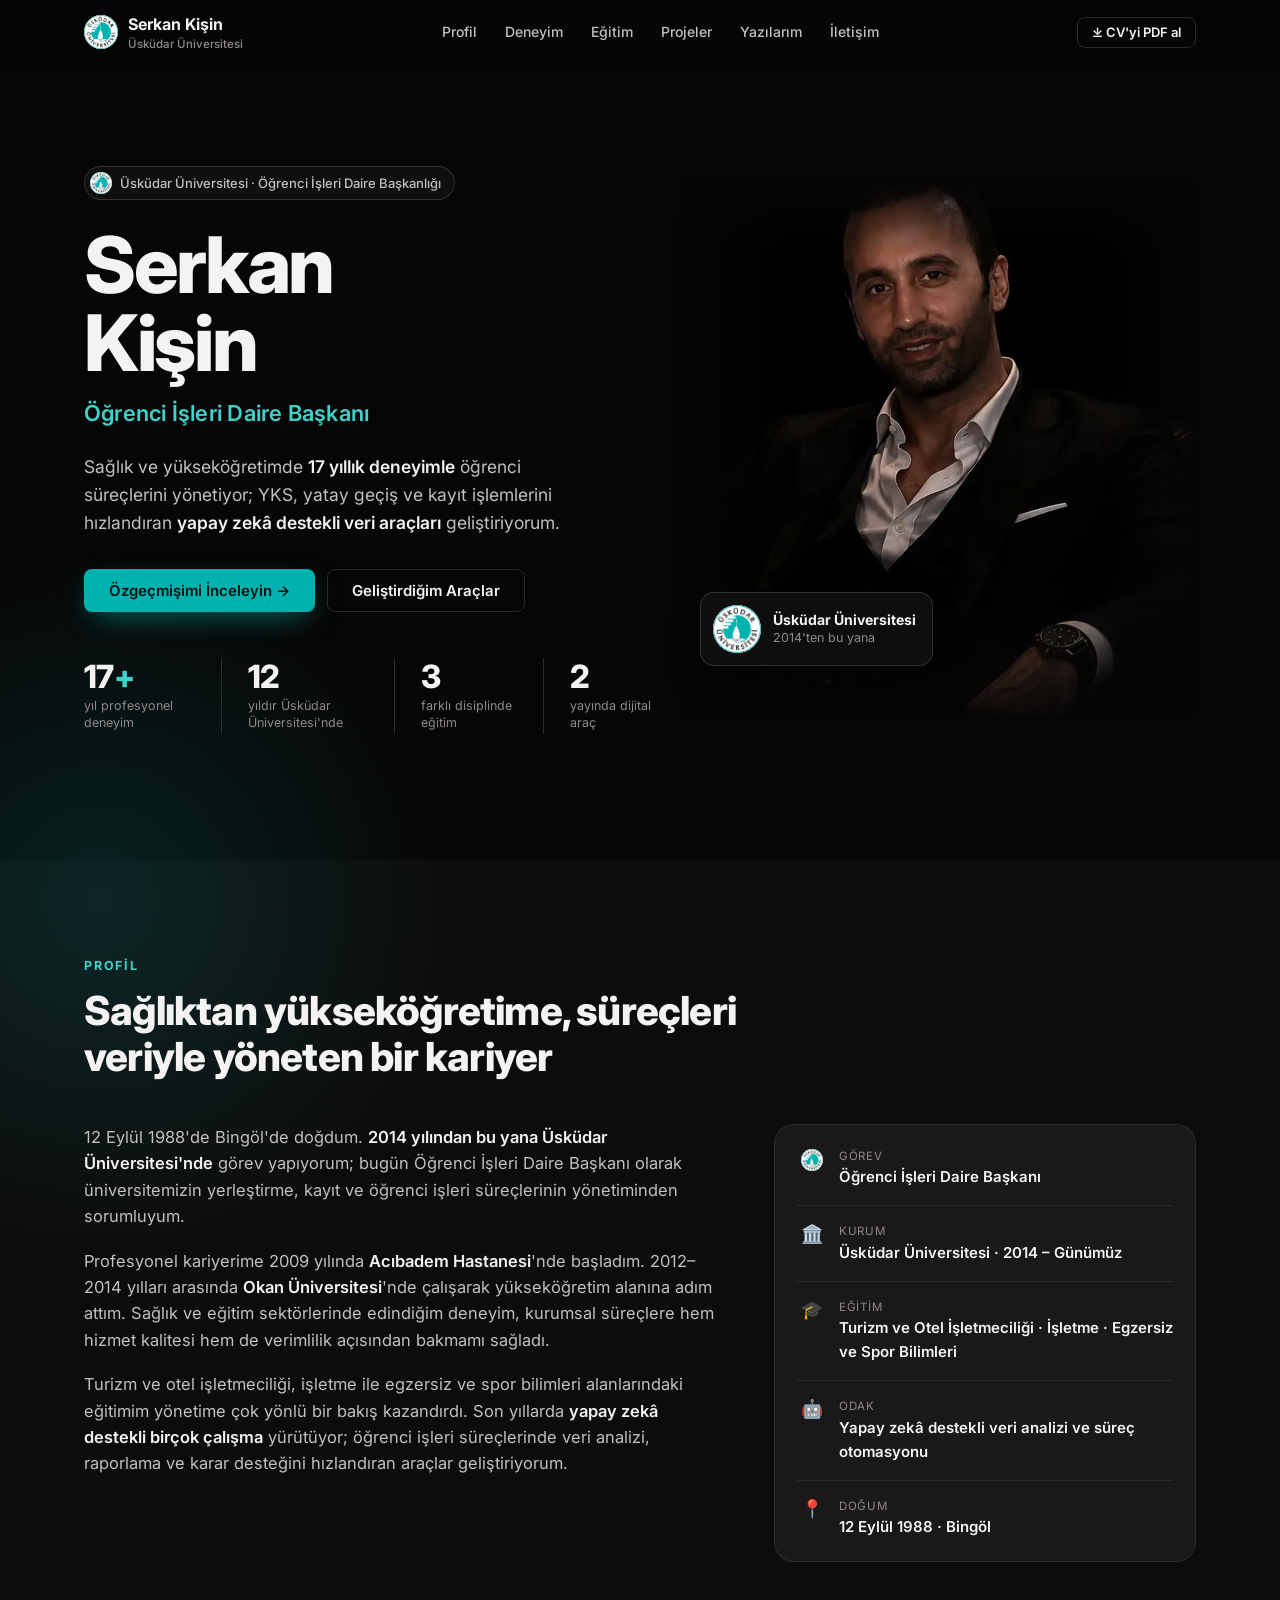
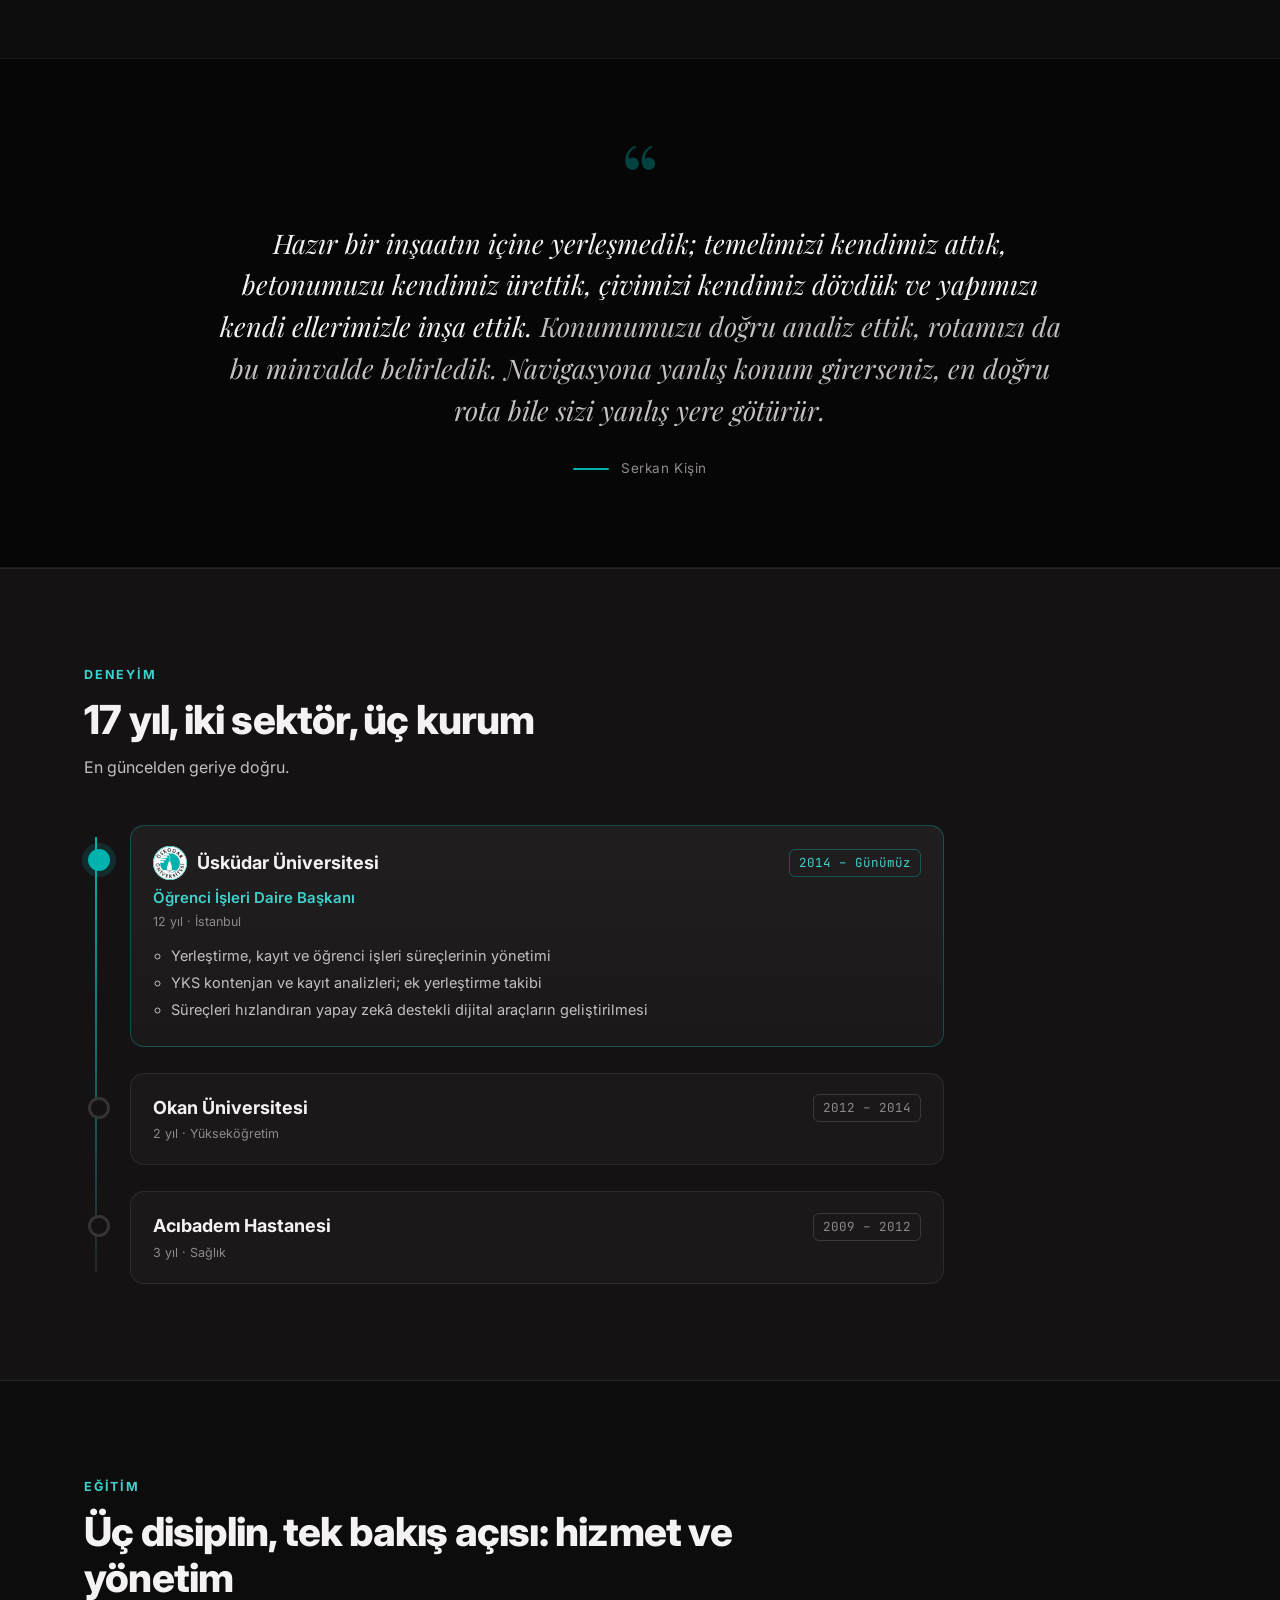
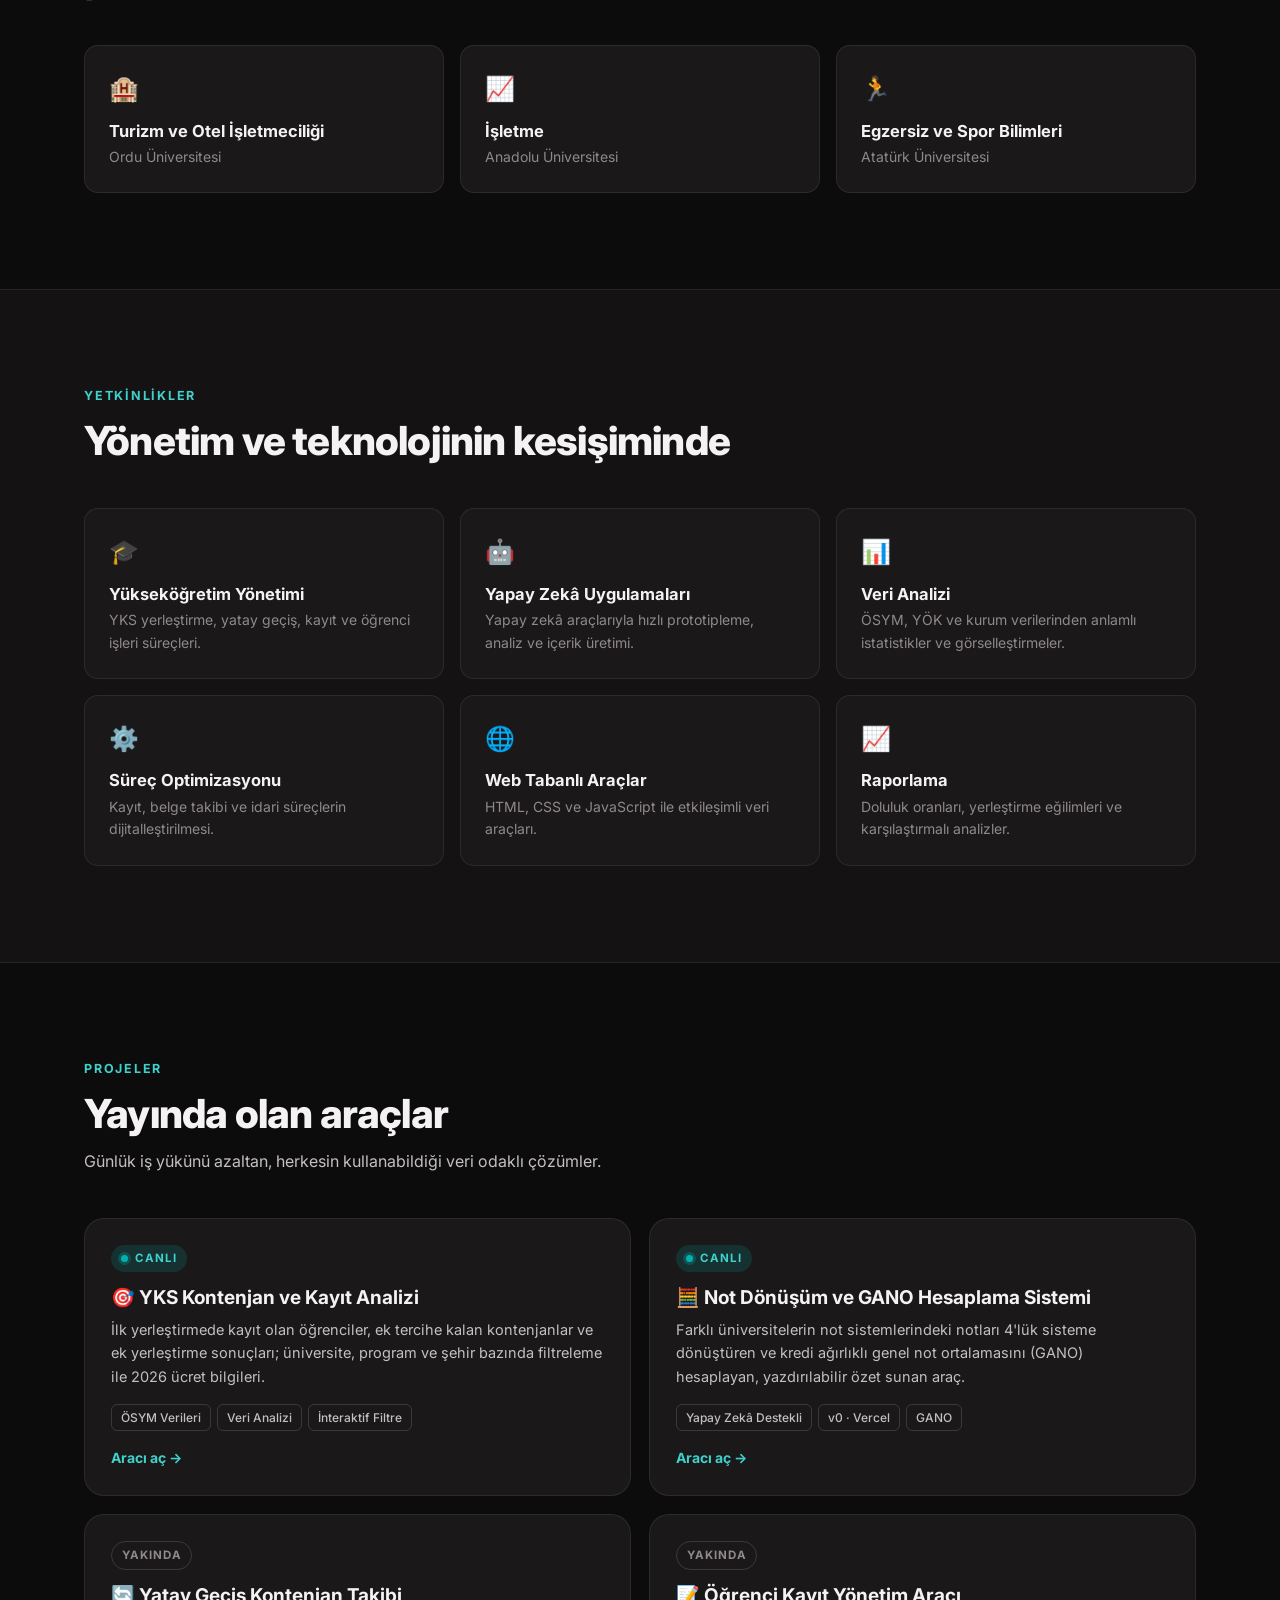
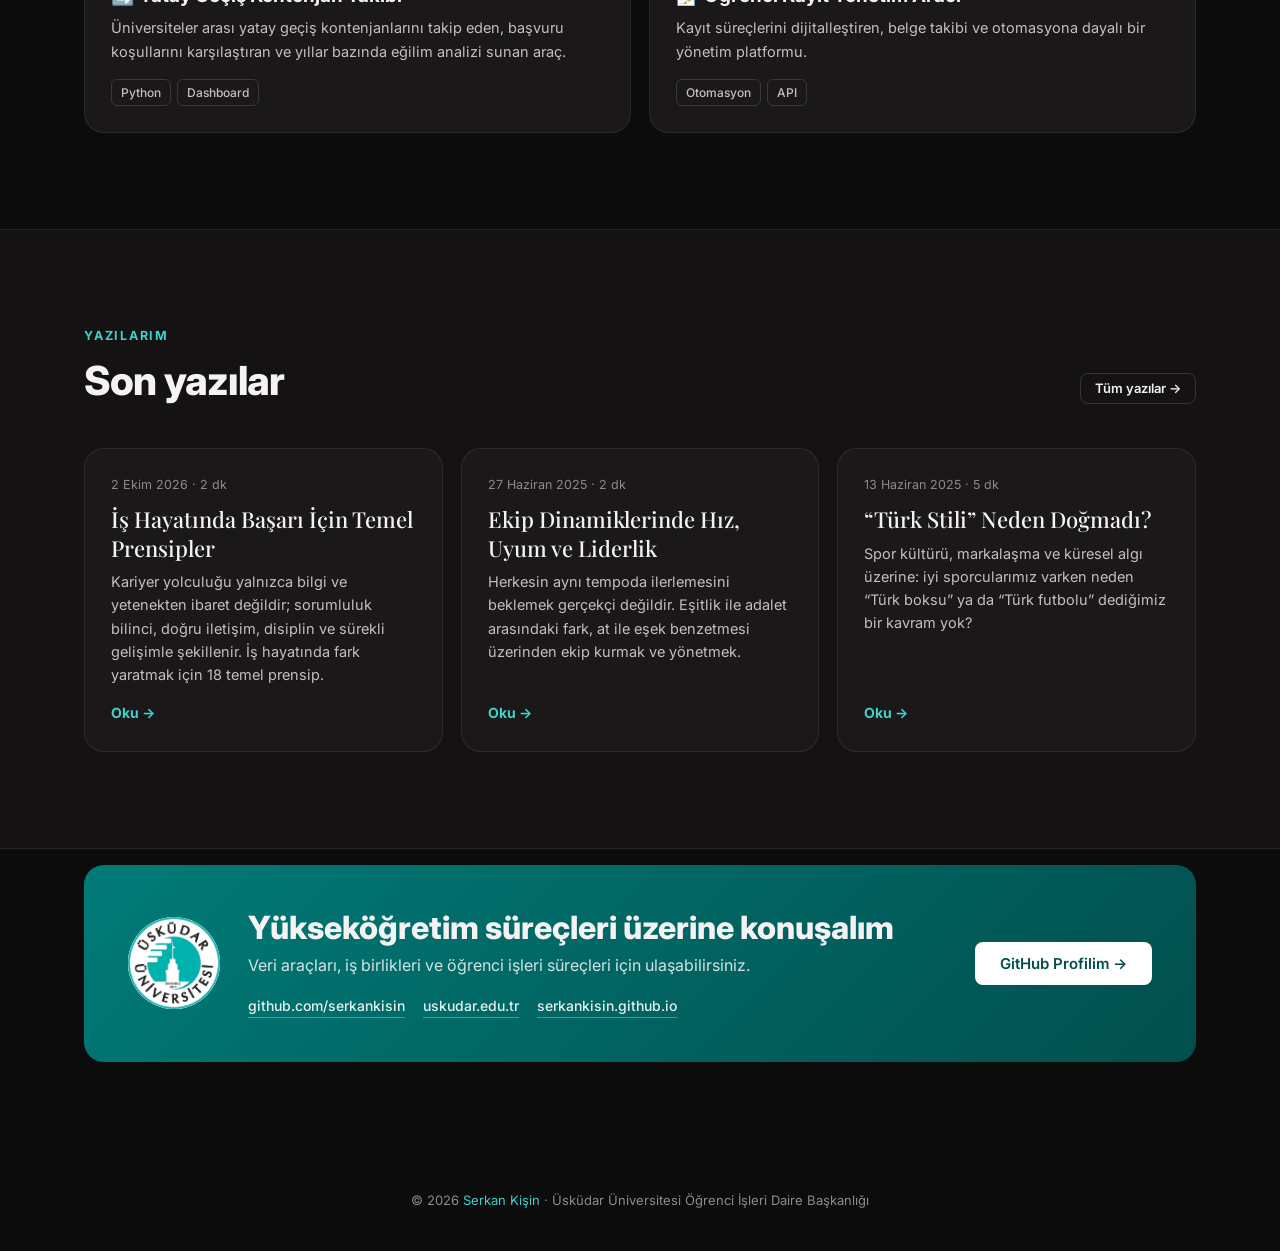
==== commit a05b96c4: "Portre fotoğrafını ekle ve kenarlarını sayfayla birleştir" ====
--- a/index.html
+++ b/index.html
@@ -129,8 +129,14 @@
     .portrait img.photo {
       width: 100%; height: 100%; object-fit: cover; display: block;
       /* kenarlar siyaha erir: çerçevesiz, sahnedeymiş gibi */
-      -webkit-mask-image: radial-gradient(120% 95% at 62% 38%, #000 52%, transparent 80%);
-              mask-image: radial-gradient(120% 95% at 62% 38%, #000 52%, transparent 80%);
+      -webkit-mask-image:
+        linear-gradient(to right, transparent 0%, #000 22%, #000 80%, transparent 100%),
+        linear-gradient(to bottom, transparent 0%, #000 14%, #000 70%, transparent 100%);
+      -webkit-mask-composite: source-in;
+              mask-image:
+        linear-gradient(to right, transparent 0%, #000 22%, #000 80%, transparent 100%),
+        linear-gradient(to bottom, transparent 0%, #000 14%, #000 70%, transparent 100%);
+              mask-composite: intersect;
     }
     .portrait-badge {
       position: absolute; left: 4%; bottom: 10%;
